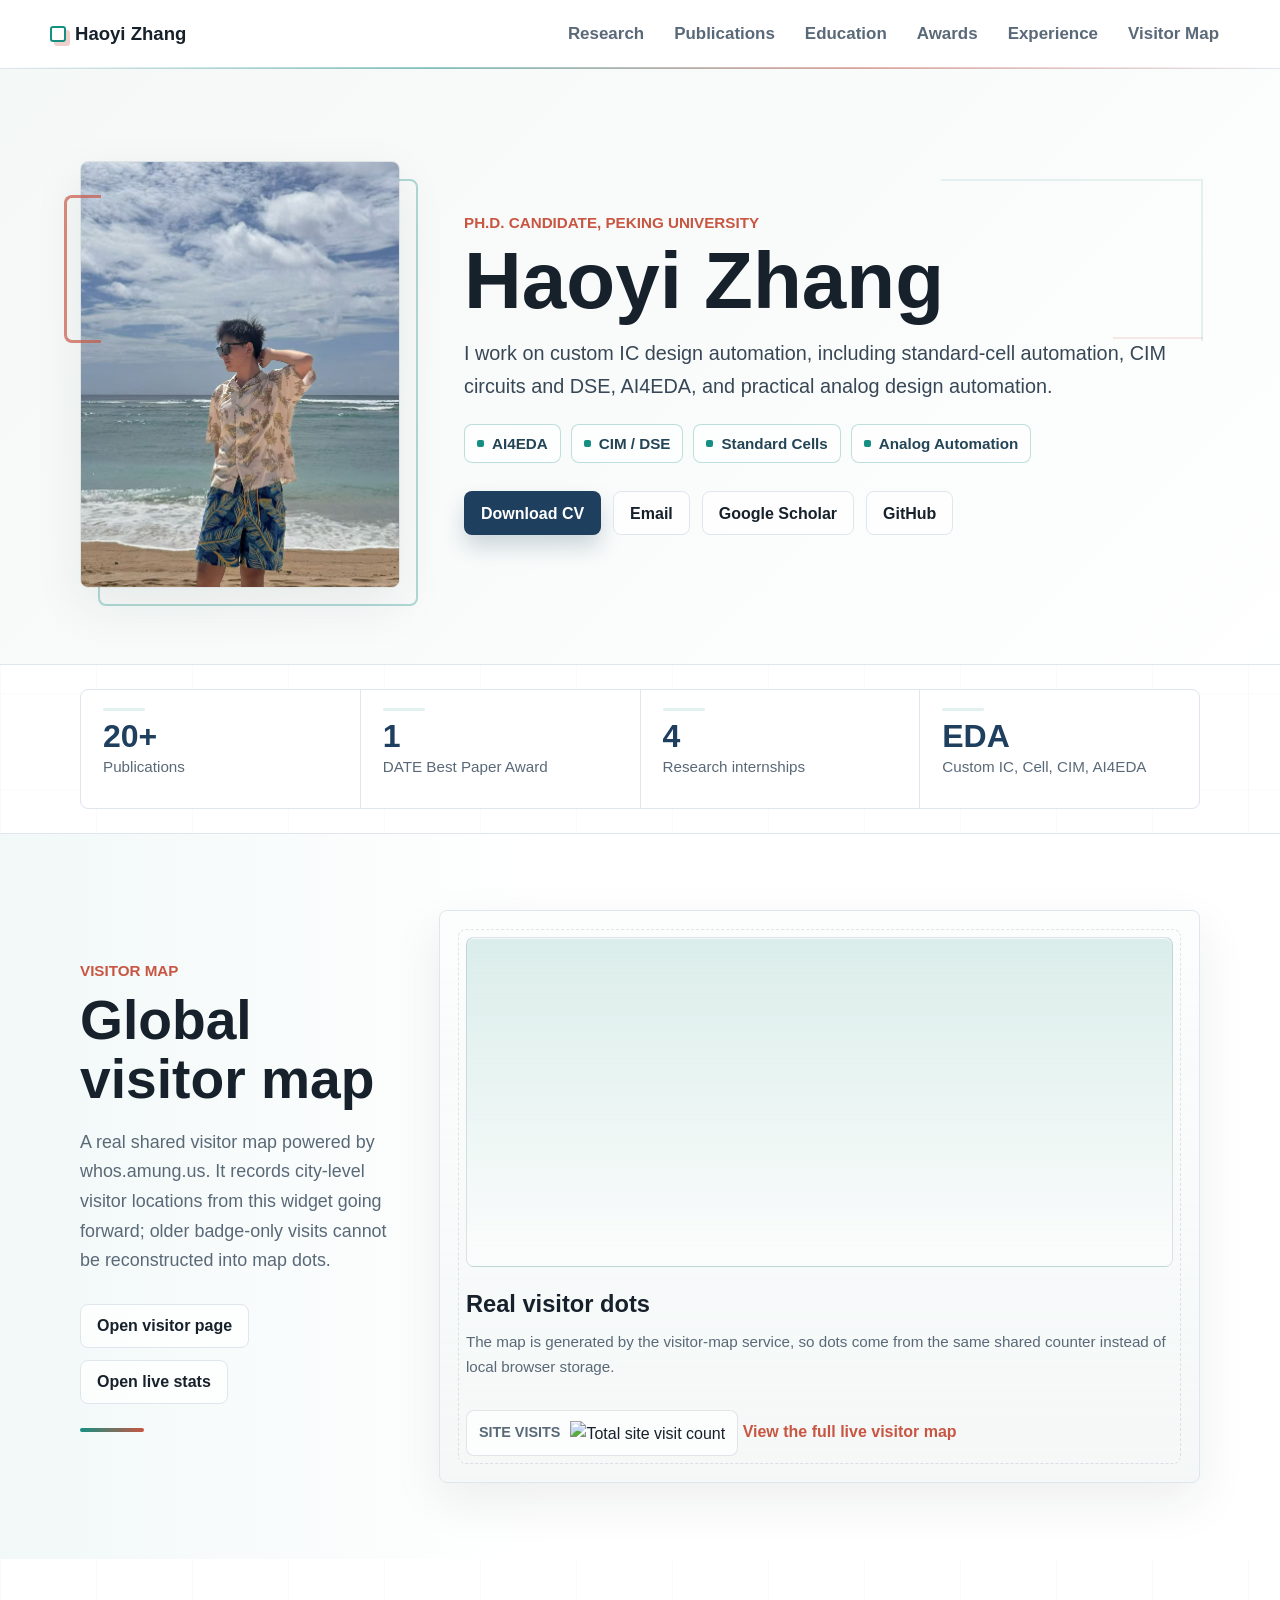
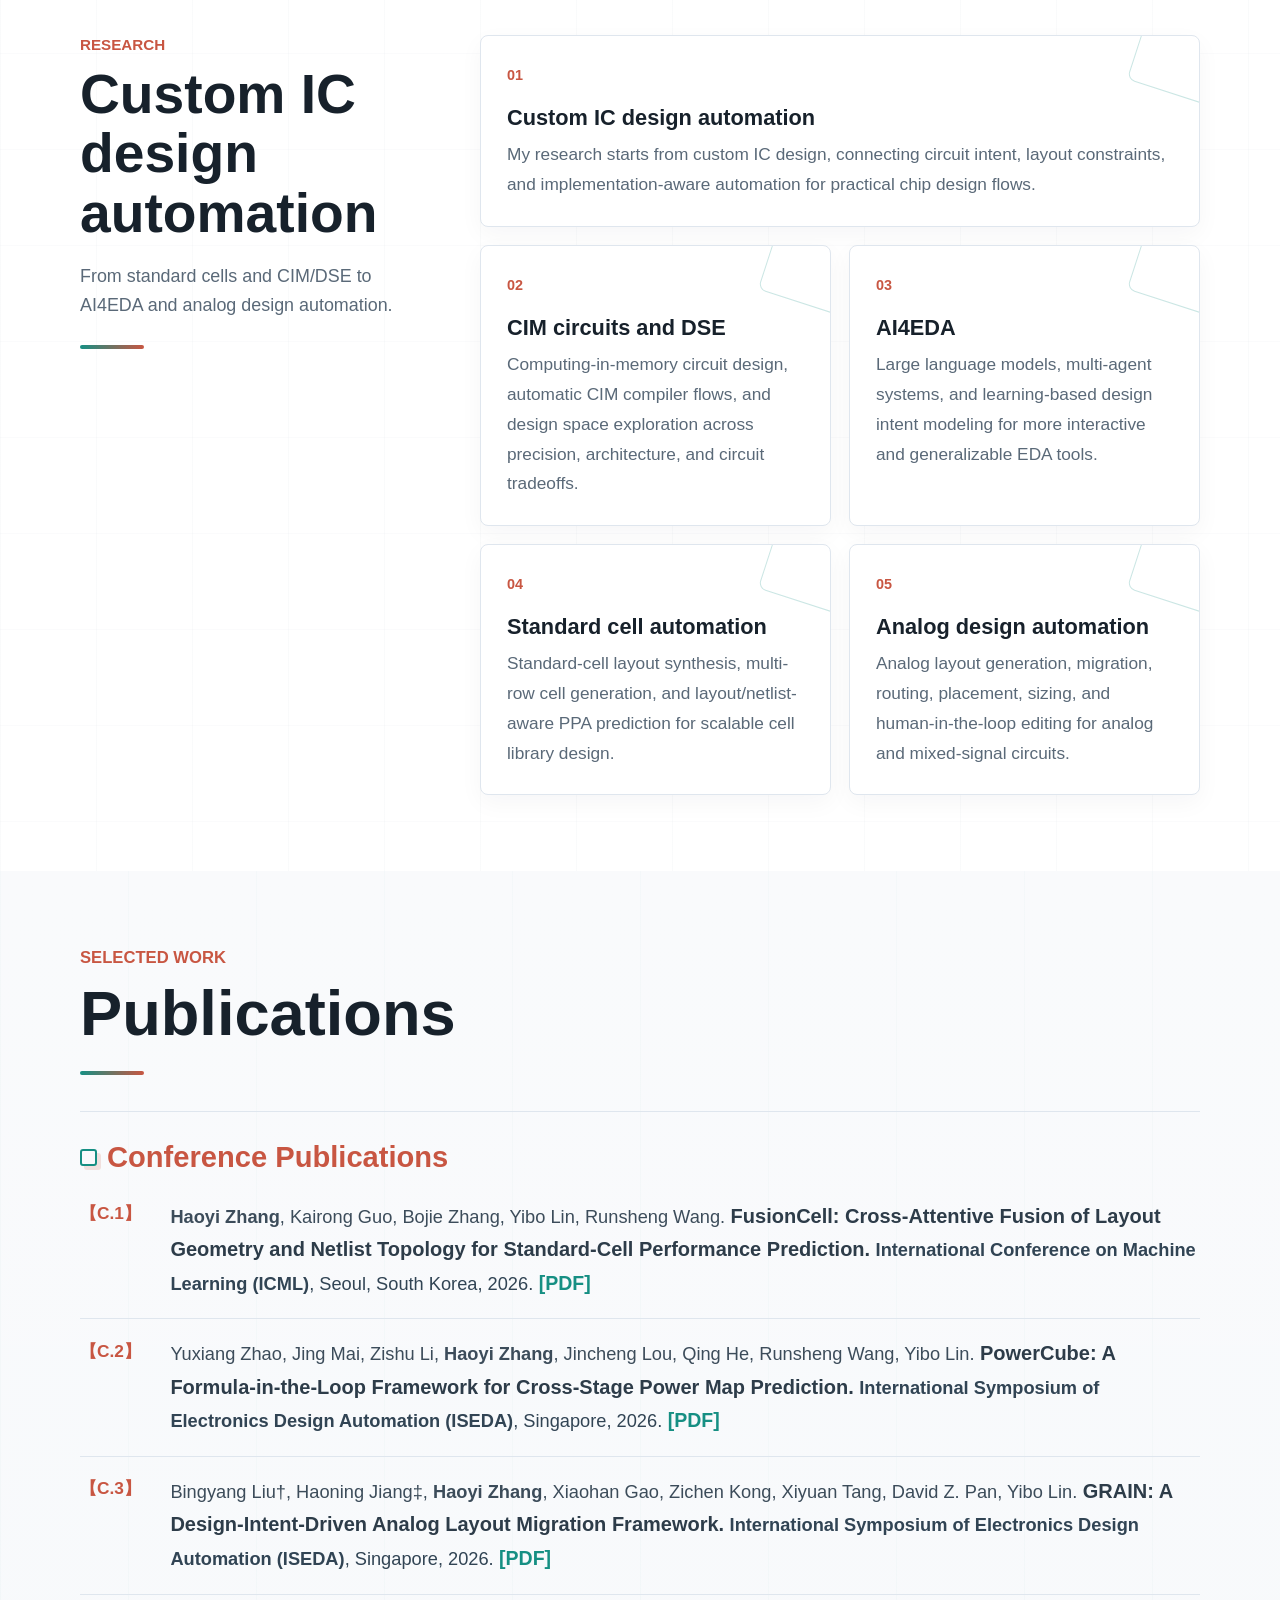
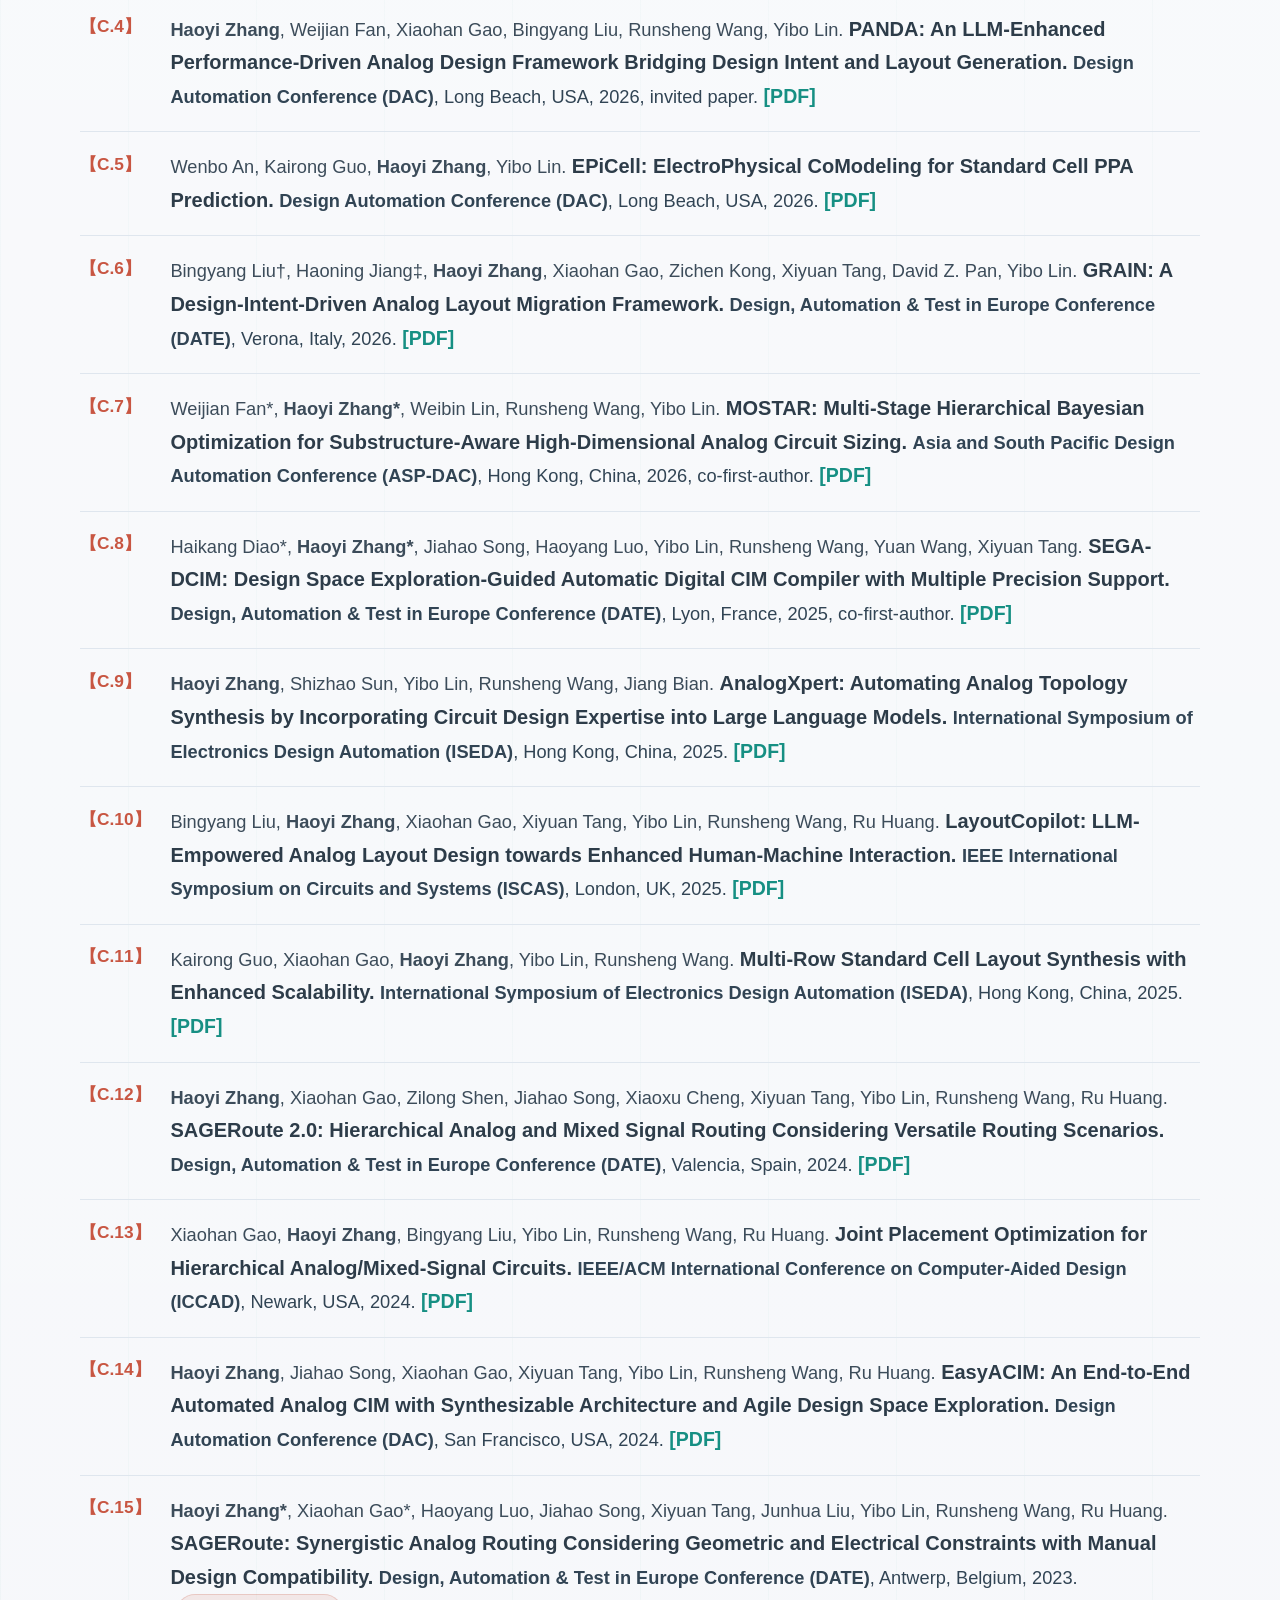
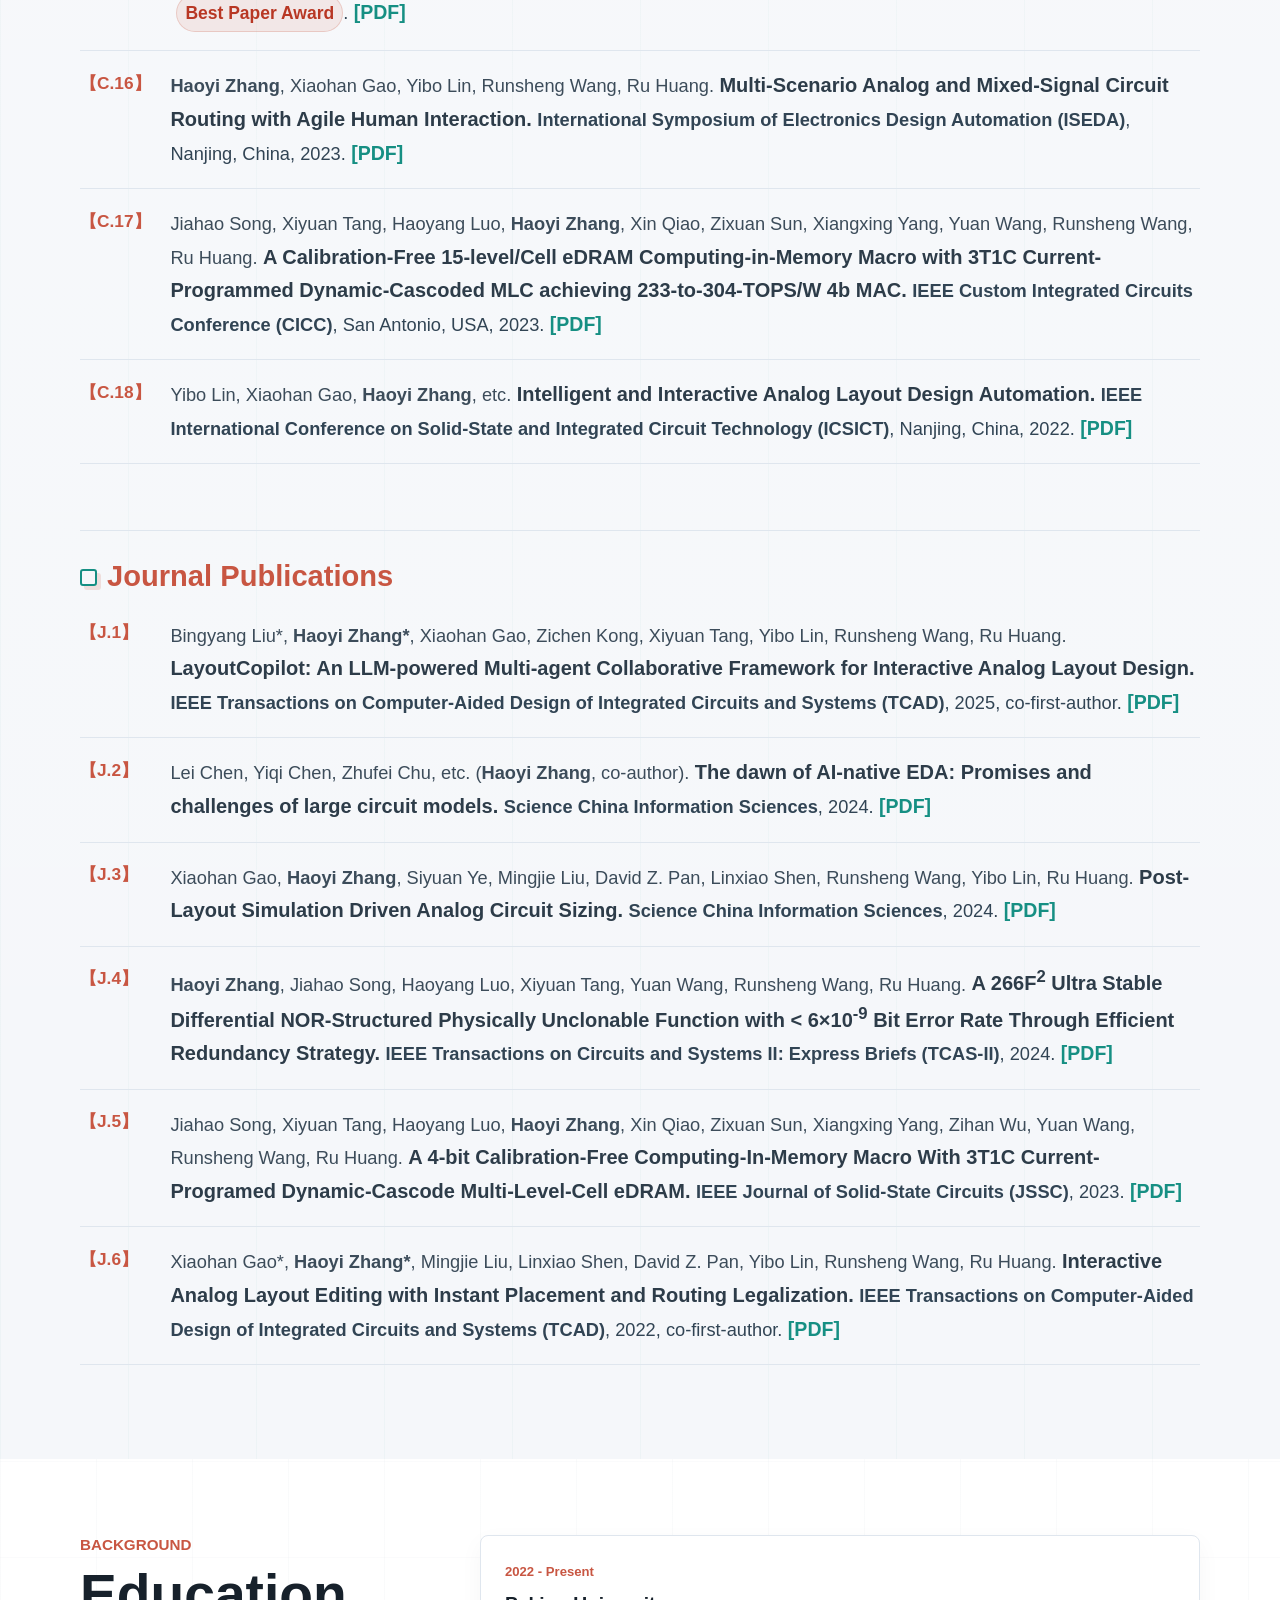
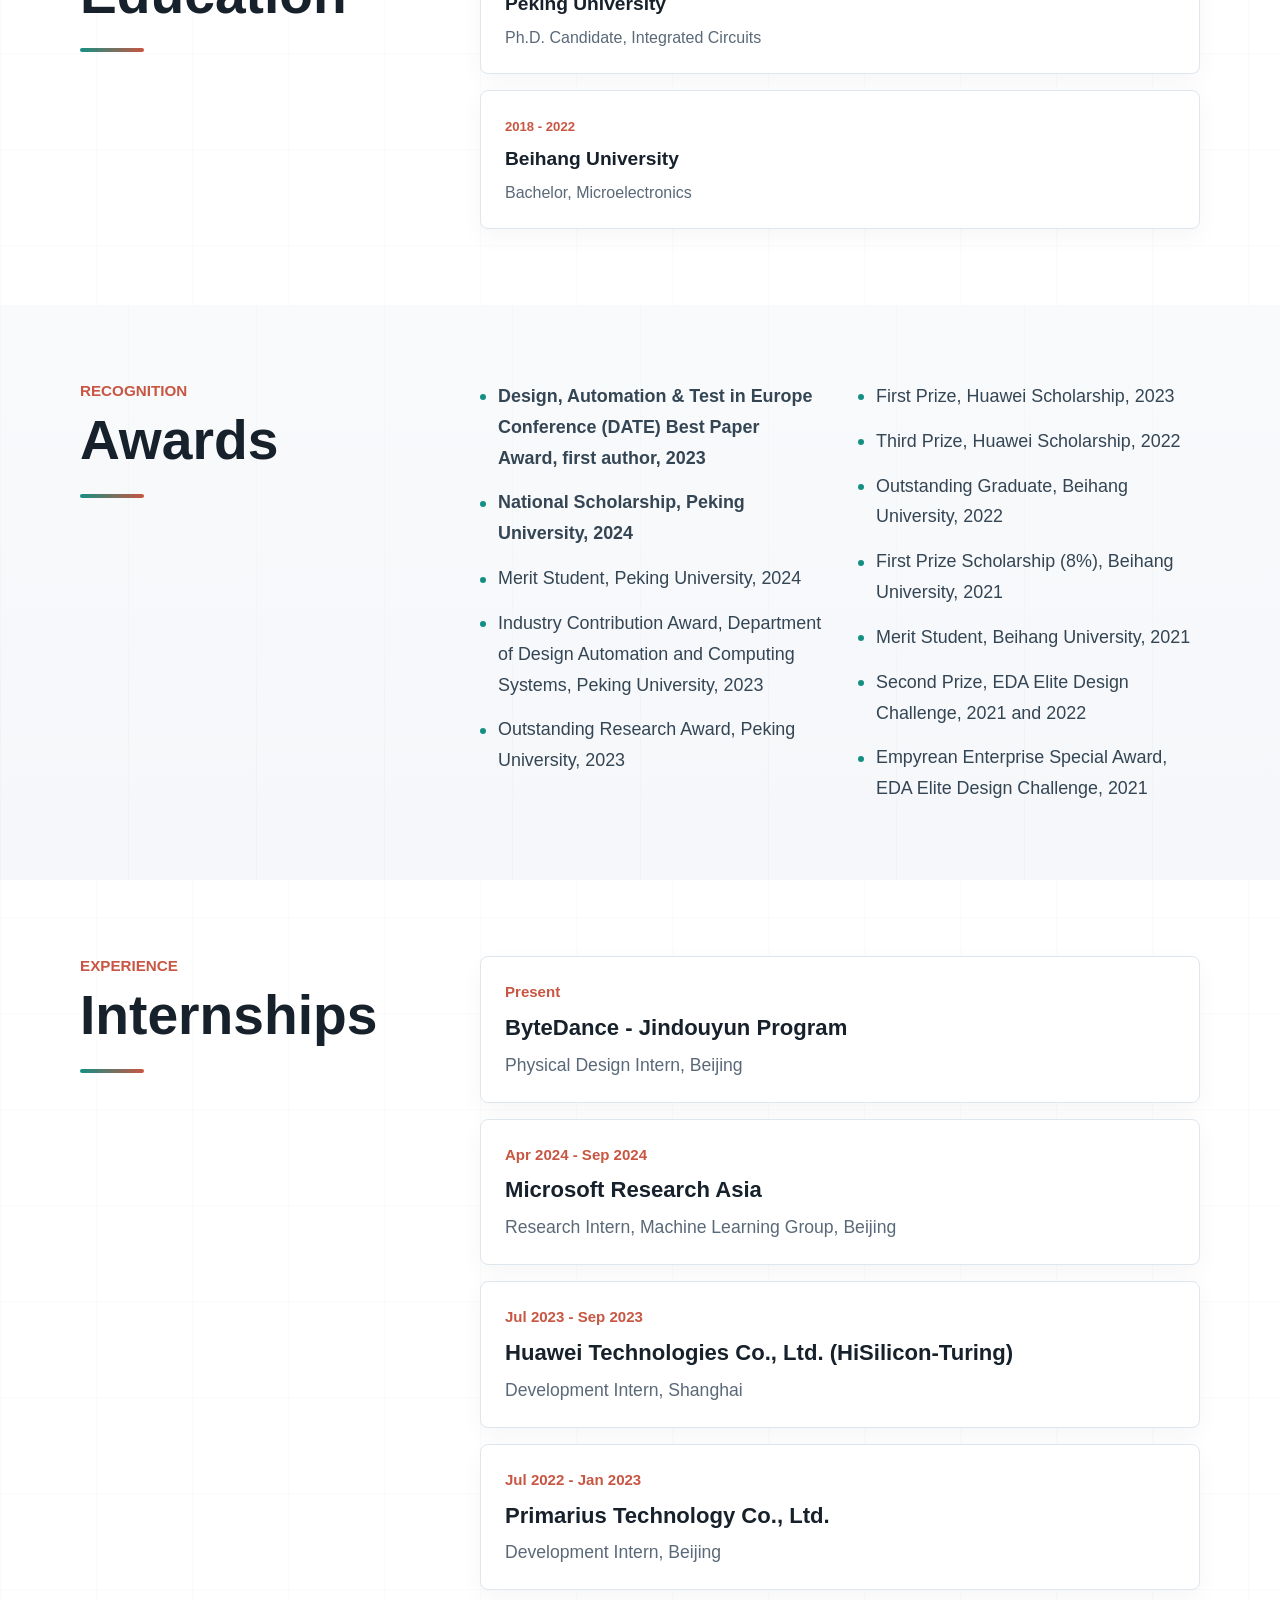
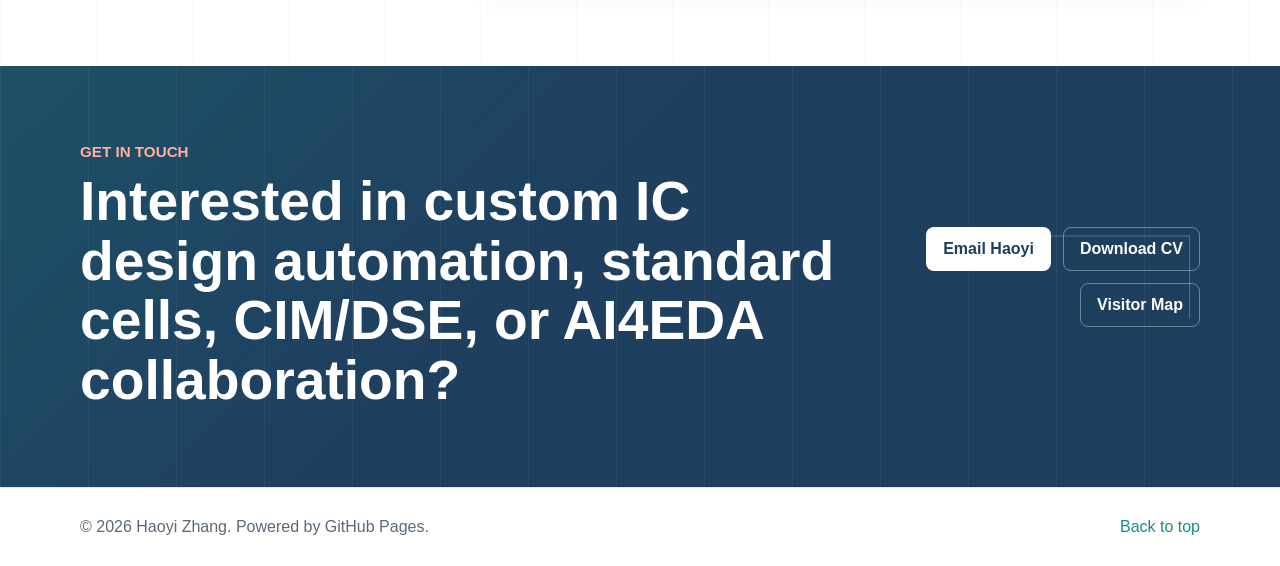
==== index.html @ 83f949f0 "Use real visitor map widget" ====
<!DOCTYPE html>
<html lang="en">
<head>
  <meta charset="UTF-8">
  <meta name="viewport" content="width=device-width, initial-scale=1.0">
  <meta name="description" content="Haoyi Zhang, Ph.D. candidate at Peking University. Research in custom IC design automation, standard cell automation, CIM/DSE, AI4EDA, and analog design automation.">
  <title>Haoyi Zhang | Personal Homepage</title>
  <link rel="stylesheet" href="style.css">
</head>
<body>
  <header class="site-header">
    <nav class="nav-shell" aria-label="Primary navigation">
      <a class="site-mark" href="#top" aria-label="Haoyi Zhang homepage">Haoyi Zhang</a>
      <div class="nav-links">
        <a href="#research">Research</a>
        <a href="#publications">Publications</a>
        <a href="#education">Education</a>
        <a href="#awards">Awards</a>
        <a href="#experience">Experience</a>
        <a href="#visitor-globe">Visitor Map</a>
      </div>
    </nav>
  </header>

  <main id="top">
    <section class="profile-hero section-band">
      <div class="container hero-grid">
        <div class="profile-media">
          <img src="assets/profile-beach.jpg" alt="Portrait of Haoyi Zhang by the sea" class="profile-photo">
        </div>
        <div class="profile-copy">
          <p class="eyebrow">Ph.D. Candidate, Peking University</p>
          <h1>Haoyi Zhang</h1>
          <p class="lead">
            I work on custom IC design automation, including standard-cell automation, CIM circuits and DSE,
            AI4EDA, and practical analog design automation.
          </p>
          <div class="hero-tags" aria-label="Research focus tags">
            <span>AI4EDA</span>
            <span>CIM / DSE</span>
            <span>Standard Cells</span>
            <span>Analog Automation</span>
          </div>
          <div class="hero-actions" aria-label="Contact and profile links">
            <a class="button primary" href="assets/张昊懿.pdf" download>Download CV</a>
            <a class="button secondary" href="mailto:hy.zhang@stu.pku.edu.cn">Email</a>
            <a class="button secondary" href="https://scholar.google.com/citations?hl=en&amp;user=K_7c6hkAAAAJ" target="_blank" rel="noopener noreferrer">Google Scholar</a>
            <a class="button secondary" href="https://github.com/zhywhite" target="_blank" rel="noopener noreferrer">GitHub</a>
          </div>
        </div>
      </div>
    </section>

    <section class="quick-facts section-band">
      <div class="container fact-grid" aria-label="Profile highlights">
        <div class="fact-card">
          <span class="fact-number">20+</span>
          <span class="fact-label">Publications</span>
        </div>
        <div class="fact-card">
          <span class="fact-number">1</span>
          <span class="fact-label">DATE Best Paper Award</span>
        </div>
        <div class="fact-card">
          <span class="fact-number">4</span>
          <span class="fact-label">Research internships</span>
        </div>
        <div class="fact-card">
          <span class="fact-number">EDA</span>
          <span class="fact-label">Custom IC, Cell, CIM, AI4EDA</span>
        </div>
      </div>
    </section>

    <section id="visitor-globe" class="section-band visitor-globe-band">
      <div class="container visitor-globe-layout">
        <div class="section-heading">
          <p class="eyebrow">Visitor Map</p>
          <h2>Global visitor map</h2>
          <p class="section-summary">
            A real shared visitor map powered by whos.amung.us. It records city-level visitor locations from this
            widget going forward; older badge-only visits cannot be reconstructed into map dots.
          </p>
          <div class="visitor-actions">
            <a class="button secondary" href="visitors.html">Open visitor page</a>
            <a class="button secondary" href="https://whos.amung.us/stats/zhywhiteio/" target="_blank" rel="noopener noreferrer">Open live stats</a>
          </div>
        </div>

        <div class="visitor-globe-card world-map-card real-map-card" aria-label="Real visitor world map">
          <div class="real-visitor-map" aria-label="Real visitor locations">
            <div class="visitor-widget-embed">
              <script id="_wauzh1">var _wau = _wau || []; _wau.push(["map", "zhywhiteio", "zh1", "620", "310", "natural", "star-red"]);</script>
              <script async src="https://waust.at/m.js"></script>
            </div>
          </div>
          <div class="globe-info">
            <h3>Real visitor dots</h3>
            <p class="privacy-note">
              The map is generated by the visitor-map service, so dots come from the same shared counter instead of
              local browser storage.
            </p>
            <div class="visit-counter" aria-label="Public site visit counter">
              <span class="visit-counter-label">Site visits</span>
              <img src="https://visitor-badge.laobi.icu/badge?page_id=zhywhite.github.io.site&amp;left_color=%231f3f5f&amp;right_color=%23168f83" alt="Total site visit count">
            </div>
            <a class="visitor-stats-link" href="https://whos.amung.us/stats/zhywhiteio/" target="_blank" rel="noopener noreferrer">View the full live visitor map</a>
          </div>
        </div>
      </div>
    </section>

    <section id="research" class="section-band">
      <div class="container section-layout">
        <div class="section-heading">
          <p class="eyebrow">Research</p>
          <h2>Custom IC design automation</h2>
          <p class="section-summary">From standard cells and CIM/DSE to AI4EDA and analog design automation.</p>
        </div>
        <div class="research-grid">
          <article class="research-item featured">
            <h3>Custom IC design automation</h3>
            <p>My research starts from custom IC design, connecting circuit intent, layout constraints, and implementation-aware automation for practical chip design flows.</p>
          </article>
          <article class="research-item">
            <h3>CIM circuits and DSE</h3>
            <p>Computing-in-memory circuit design, automatic CIM compiler flows, and design space exploration across precision, architecture, and circuit tradeoffs.</p>
          </article>
          <article class="research-item">
            <h3>AI4EDA</h3>
            <p>Large language models, multi-agent systems, and learning-based design intent modeling for more interactive and generalizable EDA tools.</p>
          </article>
          <article class="research-item">
            <h3>Standard cell automation</h3>
            <p>Standard-cell layout synthesis, multi-row cell generation, and layout/netlist-aware PPA prediction for scalable cell library design.</p>
          </article>
          <article class="research-item">
            <h3>Analog design automation</h3>
            <p>Analog layout generation, migration, routing, placement, sizing, and human-in-the-loop editing for analog and mixed-signal circuits.</p>
          </article>
        </div>
      </div>
    </section>

    <section id="publications" class="section-band alt-band">
      <div class="container">
        <div class="section-heading compact">
          <p class="eyebrow">Selected Work</p>
          <h2>Publications</h2>
        </div>

        <div class="publication-groups">
          <section class="publication-group" aria-labelledby="conference-publications">
            <h3 id="conference-publications">Conference Publications</h3>
            <ol class="publication-list conference-list">
              <li>
                <span class="publication-authors"><strong>Haoyi Zhang</strong>, Kairong Guo, Bojie Zhang, Yibo Lin, Runsheng Wang.</span>
                <span class="publication-title">FusionCell: Cross-Attentive Fusion of Layout Geometry and Netlist Topology for Standard-Cell Performance Prediction.</span>
                <span class="publication-venue"><strong>International Conference on Machine Learning (ICML)</strong>, Seoul, South Korea, 2026.</span>
                <a href="paper/FusionCell.pdf" target="_blank" rel="noopener noreferrer">[PDF]</a>
              </li>
              <li>
                <span class="publication-authors">Yuxiang Zhao, Jing Mai, Zishu Li, <strong>Haoyi Zhang</strong>, Jincheng Lou, Qing He, Runsheng Wang, Yibo Lin.</span>
                <span class="publication-title">PowerCube: A Formula-in-the-Loop Framework for Cross-Stage Power Map Prediction.</span>
                <span class="publication-venue"><strong>International Symposium of Electronics Design Automation (ISEDA)</strong>, Singapore, 2026.</span>
                <a href="paper/PowerCube.pdf" target="_blank" rel="noopener noreferrer">[PDF]</a>
              </li>
              <li>
                <span class="publication-authors">Bingyang Liu&dagger;, Haoning Jiang&Dagger;, <strong>Haoyi Zhang</strong>, Xiaohan Gao, Zichen Kong, Xiyuan Tang, David Z. Pan, Yibo Lin.</span>
                <span class="publication-title">GRAIN: A Design-Intent-Driven Analog Layout Migration Framework.</span>
                <span class="publication-venue"><strong>International Symposium of Electronics Design Automation (ISEDA)</strong>, Singapore, 2026.</span>
                <a href="paper/GRAIN.pdf" target="_blank" rel="noopener noreferrer">[PDF]</a>
              </li>
              <li>
                <span class="publication-authors"><strong>Haoyi Zhang</strong>, Weijian Fan, Xiaohan Gao, Bingyang Liu, Runsheng Wang, Yibo Lin.</span>
                <span class="publication-title">PANDA: An LLM-Enhanced Performance-Driven Analog Design Framework Bridging Design Intent and Layout Generation.</span>
                <span class="publication-venue"><strong>Design Automation Conference (DAC)</strong>, Long Beach, USA, 2026, invited paper.</span>
                <a href="paper/PANDA.pdf" target="_blank" rel="noopener noreferrer">[PDF]</a>
              </li>
              <li>
                <span class="publication-authors">Wenbo An, Kairong Guo, <strong>Haoyi Zhang</strong>, Yibo Lin.</span>
                <span class="publication-title">EPiCell: ElectroPhysical CoModeling for Standard Cell PPA Prediction.</span>
                <span class="publication-venue"><strong>Design Automation Conference (DAC)</strong>, Long Beach, USA, 2026.</span>
                <a href="paper/EPiCell.pdf" target="_blank" rel="noopener noreferrer">[PDF]</a>
              </li>
              <li>
                <span class="publication-authors">Bingyang Liu&dagger;, Haoning Jiang&Dagger;, <strong>Haoyi Zhang</strong>, Xiaohan Gao, Zichen Kong, Xiyuan Tang, David Z. Pan, Yibo Lin.</span>
                <span class="publication-title">GRAIN: A Design-Intent-Driven Analog Layout Migration Framework.</span>
                <span class="publication-venue"><strong>Design, Automation &amp; Test in Europe Conference (DATE)</strong>, Verona, Italy, 2026.</span>
                <a href="paper/GRAIN2.pdf" target="_blank" rel="noopener noreferrer">[PDF]</a>
              </li>
              <li>
                <span class="publication-authors">Weijian Fan*, <strong>Haoyi Zhang*</strong>, Weibin Lin, Runsheng Wang, Yibo Lin.</span>
                <span class="publication-title">MOSTAR: Multi-Stage Hierarchical Bayesian Optimization for Substructure-Aware High-Dimensional Analog Circuit Sizing.</span>
                <span class="publication-venue"><strong>Asia and South Pacific Design Automation Conference (ASP-DAC)</strong>, Hong Kong, China, 2026, co-first-author.</span>
                <a href="paper/MOSTAR.pdf" target="_blank" rel="noopener noreferrer">[PDF]</a>
              </li>
              <li>
                <span class="publication-authors">Haikang Diao*, <strong>Haoyi Zhang*</strong>, Jiahao Song, Haoyang Luo, Yibo Lin, Runsheng Wang, Yuan Wang, Xiyuan Tang.</span>
                <span class="publication-title">SEGA-DCIM: Design Space Exploration-Guided Automatic Digital CIM Compiler with Multiple Precision Support.</span>
                <span class="publication-venue"><strong>Design, Automation &amp; Test in Europe Conference (DATE)</strong>, Lyon, France, 2025, co-first-author.</span>
                <a href="paper/SEGA-DCIM.pdf" target="_blank" rel="noopener noreferrer">[PDF]</a>
              </li>
              <li>
                <span class="publication-authors"><strong>Haoyi Zhang</strong>, Shizhao Sun, Yibo Lin, Runsheng Wang, Jiang Bian.</span>
                <span class="publication-title">AnalogXpert: Automating Analog Topology Synthesis by Incorporating Circuit Design Expertise into Large Language Models.</span>
                <span class="publication-venue"><strong>International Symposium of Electronics Design Automation (ISEDA)</strong>, Hong Kong, China, 2025.</span>
                <a href="paper/AnalogXpert.pdf" target="_blank" rel="noopener noreferrer">[PDF]</a>
              </li>
              <li>
                <span class="publication-authors">Bingyang Liu, <strong>Haoyi Zhang</strong>, Xiaohan Gao, Xiyuan Tang, Yibo Lin, Runsheng Wang, Ru Huang.</span>
                <span class="publication-title">LayoutCopilot: LLM-Empowered Analog Layout Design towards Enhanced Human-Machine Interaction.</span>
                <span class="publication-venue"><strong>IEEE International Symposium on Circuits and Systems (ISCAS)</strong>, London, UK, 2025.</span>
                <a href="paper/ISCAS2025_LLMAnalog.pdf" target="_blank" rel="noopener noreferrer">[PDF]</a>
              </li>
              <li>
                <span class="publication-authors">Kairong Guo, Xiaohan Gao, <strong>Haoyi Zhang</strong>, Yibo Lin, Runsheng Wang.</span>
                <span class="publication-title">Multi-Row Standard Cell Layout Synthesis with Enhanced Scalability.</span>
                <span class="publication-venue"><strong>International Symposium of Electronics Design Automation (ISEDA)</strong>, Hong Kong, China, 2025.</span>
                <a href="paper/CELL_ISEDA2025_Guo.pdf" target="_blank" rel="noopener noreferrer">[PDF]</a>
              </li>
              <li>
                <span class="publication-authors"><strong>Haoyi Zhang</strong>, Xiaohan Gao, Zilong Shen, Jiahao Song, Xiaoxu Cheng, Xiyuan Tang, Yibo Lin, Runsheng Wang, Ru Huang.</span>
                <span class="publication-title">SAGERoute 2.0: Hierarchical Analog and Mixed Signal Routing Considering Versatile Routing Scenarios.</span>
                <span class="publication-venue"><strong>Design, Automation &amp; Test in Europe Conference (DATE)</strong>, Valencia, Spain, 2024.</span>
                <a href="paper/ANALOG_DATE2024_Zhang.pdf" target="_blank" rel="noopener noreferrer">[PDF]</a>
              </li>
              <li>
                <span class="publication-authors">Xiaohan Gao, <strong>Haoyi Zhang</strong>, Bingyang Liu, Yibo Lin, Runsheng Wang, Ru Huang.</span>
                <span class="publication-title">Joint Placement Optimization for Hierarchical Analog/Mixed-Signal Circuits.</span>
                <span class="publication-venue"><strong>IEEE/ACM International Conference on Computer-Aided Design (ICCAD)</strong>, Newark, USA, 2024.</span>
                <a href="paper/ANALOG_ICCAD2024_Gao.pdf" target="_blank" rel="noopener noreferrer">[PDF]</a>
              </li>
              <li>
                <span class="publication-authors"><strong>Haoyi Zhang</strong>, Jiahao Song, Xiaohan Gao, Xiyuan Tang, Yibo Lin, Runsheng Wang, Ru Huang.</span>
                <span class="publication-title">EasyACIM: An End-to-End Automated Analog CIM with Synthesizable Architecture and Agile Design Space Exploration.</span>
                <span class="publication-venue"><strong>Design Automation Conference (DAC)</strong>, San Francisco, USA, 2024.</span>
                <a href="paper/2404.13062v1.pdf" target="_blank" rel="noopener noreferrer">[PDF]</a>
              </li>
              <li>
                <span class="publication-authors"><strong>Haoyi Zhang*</strong>, Xiaohan Gao*, Haoyang Luo, Jiahao Song, Xiyuan Tang, Junhua Liu, Yibo Lin, Runsheng Wang, Ru Huang.</span>
                <span class="publication-title">SAGERoute: Synergistic Analog Routing Considering Geometric and Electrical Constraints with Manual Design Compatibility.</span>
                <span class="publication-venue"><strong>Design, Automation &amp; Test in Europe Conference (DATE)</strong>, Antwerp, Belgium, 2023. <span class="publication-award">Best Paper Award</span>.</span>
                <a href="paper/SAGERoute_Synergistic_Analog_Routing_Considering_Geometric_and_Electrical_Constraints_with_Manual_Design_Compatibility.pdf" target="_blank" rel="noopener noreferrer">[PDF]</a>
              </li>
              <li>
                <span class="publication-authors"><strong>Haoyi Zhang</strong>, Xiaohan Gao, Yibo Lin, Runsheng Wang, Ru Huang.</span>
                <span class="publication-title">Multi-Scenario Analog and Mixed-Signal Circuit Routing with Agile Human Interaction.</span>
                <span class="publication-venue"><strong>International Symposium of Electronics Design Automation (ISEDA)</strong>, Nanjing, China, 2023.</span>
                <a href="paper/Multi-Scenario_Analog_and_Mixed-Signal_Circuit_Routing_with_Agile_Human_Interaction_Extended_Abstract.pdf" target="_blank" rel="noopener noreferrer">[PDF]</a>
              </li>
              <li>
                <span class="publication-authors">Jiahao Song, Xiyuan Tang, Haoyang Luo, <strong>Haoyi Zhang</strong>, Xin Qiao, Zixuan Sun, Xiangxing Yang, Yuan Wang, Runsheng Wang, Ru Huang.</span>
                <span class="publication-title">A Calibration-Free 15-level/Cell eDRAM Computing-in-Memory Macro with 3T1C Current-Programmed Dynamic-Cascoded MLC achieving 233-to-304-TOPS/W 4b MAC.</span>
                <span class="publication-venue"><strong>IEEE Custom Integrated Circuits Conference (CICC)</strong>, San Antonio, USA, 2023.</span>
                <a href="paper/A_Calibration-Free_15-level_Cell_eDRAM_Computing-in-Memory_Macro_with_3T1C_Current-Programmed_Dynamic-Cascoded_MLC_achieving_233-to-304-TOPS_W_4b_MAC.pdf" target="_blank" rel="noopener noreferrer">[PDF]</a>
              </li>
              <li>
                <span class="publication-authors">Yibo Lin, Xiaohan Gao, <strong>Haoyi Zhang</strong>, etc.</span>
                <span class="publication-title">Intelligent and Interactive Analog Layout Design Automation.</span>
                <span class="publication-venue"><strong>IEEE International Conference on Solid-State and Integrated Circuit Technology (ICSICT)</strong>, Nanjing, China, 2022.</span>
                <a href="paper/ANALOG_ICSICT2022_Lin.pdf" target="_blank" rel="noopener noreferrer">[PDF]</a>
              </li>
            </ol>
          </section>

          <section class="publication-group" aria-labelledby="journal-publications">
            <h3 id="journal-publications">Journal Publications</h3>
            <ol class="publication-list journal-list">
              <li>
                <span class="publication-authors">Bingyang Liu*, <strong>Haoyi Zhang*</strong>, Xiaohan Gao, Zichen Kong, Xiyuan Tang, Yibo Lin, Runsheng Wang, Ru Huang.</span>
                <span class="publication-title">LayoutCopilot: An LLM-powered Multi-agent Collaborative Framework for Interactive Analog Layout Design.</span>
                <span class="publication-venue"><strong>IEEE Transactions on Computer-Aided Design of Integrated Circuits and Systems (TCAD)</strong>, 2025, co-first-author.</span>
                <a href="paper/2406.18873v3.pdf" target="_blank" rel="noopener noreferrer">[PDF]</a>
              </li>
              <li>
                <span class="publication-authors">Lei Chen, Yiqi Chen, Zhufei Chu, etc. (<strong>Haoyi Zhang</strong>, co-author).</span>
                <span class="publication-title">The dawn of AI-native EDA: Promises and challenges of large circuit models.</span>
                <span class="publication-venue"><strong>Science China Information Sciences</strong>, 2024.</span>
                <a href="paper/2403.07257v2.pdf" target="_blank" rel="noopener noreferrer">[PDF]</a>
              </li>
              <li>
                <span class="publication-authors">Xiaohan Gao, <strong>Haoyi Zhang</strong>, Siyuan Ye, Mingjie Liu, David Z. Pan, Linxiao Shen, Runsheng Wang, Yibo Lin, Ru Huang.</span>
                <span class="publication-title">Post-Layout Simulation Driven Analog Circuit Sizing.</span>
                <span class="publication-venue"><strong>Science China Information Sciences</strong>, 2024.</span>
                <a href="paper/2310.14049v1.pdf" target="_blank" rel="noopener noreferrer">[PDF]</a>
              </li>
              <li>
                <span class="publication-authors"><strong>Haoyi Zhang</strong>, Jiahao Song, Haoyang Luo, Xiyuan Tang, Yuan Wang, Runsheng Wang, Ru Huang.</span>
                <span class="publication-title">A 266F<sup>2</sup> Ultra Stable Differential NOR-Structured Physically Unclonable Function with &lt; 6&times;10<sup>-9</sup> Bit Error Rate Through Efficient Redundancy Strategy.</span>
                <span class="publication-venue"><strong>IEEE Transactions on Circuits and Systems II: Express Briefs (TCAS-II)</strong>, 2024.</span>
                <a href="paper/A_266F2_Ultra_Stable_Differential_NOR-Structured_Physically_Unclonable_Function_With_lt_610-9_Bit_Error_Rate_Through_Efficient_Redundancy_Strategy.pdf" target="_blank" rel="noopener noreferrer">[PDF]</a>
              </li>
              <li>
                <span class="publication-authors">Jiahao Song, Xiyuan Tang, Haoyang Luo, <strong>Haoyi Zhang</strong>, Xin Qiao, Zixuan Sun, Xiangxing Yang, Zihan Wu, Yuan Wang, Runsheng Wang, Ru Huang.</span>
                <span class="publication-title">A 4-bit Calibration-Free Computing-In-Memory Macro With 3T1C Current-Programed Dynamic-Cascode Multi-Level-Cell eDRAM.</span>
                <span class="publication-venue"><strong>IEEE Journal of Solid-State Circuits (JSSC)</strong>, 2023.</span>
                <a href="paper/A_4-bit_Calibration-Free_Computing-In-Memory_Macro_With_3T1C_Current-Programed_Dynamic-Cascode_Multi-Level-Cell_eDRAM.pdf" target="_blank" rel="noopener noreferrer">[PDF]</a>
              </li>
              <li>
                <span class="publication-authors">Xiaohan Gao*, <strong>Haoyi Zhang*</strong>, Mingjie Liu, Linxiao Shen, David Z. Pan, Yibo Lin, Runsheng Wang, Ru Huang.</span>
                <span class="publication-title">Interactive Analog Layout Editing with Instant Placement and Routing Legalization.</span>
                <span class="publication-venue"><strong>IEEE Transactions on Computer-Aided Design of Integrated Circuits and Systems (TCAD)</strong>, 2022, co-first-author.</span>
                <a href="paper/Interactive_Analog_Layout_Editing_With_Instant_Placement_and_Routing_Legalization.pdf" target="_blank" rel="noopener noreferrer">[PDF]</a>
              </li>
            </ol>
          </section>
        </div>
      </div>
    </section>

    <section id="education" class="section-band">
      <div class="container section-layout">
        <div class="section-heading">
          <p class="eyebrow">Background</p>
          <h2>Education</h2>
        </div>
        <div class="timeline">
          <article class="timeline-item">
            <span class="timeline-date">2022 - Present</span>
            <h3>Peking University</h3>
            <p>Ph.D. Candidate, Integrated Circuits</p>
          </article>
          <article class="timeline-item">
            <span class="timeline-date">2018 - 2022</span>
            <h3>Beihang University</h3>
            <p>Bachelor, Microelectronics</p>
          </article>
        </div>
      </div>
    </section>

    <section id="awards" class="section-band alt-band">
      <div class="container section-layout">
        <div class="section-heading">
          <p class="eyebrow">Recognition</p>
          <h2>Awards</h2>
        </div>
        <ul class="award-list">
          <li><strong>Design, Automation &amp; Test in Europe Conference (DATE) Best Paper Award, first author, 2023</strong></li>
          <li><strong>National Scholarship, Peking University, 2024</strong></li>
          <li>Merit Student, Peking University, 2024</li>
          <li>Industry Contribution Award, Department of Design Automation and Computing Systems, Peking University, 2023</li>
          <li>Outstanding Research Award, Peking University, 2023</li>
          <li>First Prize, Huawei Scholarship, 2023</li>
          <li>Third Prize, Huawei Scholarship, 2022</li>
          <li>Outstanding Graduate, Beihang University, 2022</li>
          <li>First Prize Scholarship (8%), Beihang University, 2021</li>
          <li>Merit Student, Beihang University, 2021</li>
          <li>Second Prize, EDA Elite Design Challenge, 2021 and 2022</li>
          <li>Empyrean Enterprise Special Award, EDA Elite Design Challenge, 2021</li>
        </ul>
      </div>
    </section>

    <section id="experience" class="section-band">
      <div class="container section-layout">
        <div class="section-heading">
          <p class="eyebrow">Experience</p>
          <h2>Internships</h2>
        </div>
        <div class="timeline">
          <article class="timeline-item">
            <span class="timeline-date">Present</span>
            <h3>ByteDance - Jindouyun Program</h3>
            <p>Physical Design Intern, Beijing</p>
          </article>
          <article class="timeline-item">
            <span class="timeline-date">Apr 2024 - Sep 2024</span>
            <h3>Microsoft Research Asia</h3>
            <p>Research Intern, Machine Learning Group, Beijing</p>
          </article>
          <article class="timeline-item">
            <span class="timeline-date">Jul 2023 - Sep 2023</span>
            <h3>Huawei Technologies Co., Ltd. (HiSilicon-Turing)</h3>
            <p>Development Intern, Shanghai</p>
          </article>
          <article class="timeline-item">
            <span class="timeline-date">Jul 2022 - Jan 2023</span>
            <h3>Primarius Technology Co., Ltd.</h3>
            <p>Development Intern, Beijing</p>
          </article>
        </div>
      </div>
    </section>

    <section class="section-band closing-band">
      <div class="container closing-grid">
        <div>
          <p class="eyebrow">Get in touch</p>
          <h2>Interested in custom IC design automation, standard cells, CIM/DSE, or AI4EDA collaboration?</h2>
        </div>
        <div class="closing-actions">
          <a class="button primary" href="mailto:hy.zhang@stu.pku.edu.cn">Email Haoyi</a>
          <a class="button secondary" href="assets/张昊懿.pdf" download>Download CV</a>
          <a class="button secondary" href="visitors.html">Visitor Map</a>
        </div>
      </div>
    </section>
  </main>

  <footer class="site-footer">
    <div class="container footer-inner">
      <span>&copy; 2026 Haoyi Zhang. Powered by GitHub Pages.</span>
      <a href="#top">Back to top</a>
    </div>
  </footer>

</body>
</html>
---- style.css ----
:root {
  --ink: #17212b;
  --muted: #5a6978;
  --soft: #f5f7fa;
  --surface: #ffffff;
  --line: #dfe6ee;
  --teal: #168f83;
  --coral: #c85642;
  --navy: #1f3f5f;
  --shadow: 0 18px 50px rgba(23, 33, 43, 0.08);
  --soft-teal: rgba(22, 143, 131, 0.12);
  --soft-coral: rgba(200, 86, 66, 0.12);
}

* {
  box-sizing: border-box;
}

html {
  scroll-behavior: smooth;
}

body {
  margin: 0;
  font-family: Inter, -apple-system, BlinkMacSystemFont, "Segoe UI", "Helvetica Neue", Arial, "PingFang SC", "Microsoft YaHei", sans-serif;
  color: var(--ink);
  background:
    repeating-linear-gradient(90deg, rgba(31, 63, 95, 0.025) 0 1px, transparent 1px 96px),
    repeating-linear-gradient(0deg, rgba(31, 63, 95, 0.018) 0 1px, transparent 1px 96px),
    var(--surface);
  line-height: 1.65;
  letter-spacing: 0;
}

button {
  font: inherit;
  cursor: pointer;
}

img {
  max-width: 100%;
  display: block;
}

a {
  color: var(--teal);
  text-decoration: none;
  text-underline-offset: 0.2em;
}

a:hover {
  text-decoration: underline;
}

.container {
  width: min(1120px, calc(100% - 40px));
  margin: 0 auto;
}

.site-header {
  position: sticky;
  top: 0;
  z-index: 10;
  background: rgba(255, 255, 255, 0.9);
  border-bottom: 1px solid var(--line);
  backdrop-filter: blur(18px);
}

.site-header::after {
  content: "";
  position: absolute;
  left: 0;
  right: 0;
  bottom: -1px;
  height: 2px;
  background: linear-gradient(90deg, transparent, var(--teal), var(--coral), transparent);
  opacity: 0.45;
}

.nav-shell {
  width: min(1180px, calc(100% - 32px));
  min-height: 68px;
  margin: 0 auto;
  display: flex;
  align-items: center;
  justify-content: space-between;
  gap: 20px;
}

.site-mark {
  display: inline-flex;
  align-items: center;
  gap: 9px;
  color: var(--ink);
  font-weight: 800;
  font-size: 1.16rem;
  white-space: nowrap;
}

.site-mark::before {
  content: "";
  width: 12px;
  height: 12px;
  border: 2px solid var(--teal);
  border-radius: 3px;
  box-shadow: 4px 4px 0 rgba(200, 86, 66, 0.28);
}

.nav-links {
  display: flex;
  align-items: center;
  justify-content: flex-end;
  gap: 8px;
  flex-wrap: wrap;
}

.nav-links a {
  color: var(--muted);
  font-size: 1.06rem;
  font-weight: 650;
  padding: 9px 11px;
  border-radius: 8px;
}

.nav-links a:hover {
  color: var(--ink);
  background: var(--soft);
  text-decoration: none;
}

.section-band {
  padding: 76px 0;
}

.alt-band {
  background:
    linear-gradient(180deg, rgba(255, 255, 255, 0.4), rgba(255, 255, 255, 0)),
    repeating-linear-gradient(90deg, rgba(22, 143, 131, 0.035) 0 1px, transparent 1px 128px),
    var(--soft);
}

.profile-hero {
  position: relative;
  overflow: hidden;
  padding-top: 92px;
  background:
    linear-gradient(135deg, rgba(244, 248, 247, 0.98), rgba(255, 255, 255, 0.94)),
    #f4f8f7;
}

.profile-hero::before,
.profile-hero::after {
  content: "";
  position: absolute;
  pointer-events: none;
}

.profile-hero::before {
  right: 6%;
  top: 110px;
  width: 260px;
  height: 160px;
  border-top: 2px solid var(--soft-teal);
  border-right: 2px solid var(--soft-teal);
  opacity: 0.9;
}

.profile-hero::after {
  right: 6%;
  top: 268px;
  width: 90px;
  height: 2px;
  background: var(--soft-coral);
}

.hero-grid {
  position: relative;
  z-index: 1;
  display: grid;
  grid-template-columns: 320px minmax(0, 1fr);
  align-items: center;
  gap: 64px;
}

.profile-media {
  position: relative;
  width: min(320px, 100%);
}

.profile-media::before {
  content: "";
  position: absolute;
  inset: 18px -18px -18px 18px;
  border: 2px solid rgba(22, 143, 131, 0.32);
  border-radius: 8px;
}

.profile-media::after {
  content: "";
  position: absolute;
  left: -16px;
  top: 34px;
  width: 34px;
  height: 142px;
  border-left: 3px solid var(--coral);
  border-top: 3px solid var(--coral);
  border-bottom: 3px solid var(--coral);
  border-radius: 8px 0 0 8px;
  opacity: 0.68;
}

.profile-photo {
  position: relative;
  width: 100%;
  aspect-ratio: 3 / 4;
  object-fit: cover;
  object-position: center;
  border-radius: 8px;
  border: 1px solid rgba(23, 33, 43, 0.1);
  box-shadow: var(--shadow);
}

.profile-copy {
  max-width: 760px;
}

.eyebrow {
  margin: 0 0 10px;
  color: var(--coral);
  font-size: 0.95rem;
  font-weight: 800;
  line-height: 1.3;
  text-transform: uppercase;
  letter-spacing: 0;
}

h1,
h2,
h3,
p {
  margin-top: 0;
}

h1 {
  margin-bottom: 18px;
  color: var(--ink);
  font-size: 5rem;
  line-height: 0.95;
  letter-spacing: 0;
}

h2 {
  margin-bottom: 18px;
  font-size: 3.45rem;
  line-height: 1.08;
  letter-spacing: 0;
}

h3 {
  margin-bottom: 8px;
  font-size: 1.2rem;
  line-height: 1.35;
  letter-spacing: 0;
}

.lead {
  max-width: 720px;
  color: #384756;
  font-size: 1.24rem;
}

.hero-tags {
  display: flex;
  flex-wrap: wrap;
  gap: 10px;
  margin-top: 22px;
}

.hero-tags span {
  display: inline-flex;
  align-items: center;
  min-height: 34px;
  padding: 6px 12px;
  border: 1px solid rgba(22, 143, 131, 0.28);
  border-radius: 8px;
  color: #244556;
  background: rgba(255, 255, 255, 0.64);
  font-weight: 760;
  font-size: 0.95rem;
}

.hero-tags span::before {
  content: "";
  width: 7px;
  height: 7px;
  margin-right: 8px;
  border-radius: 2px;
  background: var(--teal);
}

.hero-actions,
.closing-actions,
.visitor-actions {
  display: flex;
  align-items: center;
  gap: 12px;
  flex-wrap: wrap;
  margin-top: 28px;
}

.button {
  min-height: 44px;
  display: inline-flex;
  align-items: center;
  justify-content: center;
  gap: 8px;
  padding: 10px 16px;
  border: 1px solid transparent;
  border-radius: 8px;
  font-size: 1rem;
  font-weight: 750;
  line-height: 1.2;
  transition: transform 0.18s ease, box-shadow 0.18s ease, background 0.18s ease, color 0.18s ease;
}

.button:hover {
  text-decoration: none;
  transform: translateY(-1px);
}

.button.primary {
  color: #ffffff;
  background: var(--navy);
  box-shadow: 0 12px 22px rgba(31, 63, 95, 0.2);
}

.button.primary:hover {
  background: #162f47;
  box-shadow: 0 16px 28px rgba(31, 63, 95, 0.24);
}

.button.secondary {
  color: var(--ink);
  background: rgba(255, 255, 255, 0.78);
  border-color: var(--line);
}

.button.secondary:hover {
  background: #ffffff;
  border-color: rgba(22, 143, 131, 0.42);
}

.button.is-disabled {
  color: #8a95a0;
  background: #edf1f5;
  pointer-events: none;
}

.button:disabled {
  cursor: progress;
  opacity: 0.74;
  transform: none;
}

.quick-facts {
  padding: 24px 0;
  border-top: 1px solid var(--line);
  border-bottom: 1px solid var(--line);
}

.fact-grid {
  display: grid;
  grid-template-columns: repeat(4, minmax(0, 1fr));
  gap: 1px;
  overflow: hidden;
  border: 1px solid var(--line);
  border-radius: 8px;
  background: var(--line);
}

.fact-card {
  position: relative;
  min-height: 118px;
  display: flex;
  flex-direction: column;
  justify-content: center;
  gap: 5px;
  padding: 22px;
  background: var(--surface);
  transition: transform 0.18s ease, background 0.18s ease;
}

.fact-card::before {
  content: "";
  position: absolute;
  left: 22px;
  top: 18px;
  width: 42px;
  height: 3px;
  border-radius: 8px;
  background: var(--soft-teal);
}

.fact-card:hover {
  transform: translateY(-2px);
  background: #fbfdfd;
}

.fact-number {
  color: var(--navy);
  font-size: 2rem;
  font-weight: 850;
  line-height: 1;
}

.fact-label {
  color: var(--muted);
  font-size: 0.95rem;
  line-height: 1.35;
}

.section-layout {
  display: grid;
  grid-template-columns: minmax(220px, 0.7fr) minmax(0, 1.5fr);
  gap: 64px;
}

.section-heading {
  position: relative;
  max-width: 430px;
}

.section-heading::after {
  content: "";
  display: block;
  width: 64px;
  height: 4px;
  margin-top: 24px;
  border-radius: 8px;
  background: linear-gradient(90deg, var(--teal), var(--coral));
}

.section-heading.compact {
  max-width: 680px;
  margin-bottom: 36px;
}

.section-summary {
  color: var(--muted);
  font-size: 1.12rem;
}

.visitor-globe-band {
  background:
    linear-gradient(90deg, rgba(22, 143, 131, 0.06), rgba(255, 255, 255, 0.92) 42%),
    #ffffff;
}

.visitor-globe-layout {
  display: grid;
  grid-template-columns: minmax(240px, 0.58fr) minmax(0, 1.42fr);
  gap: 48px;
  align-items: center;
}

.visitor-globe-card {
  position: relative;
  overflow: hidden;
  display: grid;
  grid-template-columns: minmax(260px, 0.9fr) minmax(260px, 0.8fr);
  gap: 28px;
  align-items: center;
  padding: 28px;
  border: 1px solid var(--line);
  border-radius: 8px;
  background: #f4f8f7;
  box-shadow: var(--shadow);
}

.world-map-card {
  grid-template-columns: 1fr;
  gap: 22px;
  padding: 26px;
  background:
    linear-gradient(180deg, rgba(255, 255, 255, 0.72), rgba(244, 248, 247, 0.9)),
    #f4f8f7;
}

.visitor-globe-card::before {
  content: "";
  position: absolute;
  inset: 18px;
  border: 1px dashed rgba(31, 63, 95, 0.12);
  border-radius: 8px;
  pointer-events: none;
}

.real-map-card {
  align-items: stretch;
}

.real-visitor-map {
  position: relative;
  z-index: 1;
  width: 100%;
  min-height: 330px;
  display: grid;
  place-items: center;
  overflow: auto;
  border: 1px solid rgba(31, 63, 95, 0.14);
  border-radius: 8px;
  background:
    linear-gradient(180deg, rgba(203, 230, 225, 0.5), rgba(255, 255, 255, 0.82)),
    #eaf4f2;
  box-shadow: inset 0 1px 0 rgba(255, 255, 255, 0.72);
}

.visitor-widget-embed {
  width: 100%;
  min-width: 620px;
  min-height: 310px;
  display: grid;
  place-items: center;
}

.visitor-widget-embed iframe,
.visitor-widget-embed img,
.visitor-widget-embed object {
  max-width: 100%;
  border: 0;
}

.visitor-stats-link {
  display: inline-flex;
  width: fit-content;
  margin-top: 14px;
  color: var(--coral);
  font-weight: 850;
}

.world-map-card .globe-info {
  position: relative;
  z-index: 1;
}

.visitor-page-map {
  margin-top: 28px;
  box-shadow: var(--shadow);
}

.globe-info h3 {
  font-size: 1.48rem;
}

.lookup-result.compact {
  gap: 0;
}

.research-grid {
  counter-reset: research;
  display: grid;
  grid-template-columns: repeat(2, minmax(0, 1fr));
  gap: 18px;
}

.research-item,
.timeline-item,
.visitor-panel {
  border: 1px solid var(--line);
  border-radius: 8px;
  background: var(--surface);
  box-shadow: 0 8px 24px rgba(23, 33, 43, 0.04);
}

.research-item {
  position: relative;
  overflow: hidden;
  padding: 26px;
  transition: transform 0.18s ease, border-color 0.18s ease, box-shadow 0.18s ease;
}

.research-item.featured {
  grid-column: 1 / -1;
}

.research-item::before {
  counter-increment: research;
  content: "0" counter(research);
  display: inline-flex;
  margin-bottom: 16px;
  color: var(--coral);
  font-size: 0.9rem;
  font-weight: 850;
}

.research-item h3 {
  font-size: 1.36rem;
  line-height: 1.32;
}

.research-item::after {
  content: "";
  position: absolute;
  right: -34px;
  top: -34px;
  width: 92px;
  height: 92px;
  border: 1px solid rgba(22, 143, 131, 0.22);
  border-radius: 8px;
  transform: rotate(18deg);
}

.research-item:hover {
  transform: translateY(-3px);
  border-color: rgba(22, 143, 131, 0.32);
  box-shadow: 0 16px 34px rgba(23, 33, 43, 0.08);
}

.research-item p,
.timeline-item p {
  margin-bottom: 0;
  color: var(--muted);
}

.research-item p {
  font-size: 1.08rem;
  line-height: 1.72;
}

.publication-groups {
  display: grid;
  gap: 48px;
}

#publications .section-heading .eyebrow {
  font-size: 1.04rem;
}

#publications .section-heading h2 {
  font-size: 3.95rem;
}

.publication-group {
  border-top: 1px solid var(--line);
  padding-top: 26px;
}

.publication-group h3 {
  display: inline-flex;
  align-items: center;
  gap: 10px;
  color: var(--coral);
  font-size: 1.82rem;
  margin-bottom: 22px;
}

.publication-group h3::before {
  content: "";
  width: 13px;
  height: 13px;
  border: 2px solid var(--teal);
  border-radius: 3px;
  box-shadow: 4px 4px 0 rgba(200, 86, 66, 0.16);
}

.publication-list {
  counter-reset: publication;
  list-style: none;
  margin: 0;
  padding-left: 0;
  font-size: 1.22rem;
  line-height: 1.72;
}

.publication-list li {
  counter-increment: publication;
  position: relative;
  padding: 0 0 18px 5.65rem;
  margin-bottom: 18px;
  border-bottom: 1px solid var(--line);
  color: #2d3c49;
  transition: background 0.18s ease, transform 0.18s ease;
}

.publication-list li::before {
  position: absolute;
  left: 0;
  top: 0.1rem;
  display: inline-flex;
  min-width: 4.8rem;
  color: var(--coral);
  font-size: 1.08rem;
  font-weight: 850;
  line-height: 1.45;
  text-transform: uppercase;
}

.conference-list li::before {
  content: "【C." counter(publication) "】";
}

.journal-list li::before {
  content: "【J." counter(publication) "】";
}

.publication-list li:hover {
  background: rgba(255, 255, 255, 0.52);
  transform: translateX(4px);
}

.publication-authors {
  color: #3c4c5a;
  font-size: 1.14rem;
}

.publication-title {
  font-size: 1.25rem;
  font-weight: 760;
  line-height: 1.55;
}

.publication-venue {
  color: #314454;
  font-size: 1.14rem;
}

.publication-award {
  display: inline-flex;
  align-items: center;
  margin-left: 6px;
  padding: 3px 8px;
  border: 1px solid rgba(200, 86, 66, 0.22);
  border-radius: 999px;
  color: #b83724;
  background: rgba(200, 86, 66, 0.1);
  font-size: 0.96em;
  font-weight: 850;
}

.publication-list a {
  white-space: nowrap;
  font-weight: 800;
}

.timeline {
  display: grid;
  gap: 16px;
}

.timeline-item {
  transition: transform 0.18s ease, border-color 0.18s ease, box-shadow 0.18s ease;
  padding: 22px 24px;
}

.timeline-item:hover {
  transform: translateY(-2px);
  border-color: rgba(22, 143, 131, 0.3);
  box-shadow: 0 14px 30px rgba(23, 33, 43, 0.07);
}

.timeline-date {
  display: inline-flex;
  margin-bottom: 8px;
  color: var(--coral);
  font-size: 0.82rem;
  font-weight: 800;
}

#experience .timeline-date {
  font-size: 0.94rem;
}

#experience .timeline-item h3 {
  font-size: 1.38rem;
}

#experience .timeline-item p {
  font-size: 1.1rem;
}

.award-list {
  margin: 0;
  padding: 0;
  list-style: none;
  columns: 2;
  column-gap: 36px;
  font-size: 1.12rem;
  line-height: 1.72;
}

.award-list li {
  break-inside: avoid;
  margin: 0 0 14px;
  padding-left: 18px;
  color: #344554;
  position: relative;
}

.award-list li::before {
  content: "";
  position: absolute;
  left: 0;
  top: 0.75em;
  width: 6px;
  height: 6px;
  border-radius: 50%;
  background: var(--teal);
}

.closing-band {
  position: relative;
  overflow: hidden;
  color: #ffffff;
  background:
    linear-gradient(135deg, rgba(22, 143, 131, 0.22), rgba(31, 63, 95, 0) 42%),
    repeating-linear-gradient(90deg, rgba(255, 255, 255, 0.055) 0 1px, transparent 1px 88px),
    var(--navy);
}

.closing-band::after {
  content: "";
  position: absolute;
  right: 7%;
  top: 50%;
  width: 150px;
  height: 82px;
  border-top: 1px solid rgba(255, 255, 255, 0.24);
  border-right: 1px solid rgba(255, 255, 255, 0.24);
  transform: translateY(-50%);
  pointer-events: none;
}

.closing-band .container {
  position: relative;
  z-index: 1;
}

.closing-band .eyebrow {
  color: #ffb19f;
}

.closing-band h2 {
  margin-bottom: 0;
  max-width: 760px;
}

.closing-grid {
  display: grid;
  grid-template-columns: minmax(0, 1.5fr) minmax(260px, 0.6fr);
  align-items: center;
  gap: 44px;
}

.closing-actions {
  justify-content: flex-end;
  margin-top: 0;
}

.closing-band .button.primary {
  color: var(--navy);
  background: #ffffff;
  box-shadow: none;
}

.closing-band .button.secondary {
  color: #ffffff;
  background: transparent;
  border-color: rgba(255, 255, 255, 0.36);
}

.site-footer {
  padding: 26px 0;
  color: var(--muted);
  background: #ffffff;
  border-top: 1px solid var(--line);
}

.footer-inner {
  display: flex;
  align-items: center;
  justify-content: space-between;
  gap: 20px;
  flex-wrap: wrap;
}

.visitor-hero {
  background: #eef6f4;
}

.visitor-grid {
  display: grid;
  grid-template-columns: minmax(0, 1.05fr) minmax(300px, 0.75fr);
  gap: 44px;
  align-items: start;
}

.visitor-panel {
  padding: 26px;
}

.visitor-panel + .visitor-panel {
  margin-top: 18px;
}

.visitor-panel p:last-child {
  margin-bottom: 0;
}

.status-line {
  min-height: 28px;
  margin: 16px 0 0;
  color: var(--muted);
}

.lookup-result {
  display: grid;
  gap: 10px;
  margin-top: 20px;
}

.lookup-row {
  display: flex;
  justify-content: space-between;
  gap: 18px;
  padding: 11px 0;
  border-bottom: 1px solid var(--line);
}

.lookup-row span:first-child {
  color: var(--muted);
}

.lookup-row strong {
  text-align: right;
}

.privacy-note {
  color: var(--muted);
  font-size: 0.95rem;
}

.visit-counter {
  display: inline-flex;
  align-items: center;
  gap: 10px;
  margin-top: 16px;
  padding: 10px 12px;
  border: 1px solid rgba(31, 63, 95, 0.12);
  border-radius: 8px;
  background: rgba(255, 255, 255, 0.68);
}

.visit-counter-label {
  color: var(--muted);
  font-size: 0.9rem;
  font-weight: 800;
  text-transform: uppercase;
}

.visit-counter img {
  width: auto;
  height: 24px;
}

@media (max-width: 980px) {
  h1 {
    font-size: 3.8rem;
  }

  h2 {
    font-size: 2.65rem;
  }

  .hero-grid,
  .section-layout,
  .closing-grid,
  .visitor-globe-layout,
  .visitor-grid {
    grid-template-columns: 1fr;
    gap: 36px;
  }

  .visitor-globe-card {
    grid-template-columns: 1fr;
  }

  .profile-media {
    width: min(280px, 100%);
  }

  .fact-grid {
    grid-template-columns: repeat(2, minmax(0, 1fr));
  }

  .closing-actions {
    justify-content: flex-start;
  }
}

@media (max-width: 760px) {
  h1 {
    font-size: 3rem;
    line-height: 1;
  }

  h2 {
    font-size: 2.18rem;
  }

  .site-header {
    position: static;
  }

  .nav-shell {
    min-height: auto;
    padding: 16px 0;
    align-items: flex-start;
    flex-direction: column;
  }

  .nav-links {
    justify-content: flex-start;
  }

  .nav-links a {
    font-size: 1.02rem;
    padding: 6px 8px;
  }

  .section-band {
    padding: 56px 0;
  }

  .profile-hero {
    padding-top: 56px;
  }

  .research-grid,
  .fact-grid {
    grid-template-columns: 1fr;
  }

  .visitor-globe-card {
    padding: 20px;
  }

  .award-list {
    columns: 1;
  }

  .lookup-row {
    flex-direction: column;
    gap: 2px;
  }

  .publication-list {
    font-size: 1.12rem;
  }

  .publication-list li {
    padding-left: 5.05rem;
  }

  .publication-group h3 {
    font-size: 1.58rem;
  }

  .publication-authors,
  .publication-venue {
    font-size: 1.08rem;
  }

  .publication-title {
    font-size: 1.16rem;
  }

  .lookup-row strong {
    text-align: left;
  }
}

@media (max-width: 520px) {
  h1 {
    font-size: 2.55rem;
  }

  h2 {
    font-size: 2rem;
  }

  .container {
    width: min(100% - 28px, 1120px);
  }

  .hero-actions,
  .closing-actions,
  .visitor-actions {
    align-items: stretch;
    flex-direction: column;
  }

  .button {
    width: 100%;
  }

  .profile-media::before {
    inset: 12px -12px -12px 12px;
  }

  .publication-group h3 {
    align-items: flex-start;
  }
}

@media (prefers-reduced-motion: reduce) {
  *,
  *::before,
  *::after {
    scroll-behavior: auto !important;
    animation-duration: 0.01ms !important;
    animation-iteration-count: 1 !important;
    transition-duration: 0.01ms !important;
  }
}
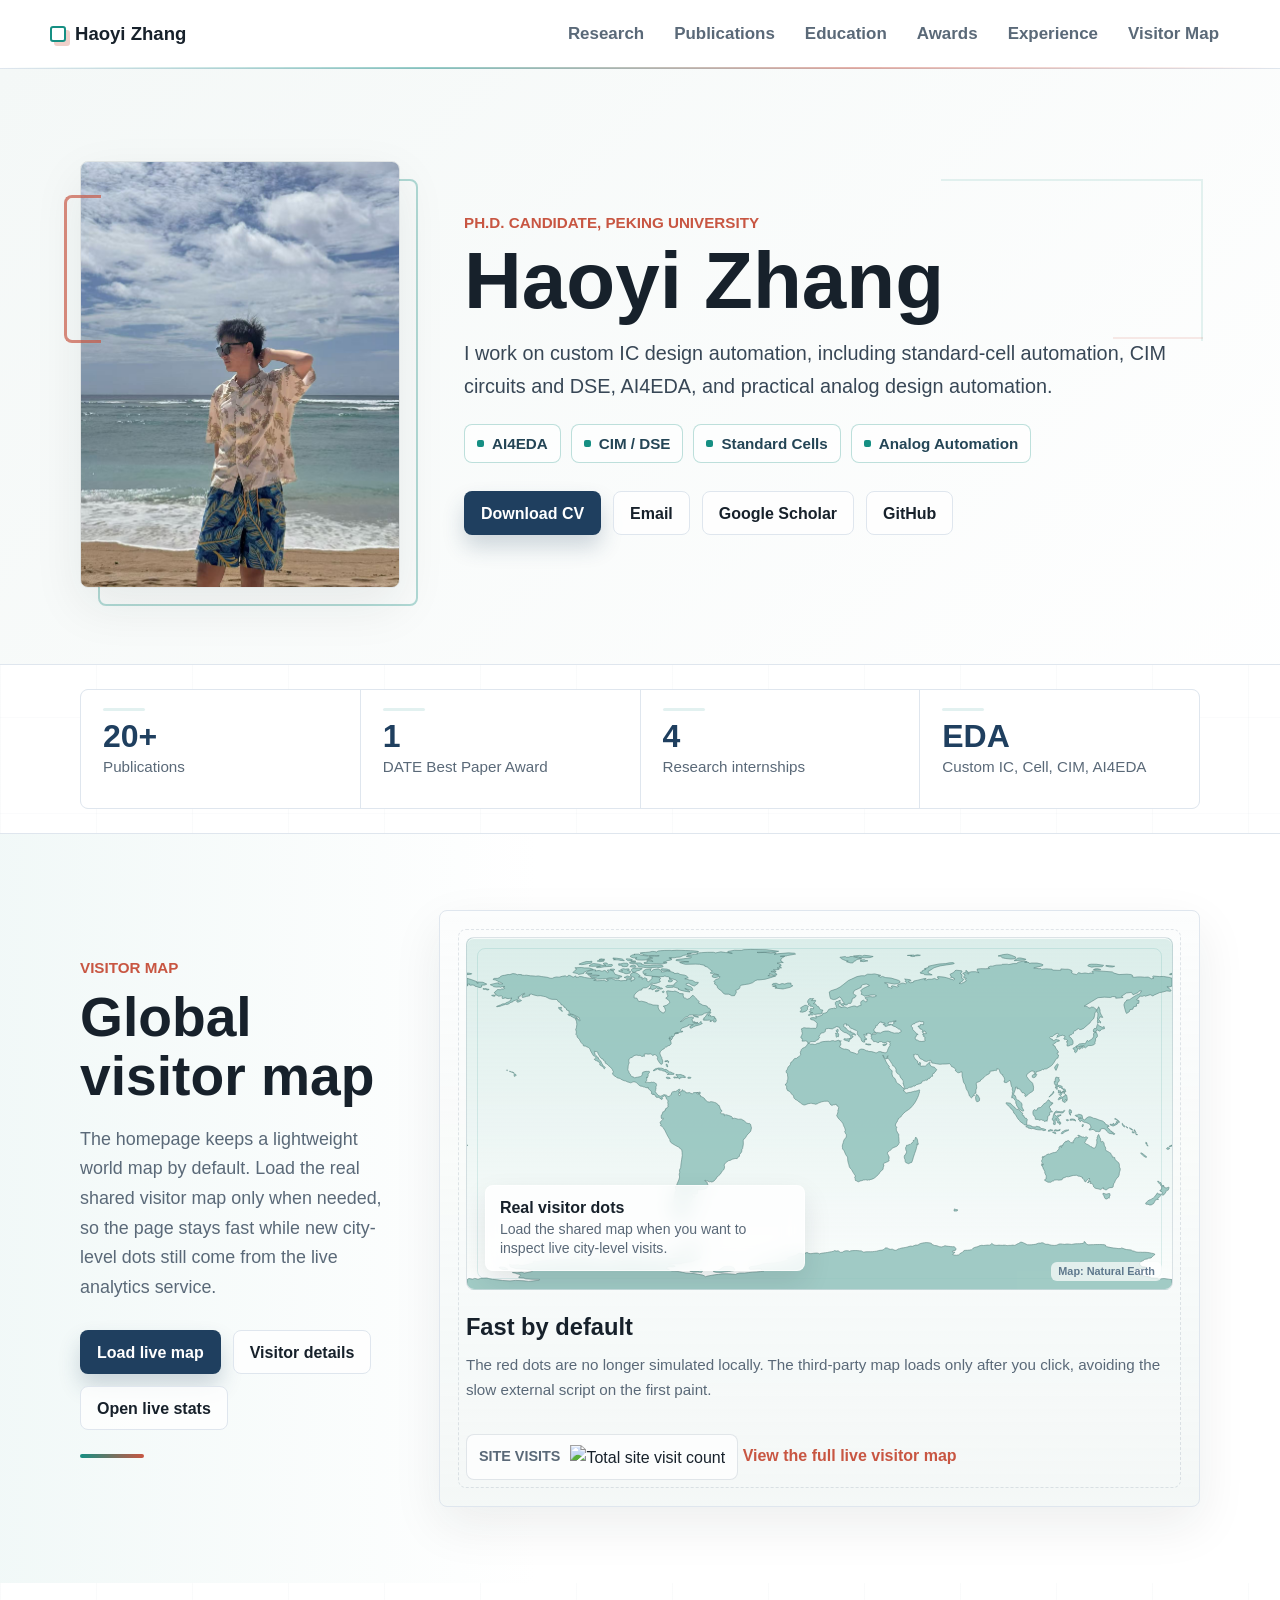
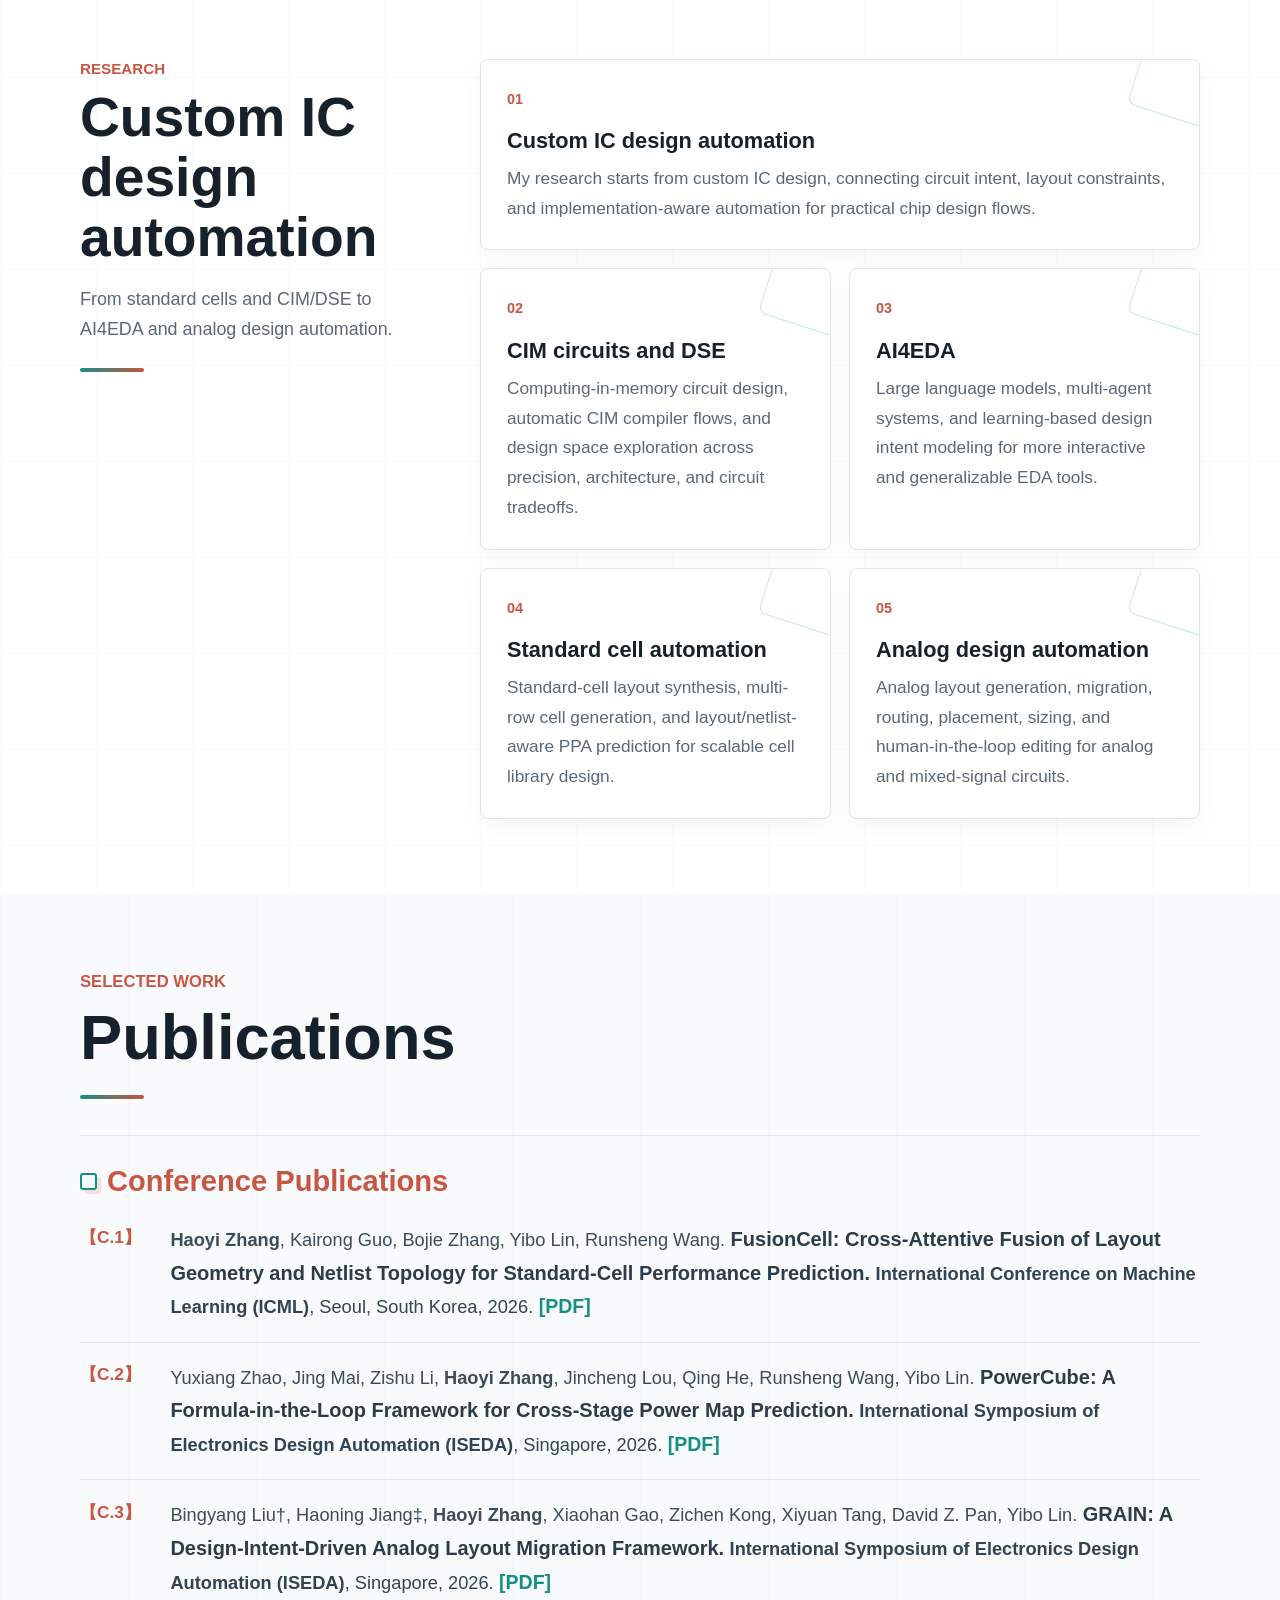
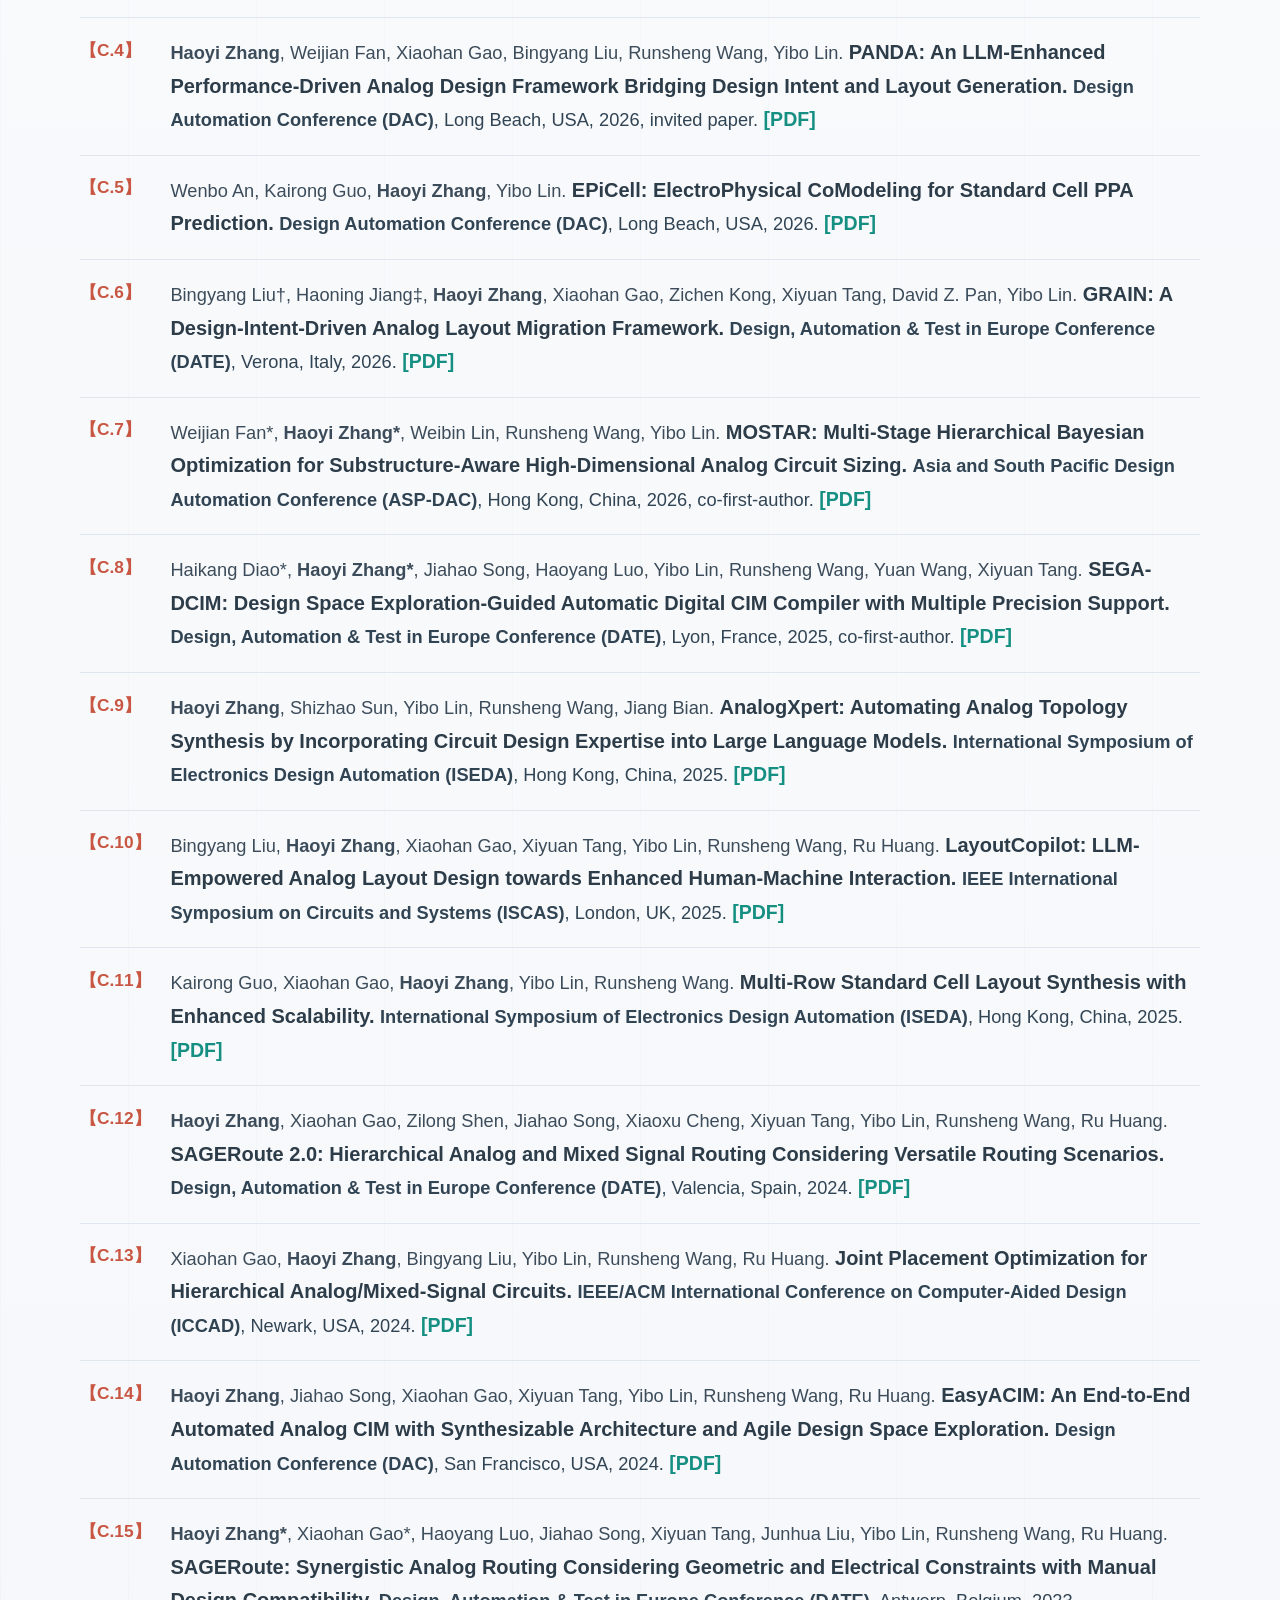
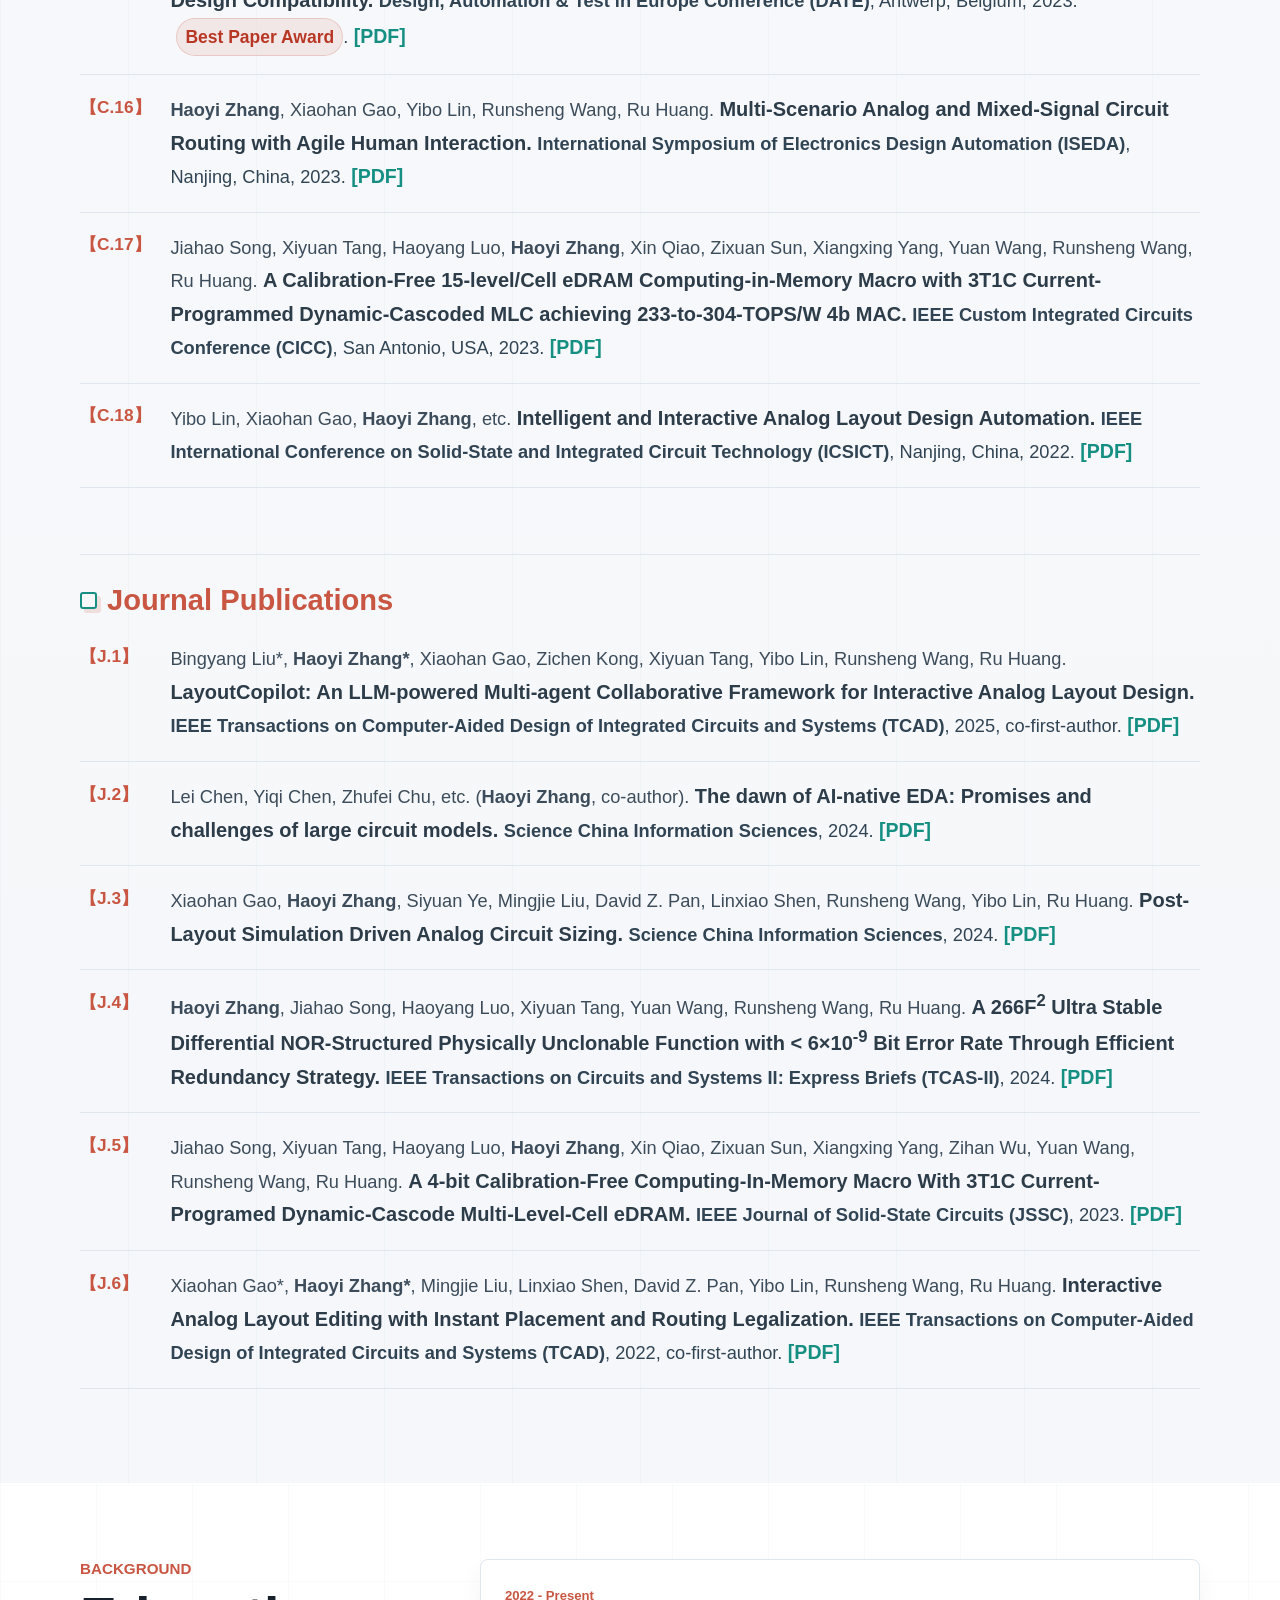
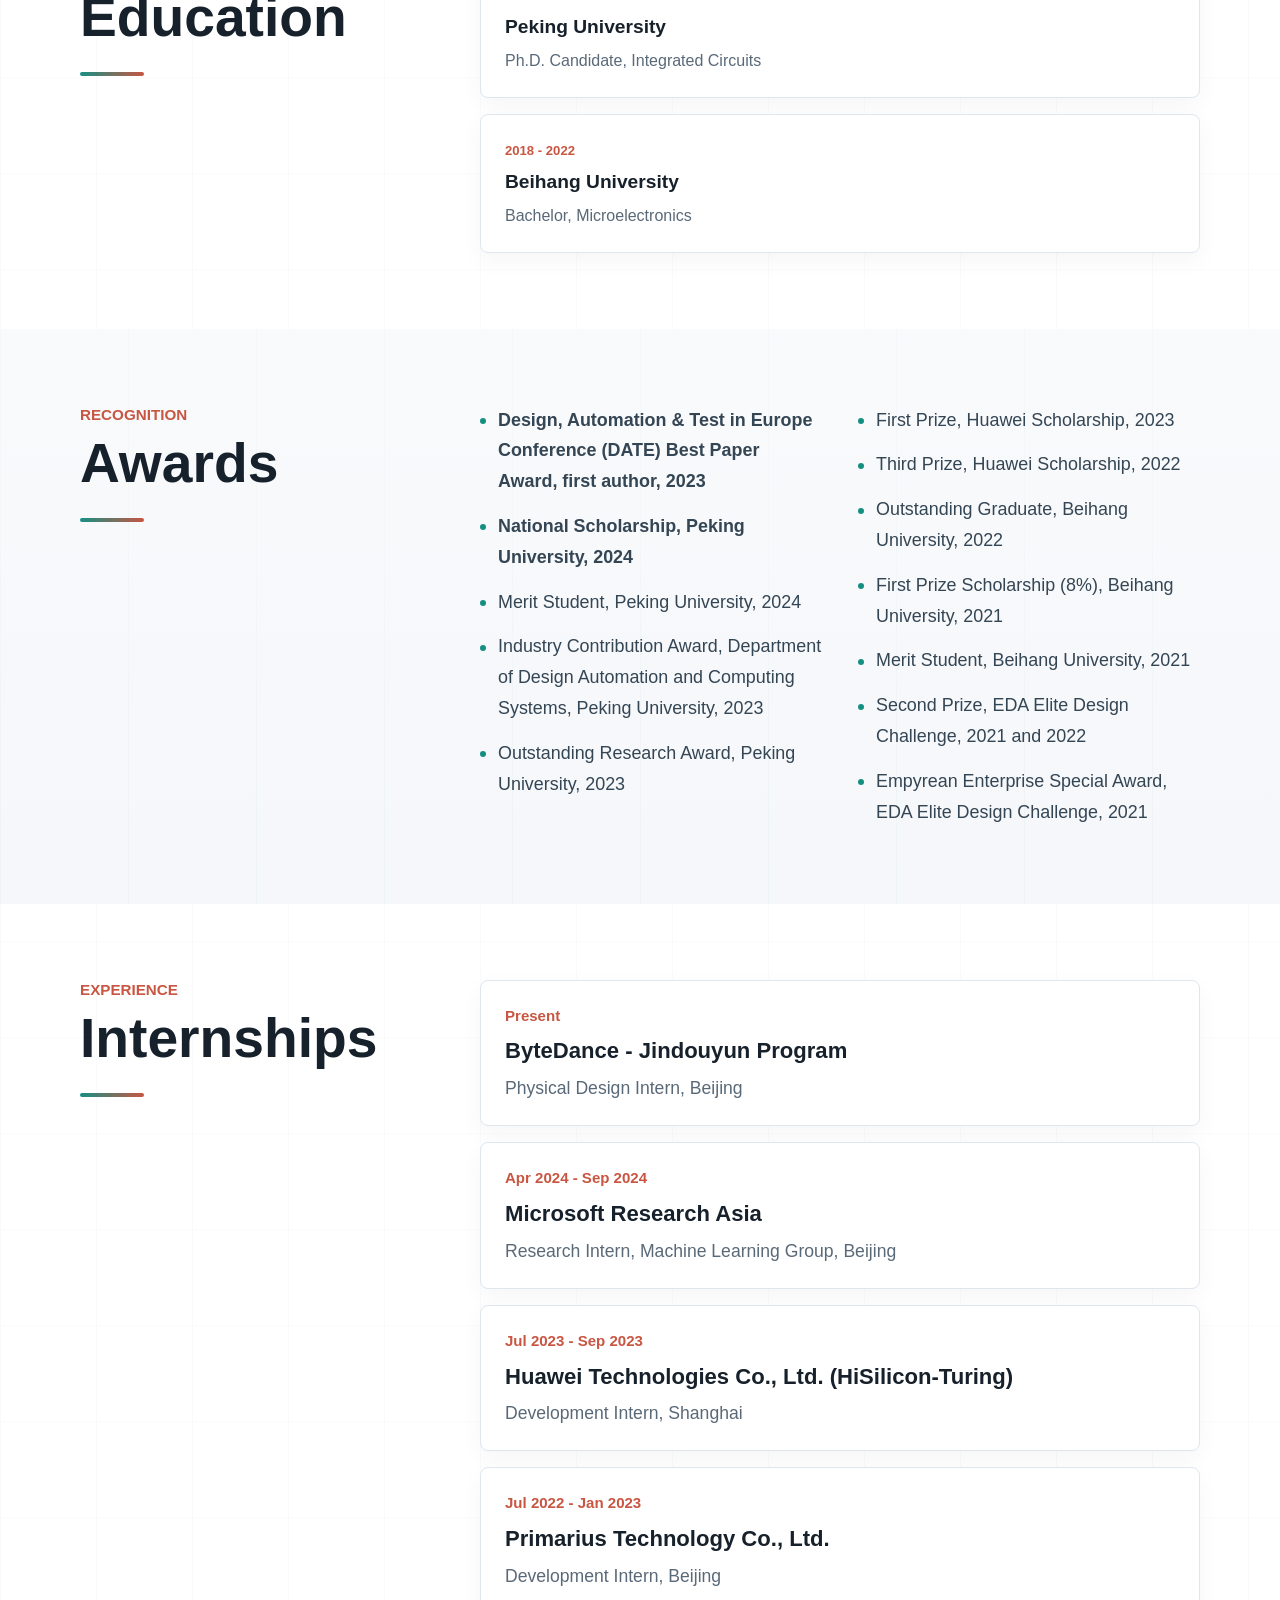
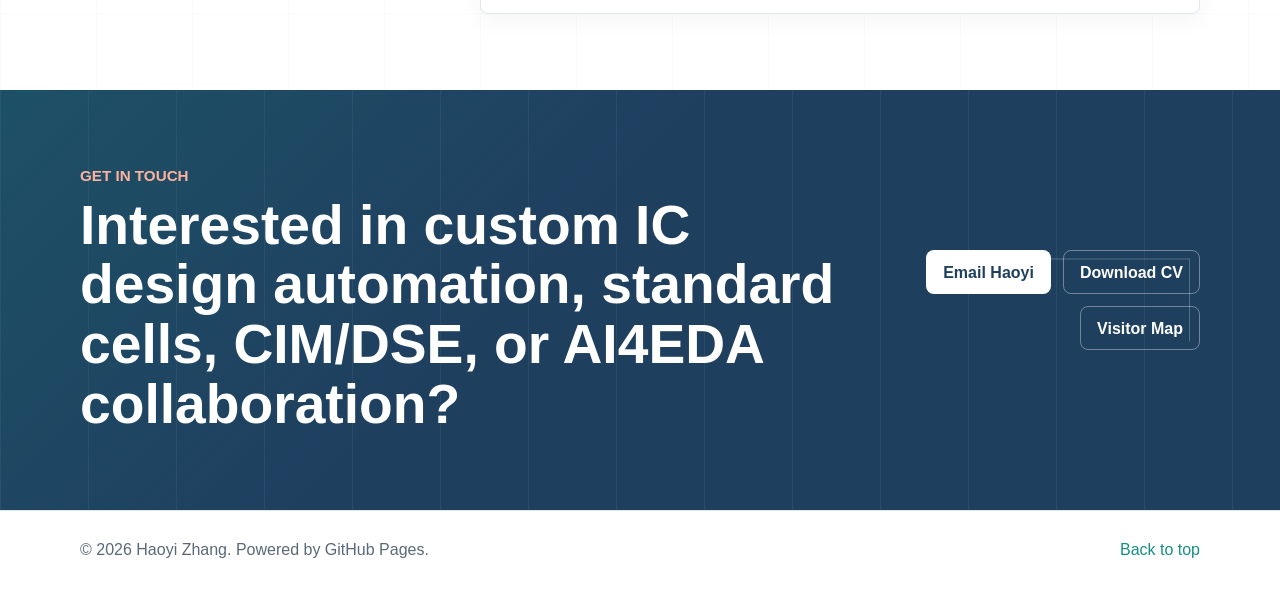
==== commit 3a6e6ea8: "Restore lightweight visitor map UI" ====
--- a/index.html
+++ b/index.html
@@ -78,27 +78,31 @@
           <p class="eyebrow">Visitor Map</p>
           <h2>Global visitor map</h2>
           <p class="section-summary">
-            A real shared visitor map powered by whos.amung.us. It records city-level visitor locations from this
-            widget going forward; older badge-only visits cannot be reconstructed into map dots.
+            The homepage keeps a lightweight world map by default. Load the real shared visitor map only when needed,
+            so the page stays fast while new city-level dots still come from the live analytics service.
           </p>
           <div class="visitor-actions">
-            <a class="button secondary" href="visitors.html">Open visitor page</a>
+            <button class="button primary" type="button" data-live-map-trigger>Load live map</button>
+            <a class="button secondary" href="visitors.html">Visitor details</a>
             <a class="button secondary" href="https://whos.amung.us/stats/zhywhiteio/" target="_blank" rel="noopener noreferrer">Open live stats</a>
           </div>
         </div>
 
-        <div class="visitor-globe-card world-map-card real-map-card" aria-label="Real visitor world map">
-          <div class="real-visitor-map" aria-label="Real visitor locations">
-            <div class="visitor-widget-embed">
-              <script id="_wauzh1">var _wau = _wau || []; _wau.push(["map", "zhywhiteio", "zh1", "620", "310", "natural", "star-red"]);</script>
-              <script async src="https://waust.at/m.js"></script>
+        <div class="visitor-globe-card world-map-card live-map-card" data-live-map-card aria-label="Visitor world map">
+          <div class="world-map-visual" aria-hidden="true">
+            <img class="world-map-image" src="assets/world-map-real.svg" alt="">
+            <span class="map-credit">Map: Natural Earth</span>
+            <div class="live-map-callout">
+              <strong>Real visitor dots</strong>
+              <span>Load the shared map when you want to inspect live city-level visits.</span>
             </div>
           </div>
+          <div class="real-visitor-map is-hidden" data-live-map-frame data-widget-id="zh1" data-widget-width="620" data-widget-height="310" aria-label="Real visitor locations"></div>
           <div class="globe-info">
-            <h3>Real visitor dots</h3>
+            <h3>Fast by default</h3>
             <p class="privacy-note">
-              The map is generated by the visitor-map service, so dots come from the same shared counter instead of
-              local browser storage.
+              The red dots are no longer simulated locally. The third-party map loads only after you click, avoiding
+              the slow external script on the first paint.
             </p>
             <div class="visit-counter" aria-label="Public site visit counter">
               <span class="visit-counter-label">Site visits</span>
@@ -406,5 +410,6 @@
     </div>
   </footer>
 
+  <script src="assets/live-visitor-map.js" defer></script>
 </body>
 </html>
--- a/style.css
+++ b/style.css
@@ -495,18 +495,12 @@
   pointer-events: none;
 }
 
-.real-map-card {
-  align-items: stretch;
-}
-
-.real-visitor-map {
+.world-map-visual {
   position: relative;
   z-index: 1;
   width: 100%;
-  min-height: 330px;
-  display: grid;
-  place-items: center;
-  overflow: auto;
+  aspect-ratio: 2 / 1;
+  overflow: hidden;
   border: 1px solid rgba(31, 63, 95, 0.14);
   border-radius: 8px;
   background:
@@ -515,12 +509,107 @@
   box-shadow: inset 0 1px 0 rgba(255, 255, 255, 0.72);
 }
 
+.world-map-visual::before {
+  content: "";
+  position: absolute;
+  inset: 10px;
+  border: 1px solid rgba(22, 143, 131, 0.13);
+  border-radius: 8px;
+  pointer-events: none;
+}
+
+.world-map-image {
+  position: absolute;
+  inset: 0;
+  width: 100%;
+  height: 100%;
+  object-fit: cover;
+  opacity: 0.88;
+  filter: saturate(0.78) contrast(0.98);
+}
+
+.map-credit {
+  position: absolute;
+  z-index: 4;
+  right: 10px;
+  bottom: 8px;
+  padding: 3px 7px;
+  border-radius: 6px;
+  color: rgba(31, 63, 95, 0.68);
+  background: rgba(255, 255, 255, 0.7);
+  font-size: 0.68rem;
+  font-weight: 700;
+  line-height: 1.2;
+}
+
+.live-map-card.is-live .world-map-visual {
+  display: none;
+}
+
+.live-map-callout {
+  position: absolute;
+  z-index: 5;
+  left: 18px;
+  bottom: 18px;
+  display: grid;
+  gap: 3px;
+  max-width: min(320px, calc(100% - 36px));
+  padding: 12px 14px;
+  border: 1px solid rgba(255, 255, 255, 0.66);
+  border-radius: 8px;
+  color: var(--ink);
+  background: rgba(255, 255, 255, 0.82);
+  box-shadow: 0 12px 28px rgba(23, 33, 43, 0.1);
+  backdrop-filter: blur(10px);
+}
+
+.live-map-callout strong {
+  font-size: 1rem;
+  line-height: 1.2;
+}
+
+.live-map-callout span {
+  color: var(--muted);
+  font-size: 0.88rem;
+  line-height: 1.35;
+}
+
+.real-visitor-map {
+  position: relative;
+  z-index: 1;
+  width: 100%;
+  min-height: 330px;
+  display: grid;
+  place-items: center;
+  overflow: auto;
+  border: 1px solid rgba(31, 63, 95, 0.14);
+  border-radius: 8px;
+  background:
+    linear-gradient(180deg, rgba(203, 230, 225, 0.5), rgba(255, 255, 255, 0.82)),
+    #eaf4f2;
+  box-shadow: inset 0 1px 0 rgba(255, 255, 255, 0.72);
+}
+
+.real-visitor-map.is-hidden {
+  display: none;
+}
+
 .visitor-widget-embed {
   width: 100%;
+  min-width: min(620px, 100%);
+  min-height: 310px;
+  display: grid;
+  place-items: center;
+}
+
+.visitor-live-frame {
+  display: block;
+  width: 100%;
   min-width: 620px;
-  min-height: 310px;
-  display: grid;
-  place-items: center;
+  max-width: 100%;
+  min-height: 330px;
+  border: 0;
+  background: transparent;
 }
 
 .visitor-widget-embed iframe,
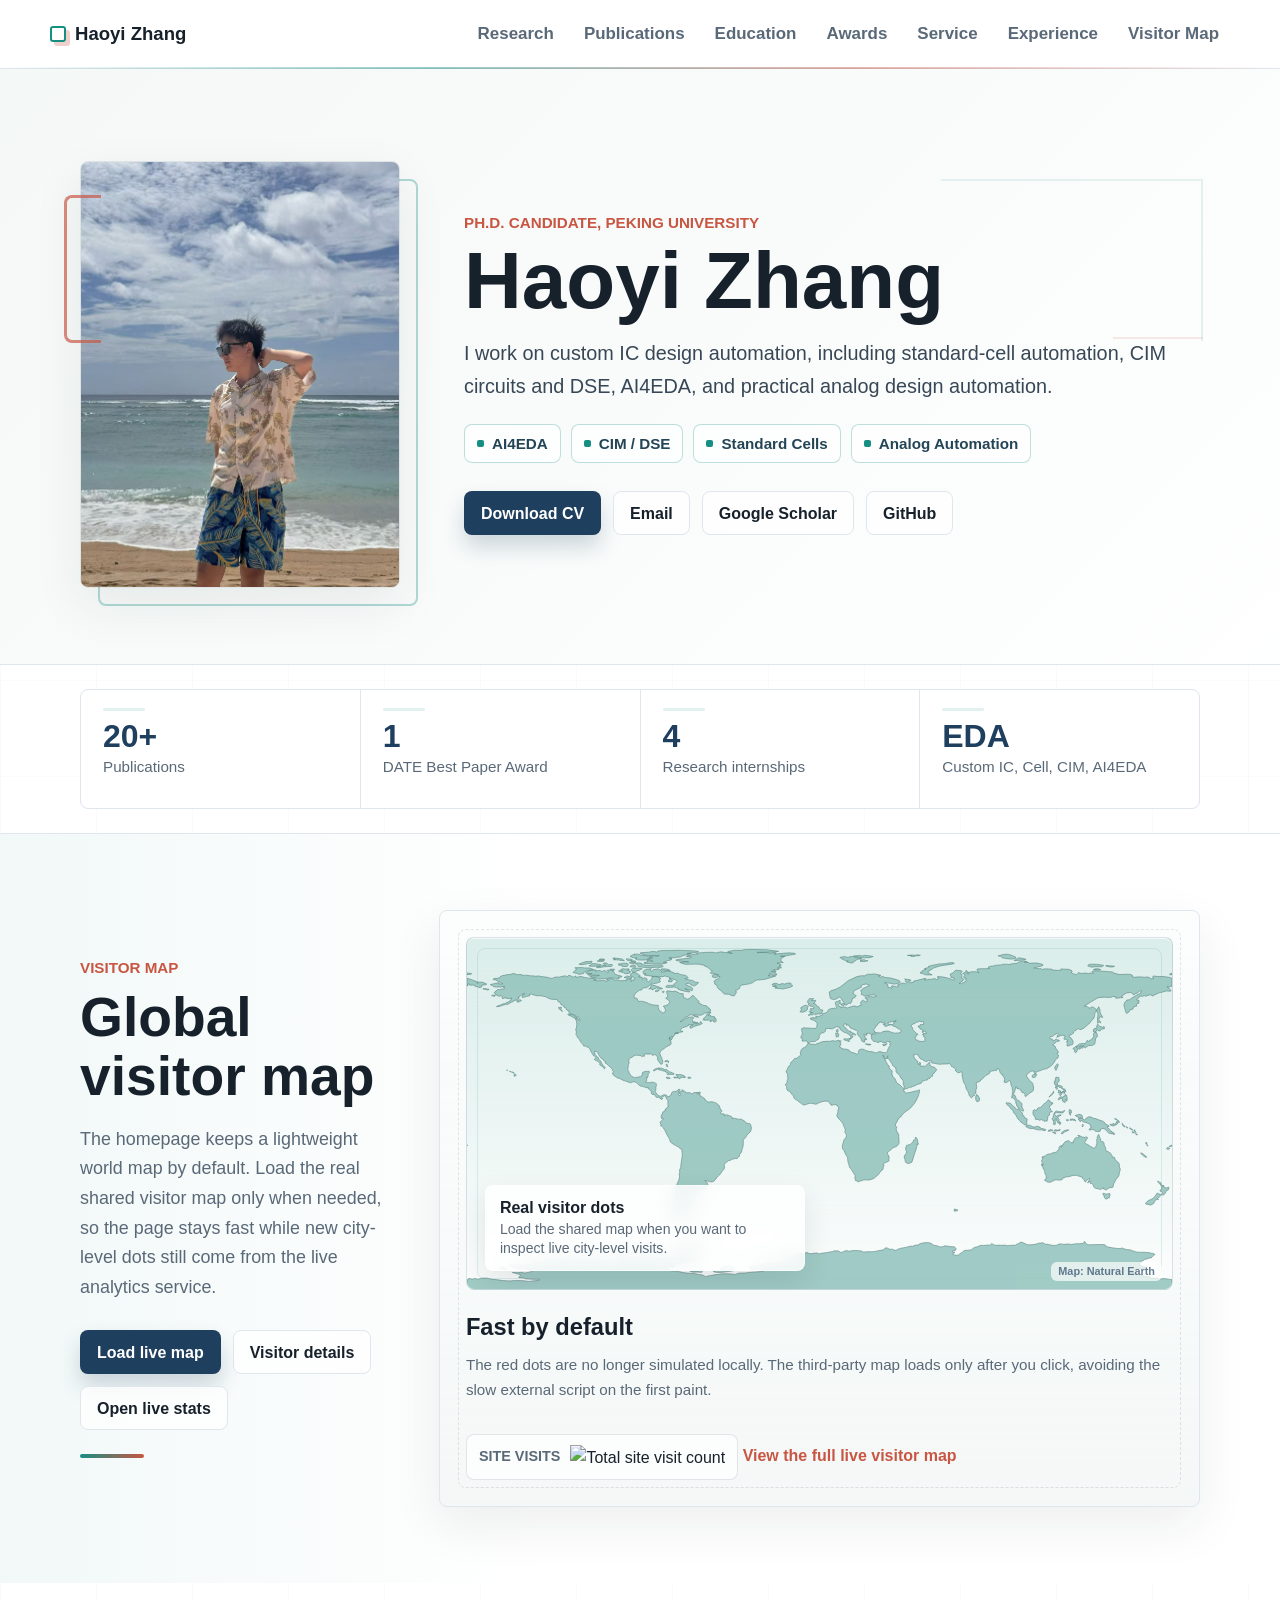
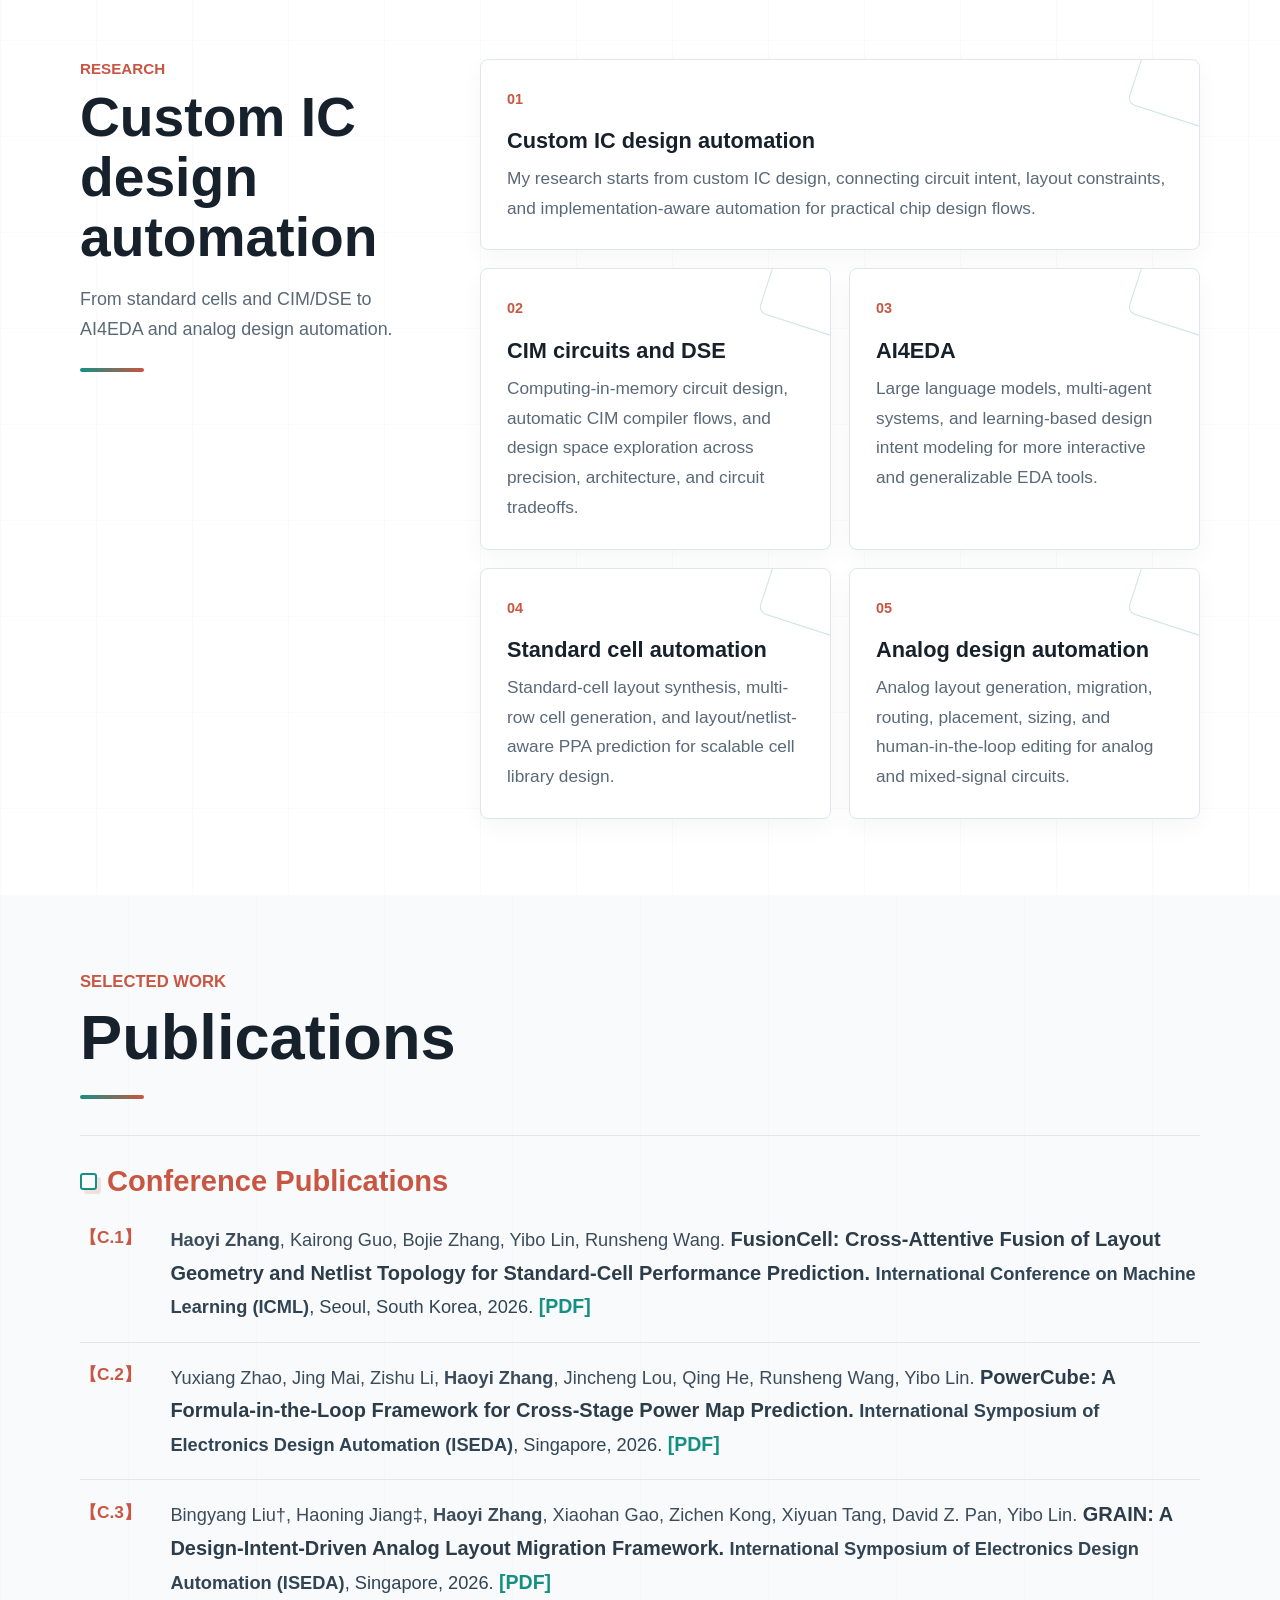
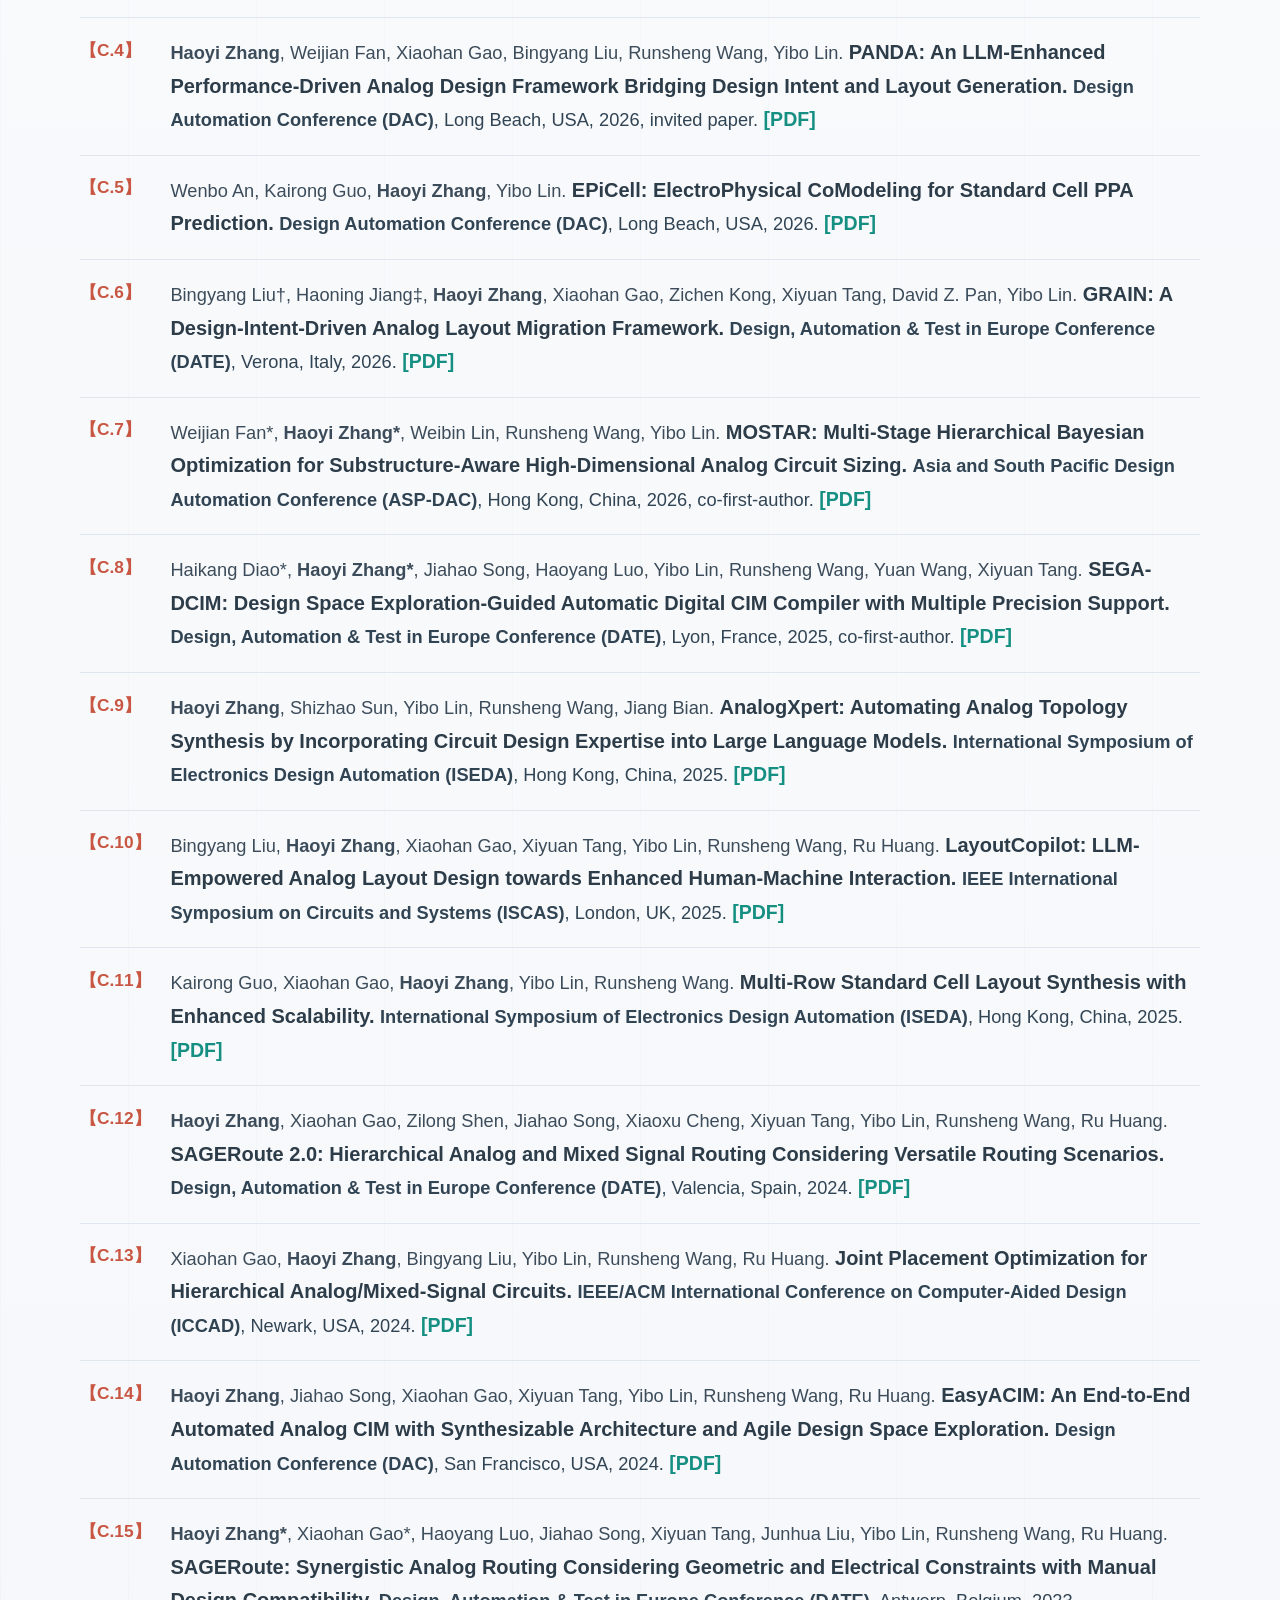
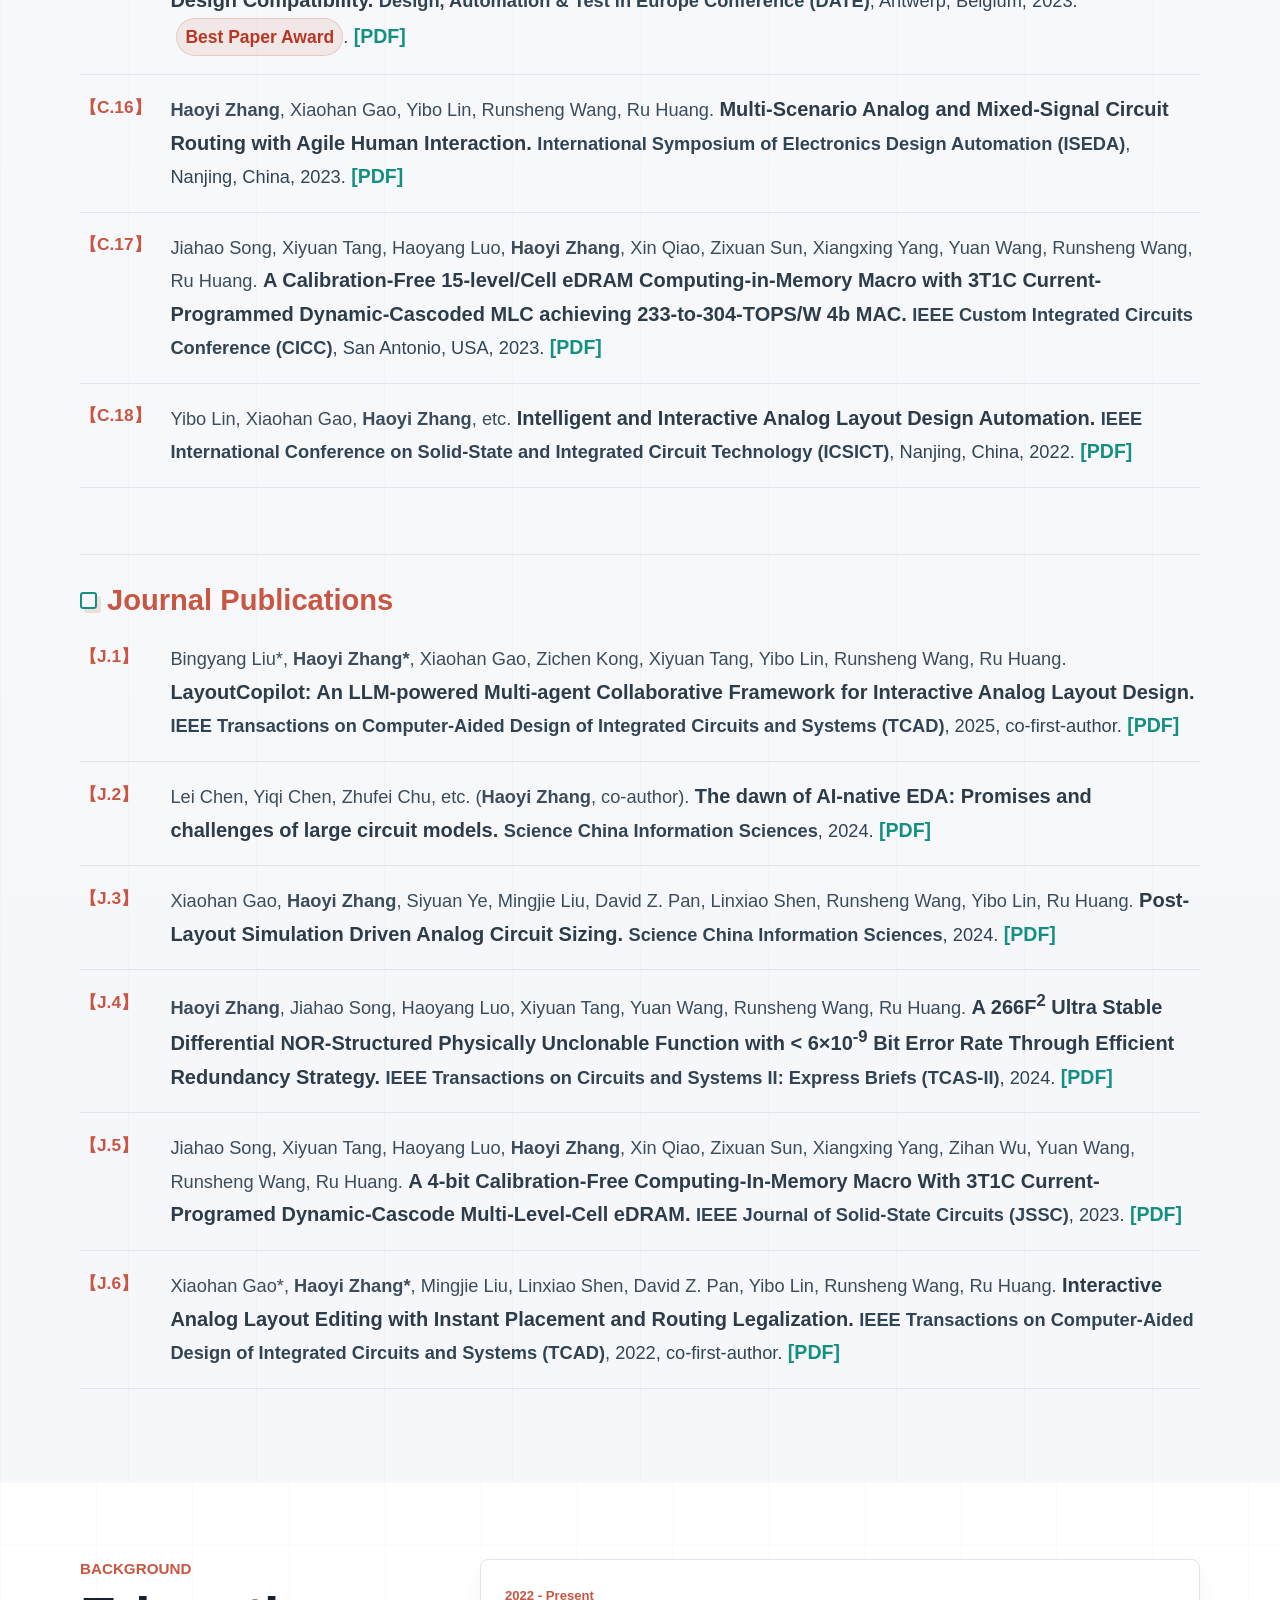
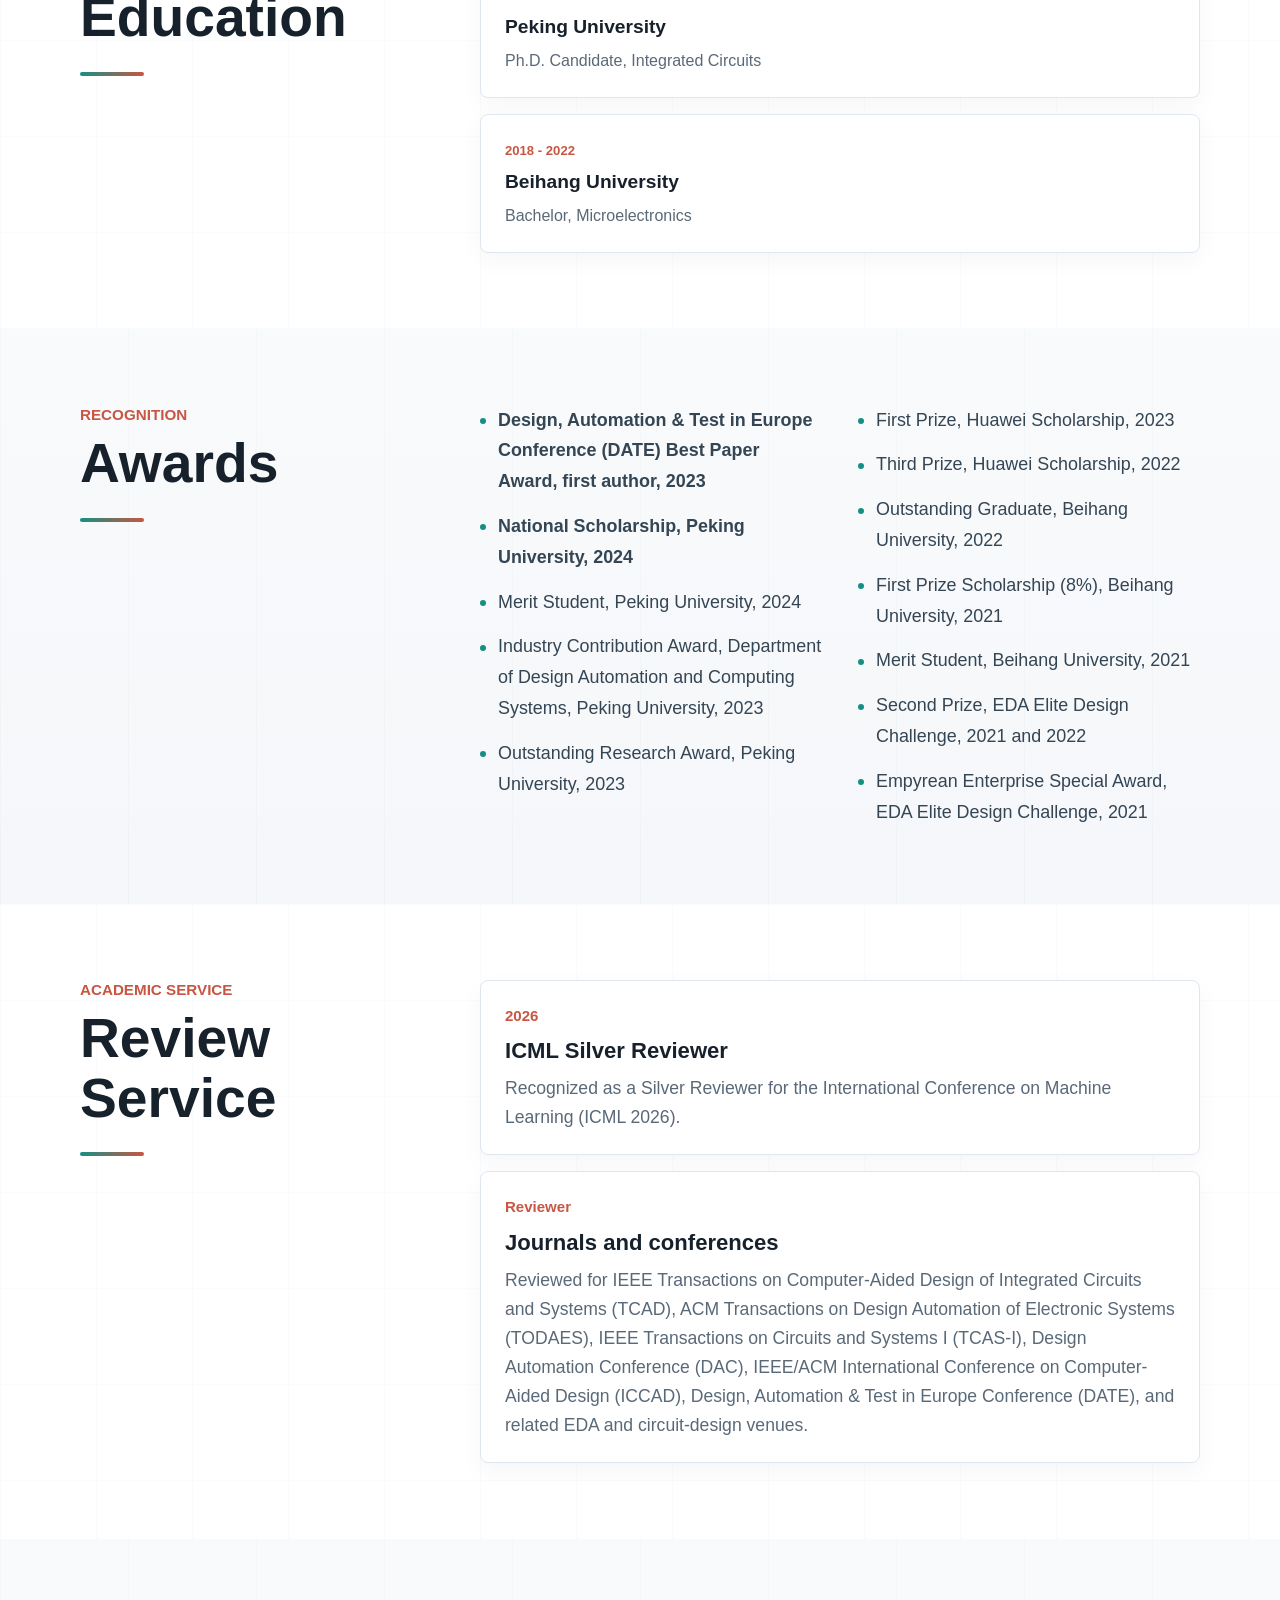
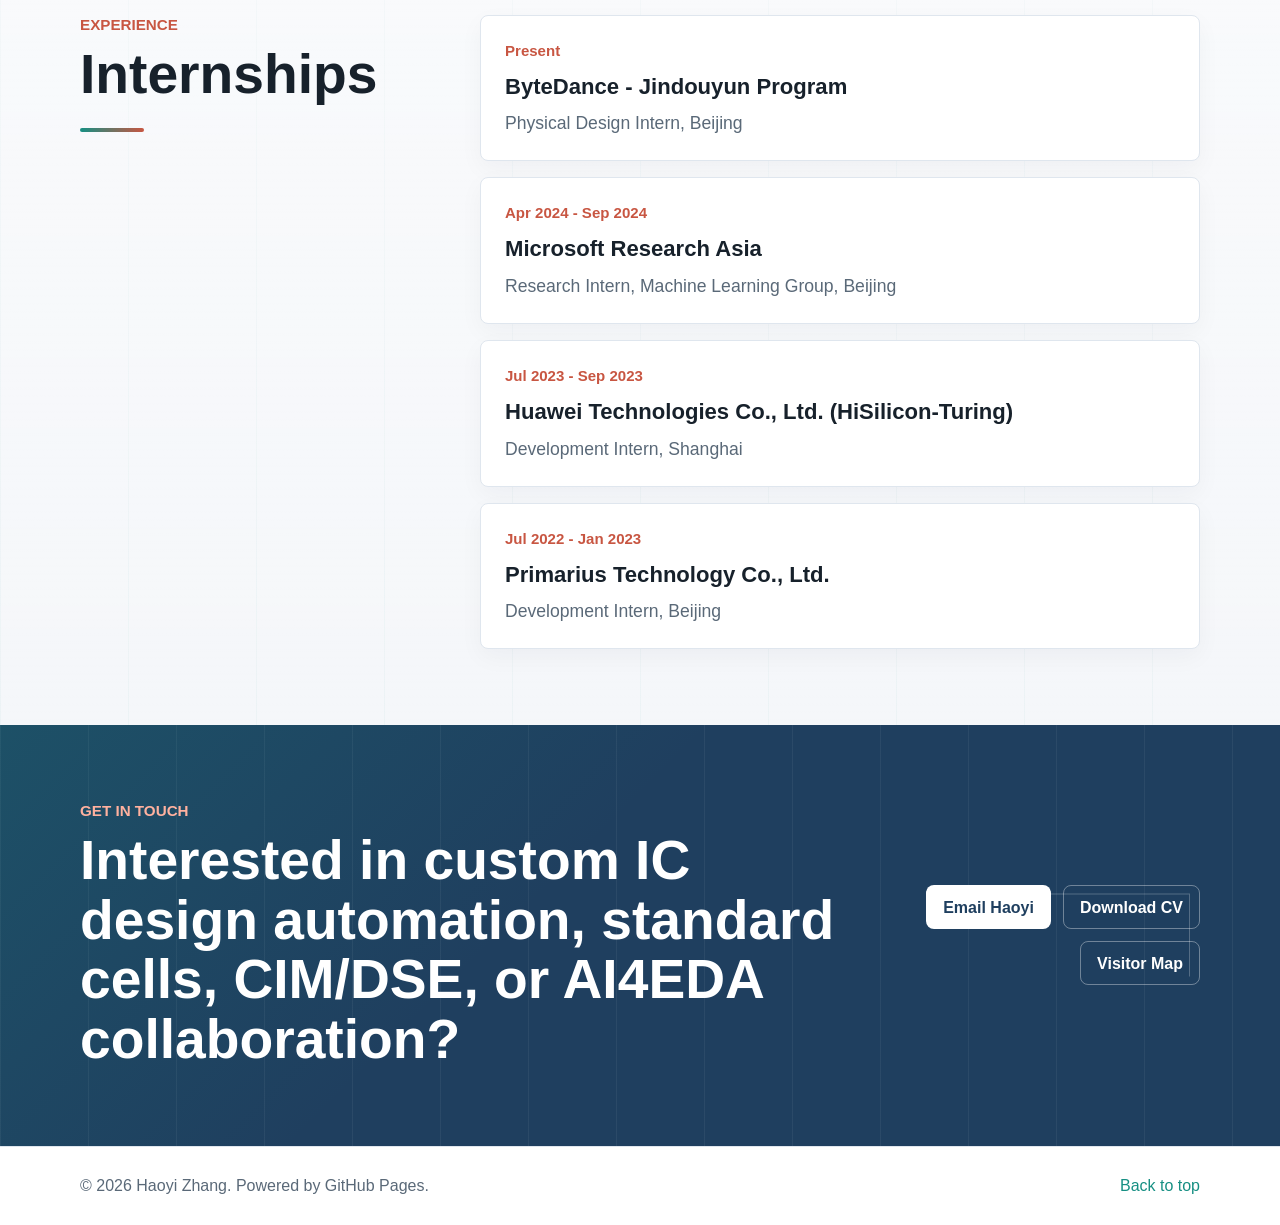
==== commit eae7dfef: "Add academic review service" ====
--- a/index.html
+++ b/index.html
@@ -16,6 +16,7 @@
         <a href="#publications">Publications</a>
         <a href="#education">Education</a>
         <a href="#awards">Awards</a>
+        <a href="#service">Service</a>
         <a href="#experience">Experience</a>
         <a href="#visitor-globe">Visitor Map</a>
       </div>
@@ -357,7 +358,28 @@
       </div>
     </section>
 
-    <section id="experience" class="section-band">
+    <section id="service" class="section-band">
+      <div class="container section-layout">
+        <div class="section-heading">
+          <p class="eyebrow">Academic Service</p>
+          <h2>Review Service</h2>
+        </div>
+        <div class="timeline service-list">
+          <article class="timeline-item">
+            <span class="timeline-date">2026</span>
+            <h3>ICML Silver Reviewer</h3>
+            <p>Recognized as a Silver Reviewer for the International Conference on Machine Learning (ICML 2026).</p>
+          </article>
+          <article class="timeline-item">
+            <span class="timeline-date">Reviewer</span>
+            <h3>Journals and conferences</h3>
+            <p>Reviewed for IEEE Transactions on Computer-Aided Design of Integrated Circuits and Systems (TCAD), ACM Transactions on Design Automation of Electronic Systems (TODAES), IEEE Transactions on Circuits and Systems I (TCAS-I), Design Automation Conference (DAC), IEEE/ACM International Conference on Computer-Aided Design (ICCAD), Design, Automation &amp; Test in Europe Conference (DATE), and related EDA and circuit-design venues.</p>
+          </article>
+        </div>
+      </div>
+    </section>
+
+    <section id="experience" class="section-band alt-band">
       <div class="container section-layout">
         <div class="section-heading">
           <p class="eyebrow">Experience</p>
--- a/style.css
+++ b/style.css
@@ -859,11 +859,23 @@
   font-size: 0.94rem;
 }
 
+#service .timeline-date {
+  font-size: 0.94rem;
+}
+
 #experience .timeline-item h3 {
   font-size: 1.38rem;
 }
 
+#service .timeline-item h3 {
+  font-size: 1.38rem;
+}
+
 #experience .timeline-item p {
+  font-size: 1.1rem;
+}
+
+#service .timeline-item p {
   font-size: 1.1rem;
 }
 
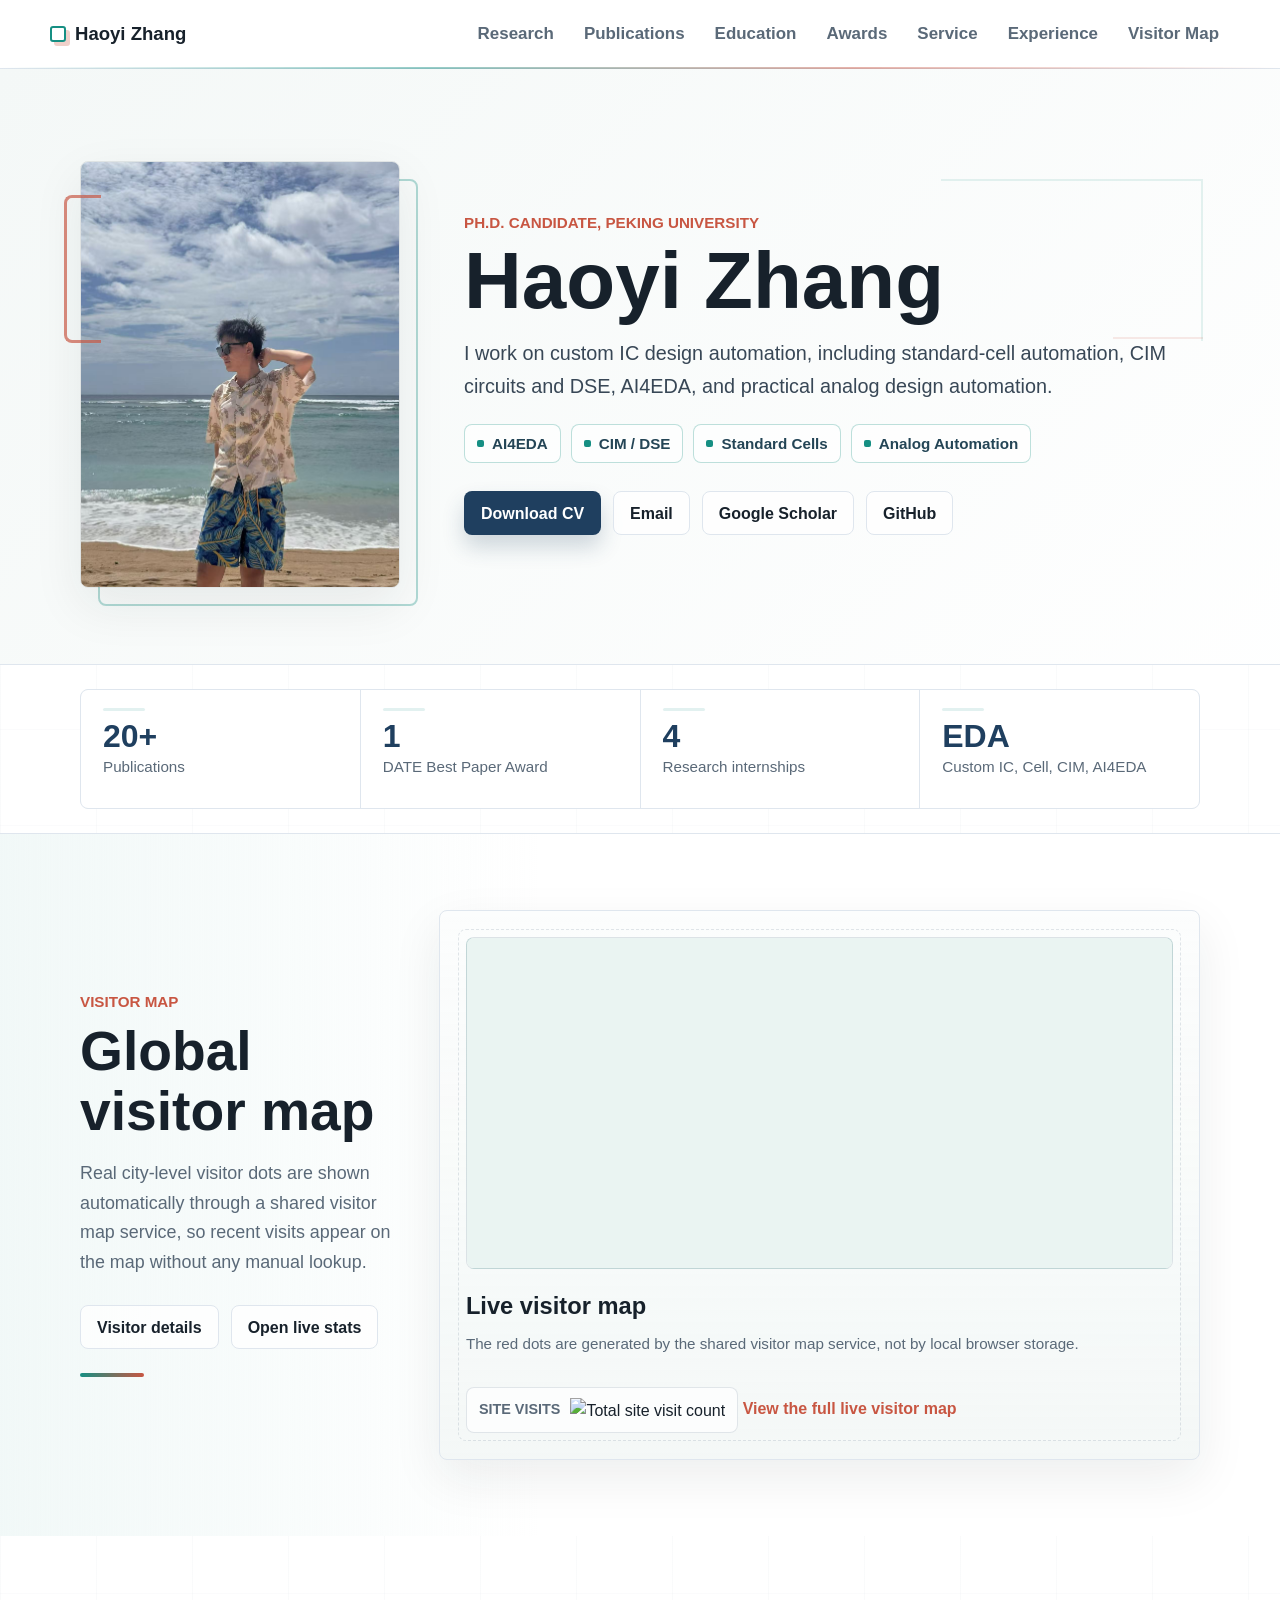
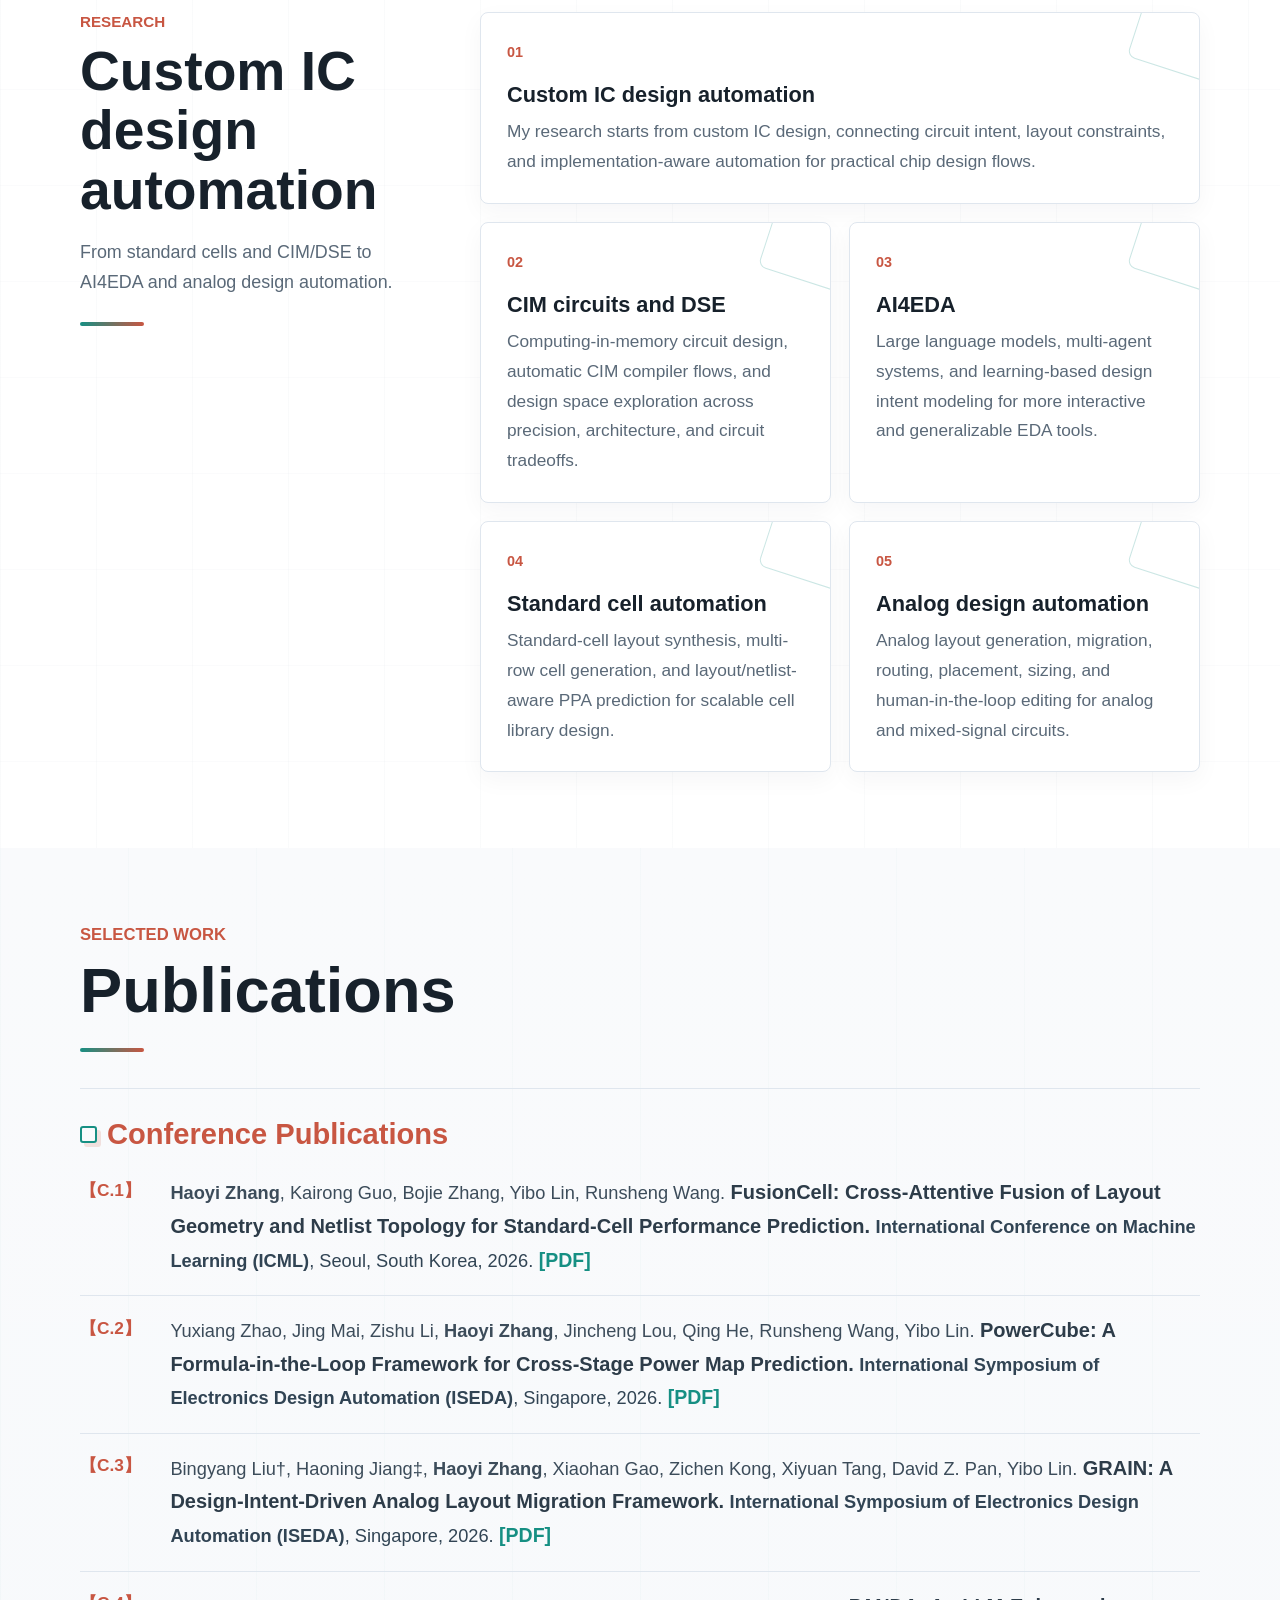
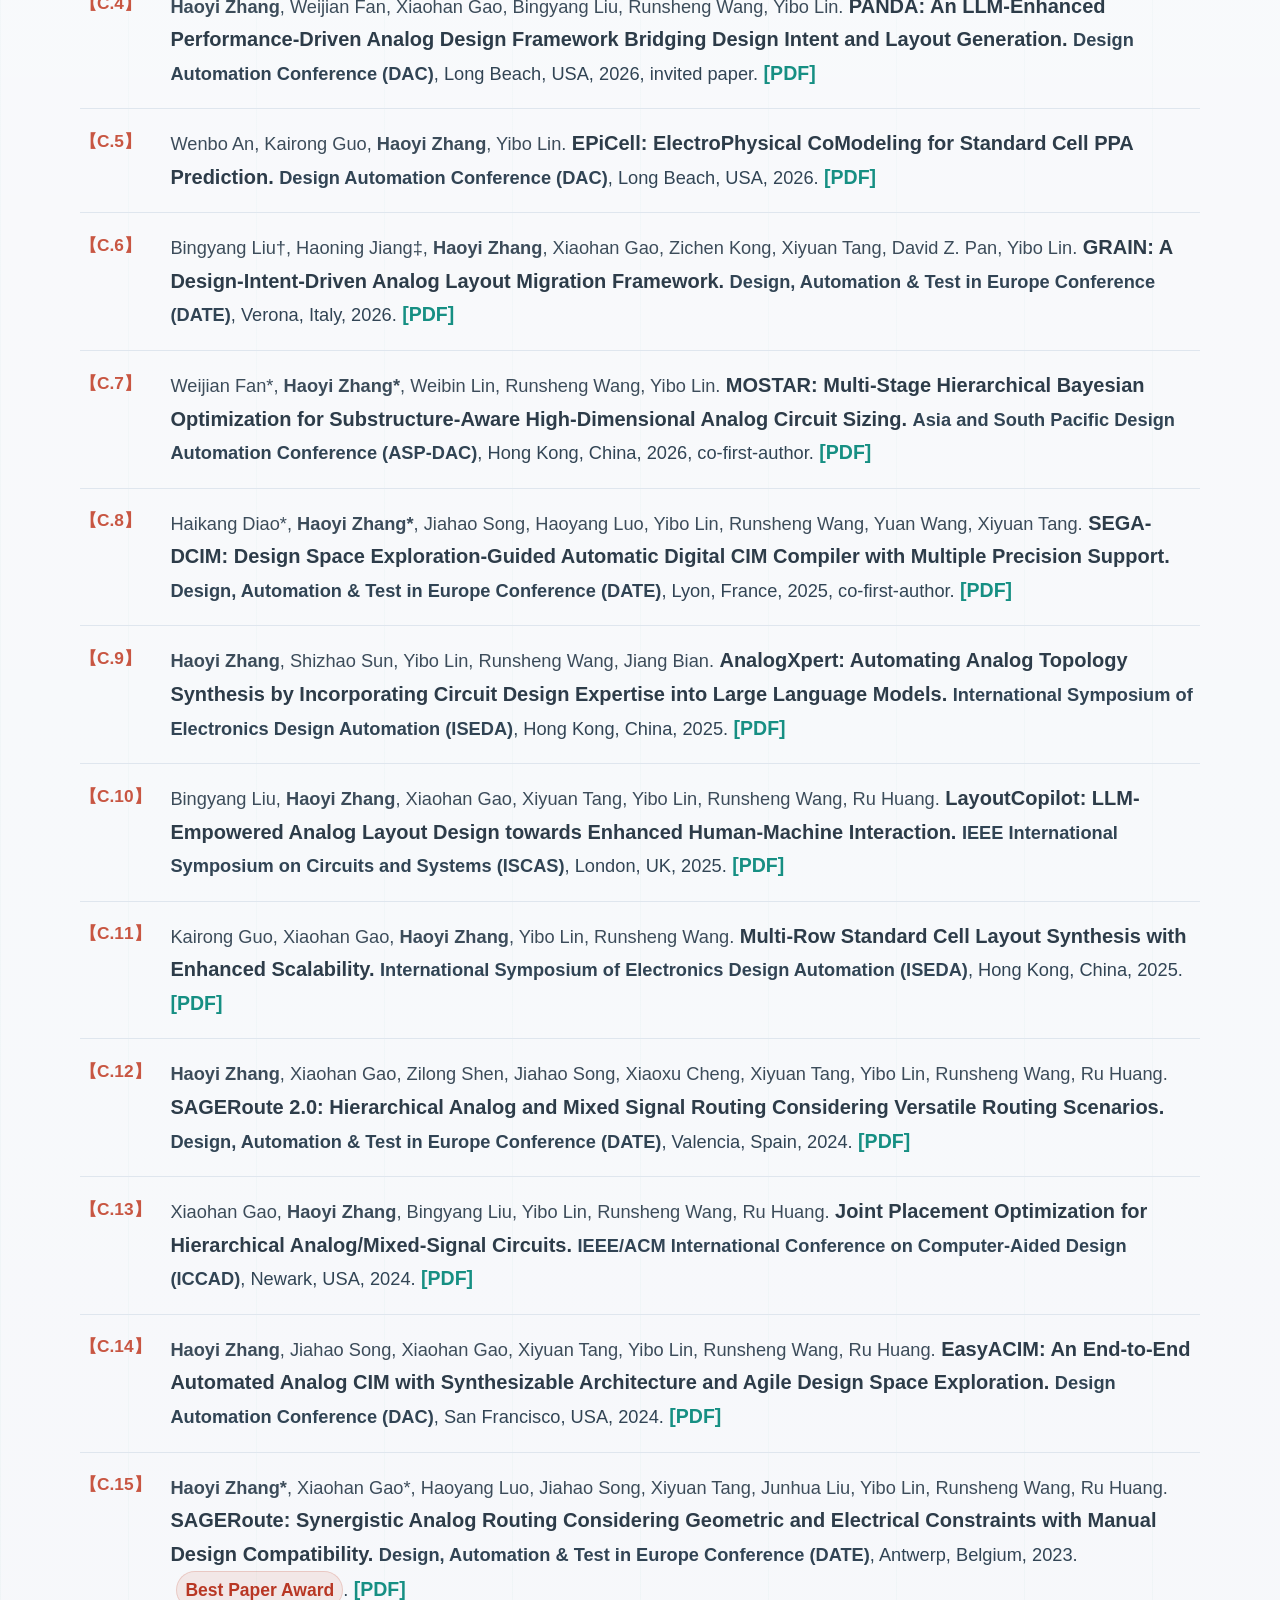
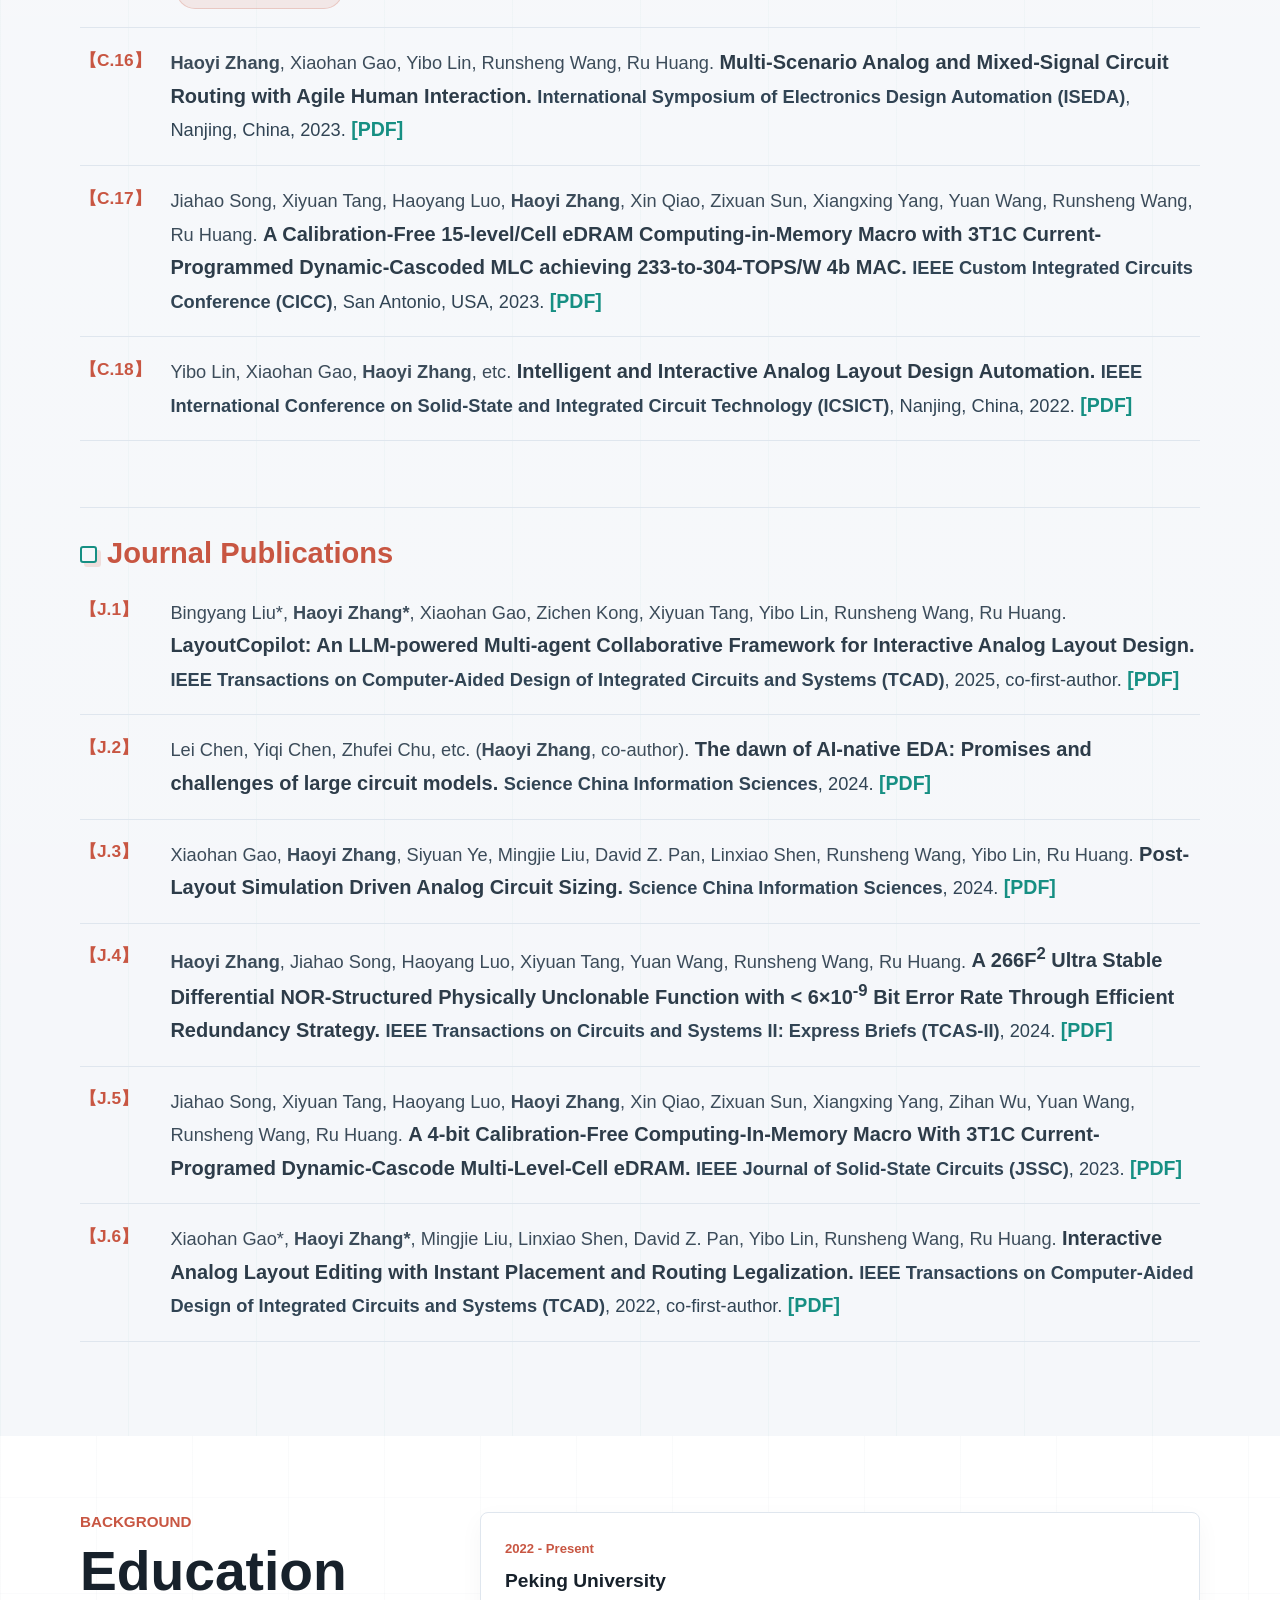
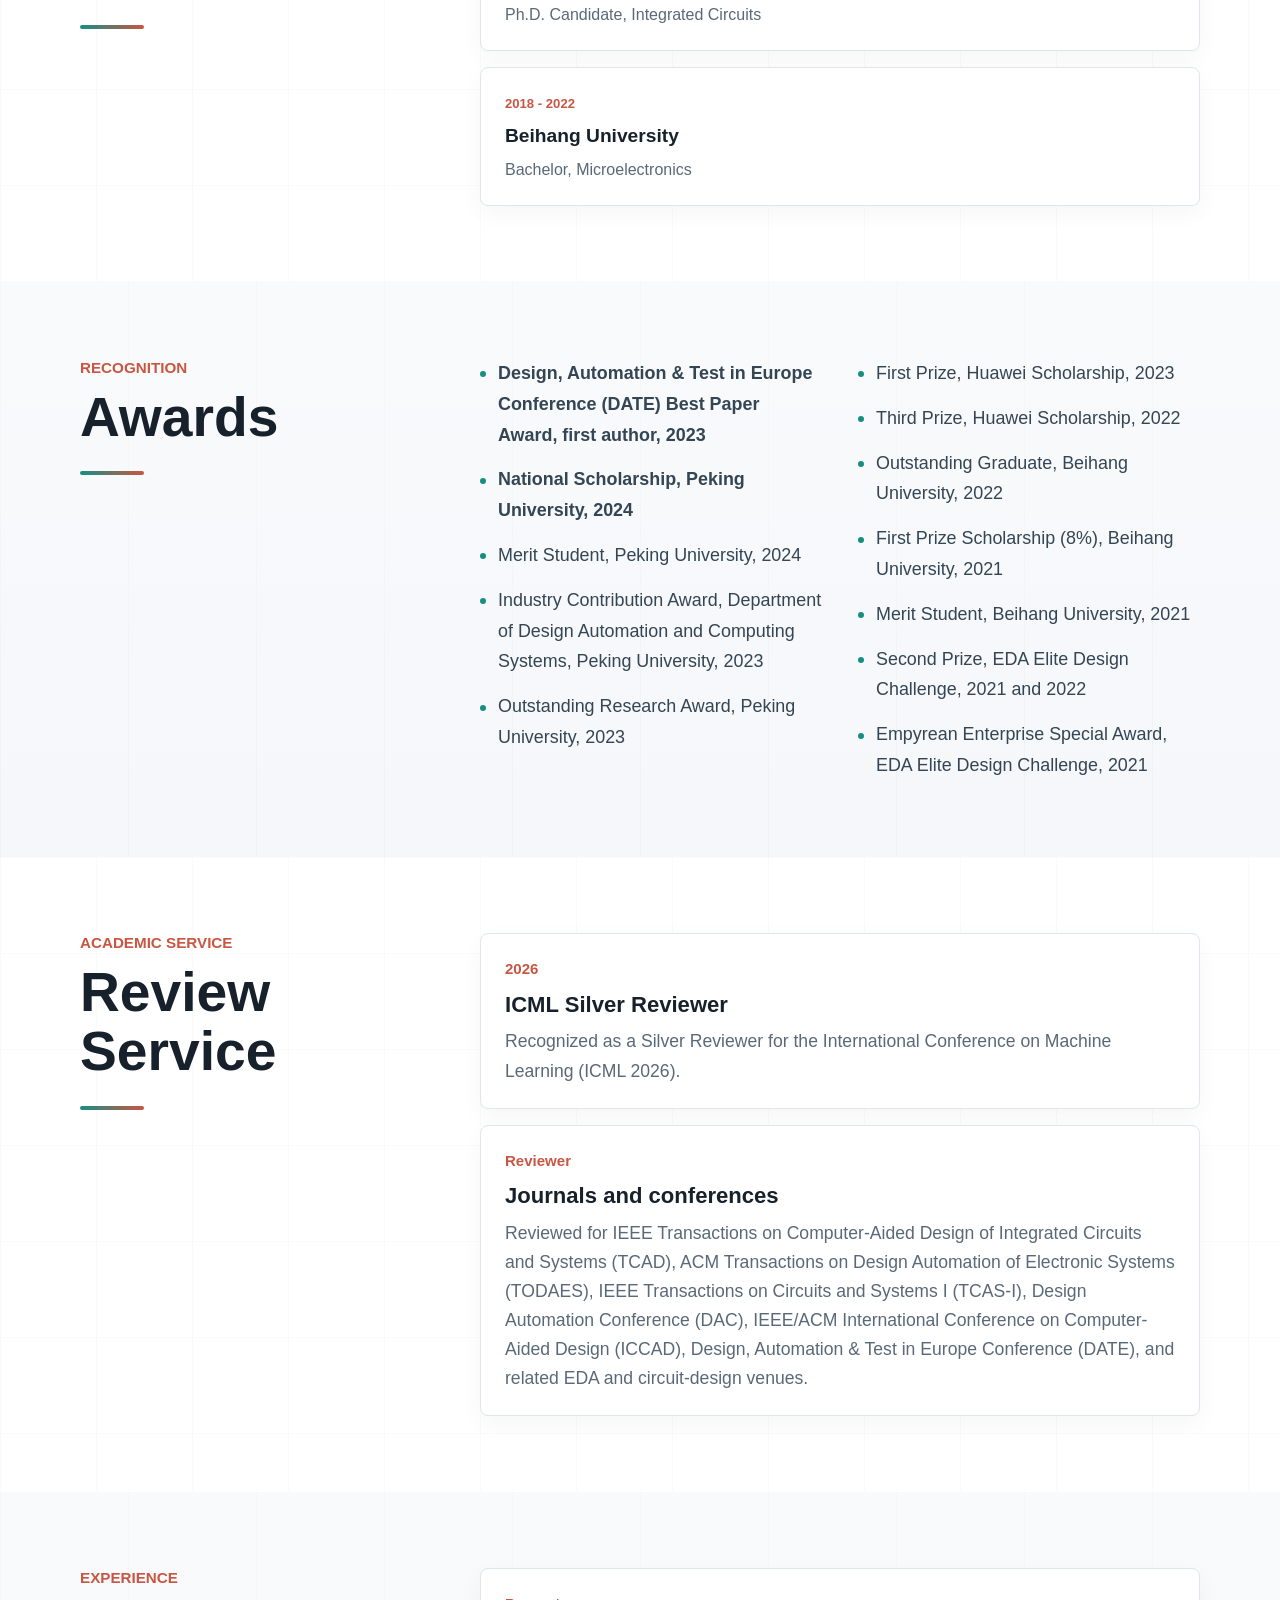
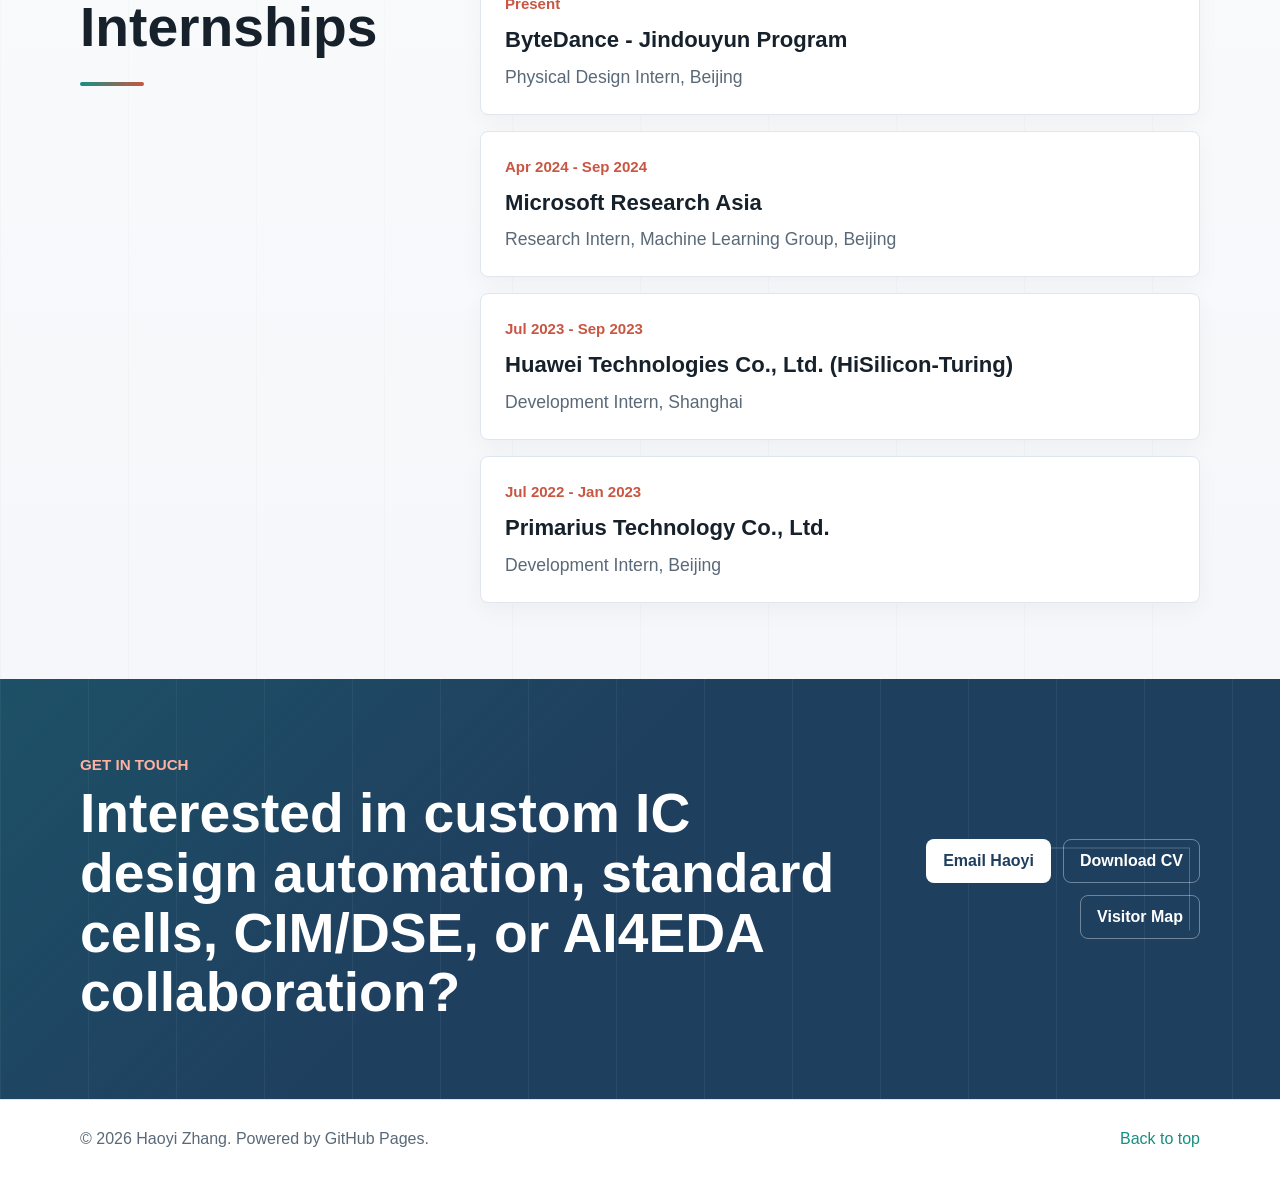
==== commit d86c5c5e: "Auto-load live visitor map" ====
--- a/index.html
+++ b/index.html
@@ -79,11 +79,10 @@
           <p class="eyebrow">Visitor Map</p>
           <h2>Global visitor map</h2>
           <p class="section-summary">
-            The homepage keeps a lightweight world map by default. Load the real shared visitor map only when needed,
-            so the page stays fast while new city-level dots still come from the live analytics service.
+            Real city-level visitor dots are shown automatically through a shared visitor map service, so recent visits
+            appear on the map without any manual lookup.
           </p>
           <div class="visitor-actions">
-            <button class="button primary" type="button" data-live-map-trigger>Load live map</button>
             <a class="button secondary" href="visitors.html">Visitor details</a>
             <a class="button secondary" href="https://whos.amung.us/stats/zhywhiteio/" target="_blank" rel="noopener noreferrer">Open live stats</a>
           </div>
@@ -94,16 +93,17 @@
             <img class="world-map-image" src="assets/world-map-real.svg" alt="">
             <span class="map-credit">Map: Natural Earth</span>
             <div class="live-map-callout">
-              <strong>Real visitor dots</strong>
-              <span>Load the shared map when you want to inspect live city-level visits.</span>
+              <strong>Live visitor map</strong>
+              <span>Real city-level dots load from the shared visitor map.</span>
             </div>
           </div>
-          <div class="real-visitor-map is-hidden" data-live-map-frame data-widget-id="zh1" data-widget-width="620" data-widget-height="310" aria-label="Real visitor locations"></div>
+          <div class="real-visitor-map" data-live-map-frame data-widget-id="zh1" data-widget-width="620" data-widget-height="310" aria-label="Real visitor locations">
+            <span class="map-loading">Loading live visitor map...</span>
+          </div>
           <div class="globe-info">
-            <h3>Fast by default</h3>
+            <h3>Live visitor map</h3>
             <p class="privacy-note">
-              The red dots are no longer simulated locally. The third-party map loads only after you click, avoiding
-              the slow external script on the first paint.
+              The red dots are generated by the shared visitor map service, not by local browser storage.
             </p>
             <div class="visit-counter" aria-label="Public site visit counter">
               <span class="visit-counter-label">Site visits</span>
--- a/style.css
+++ b/style.css
@@ -594,6 +594,12 @@
   display: none;
 }
 
+.map-loading {
+  color: var(--muted);
+  font-size: 0.96rem;
+  font-weight: 800;
+}
+
 .visitor-widget-embed {
   width: 100%;
   min-width: min(620px, 100%);
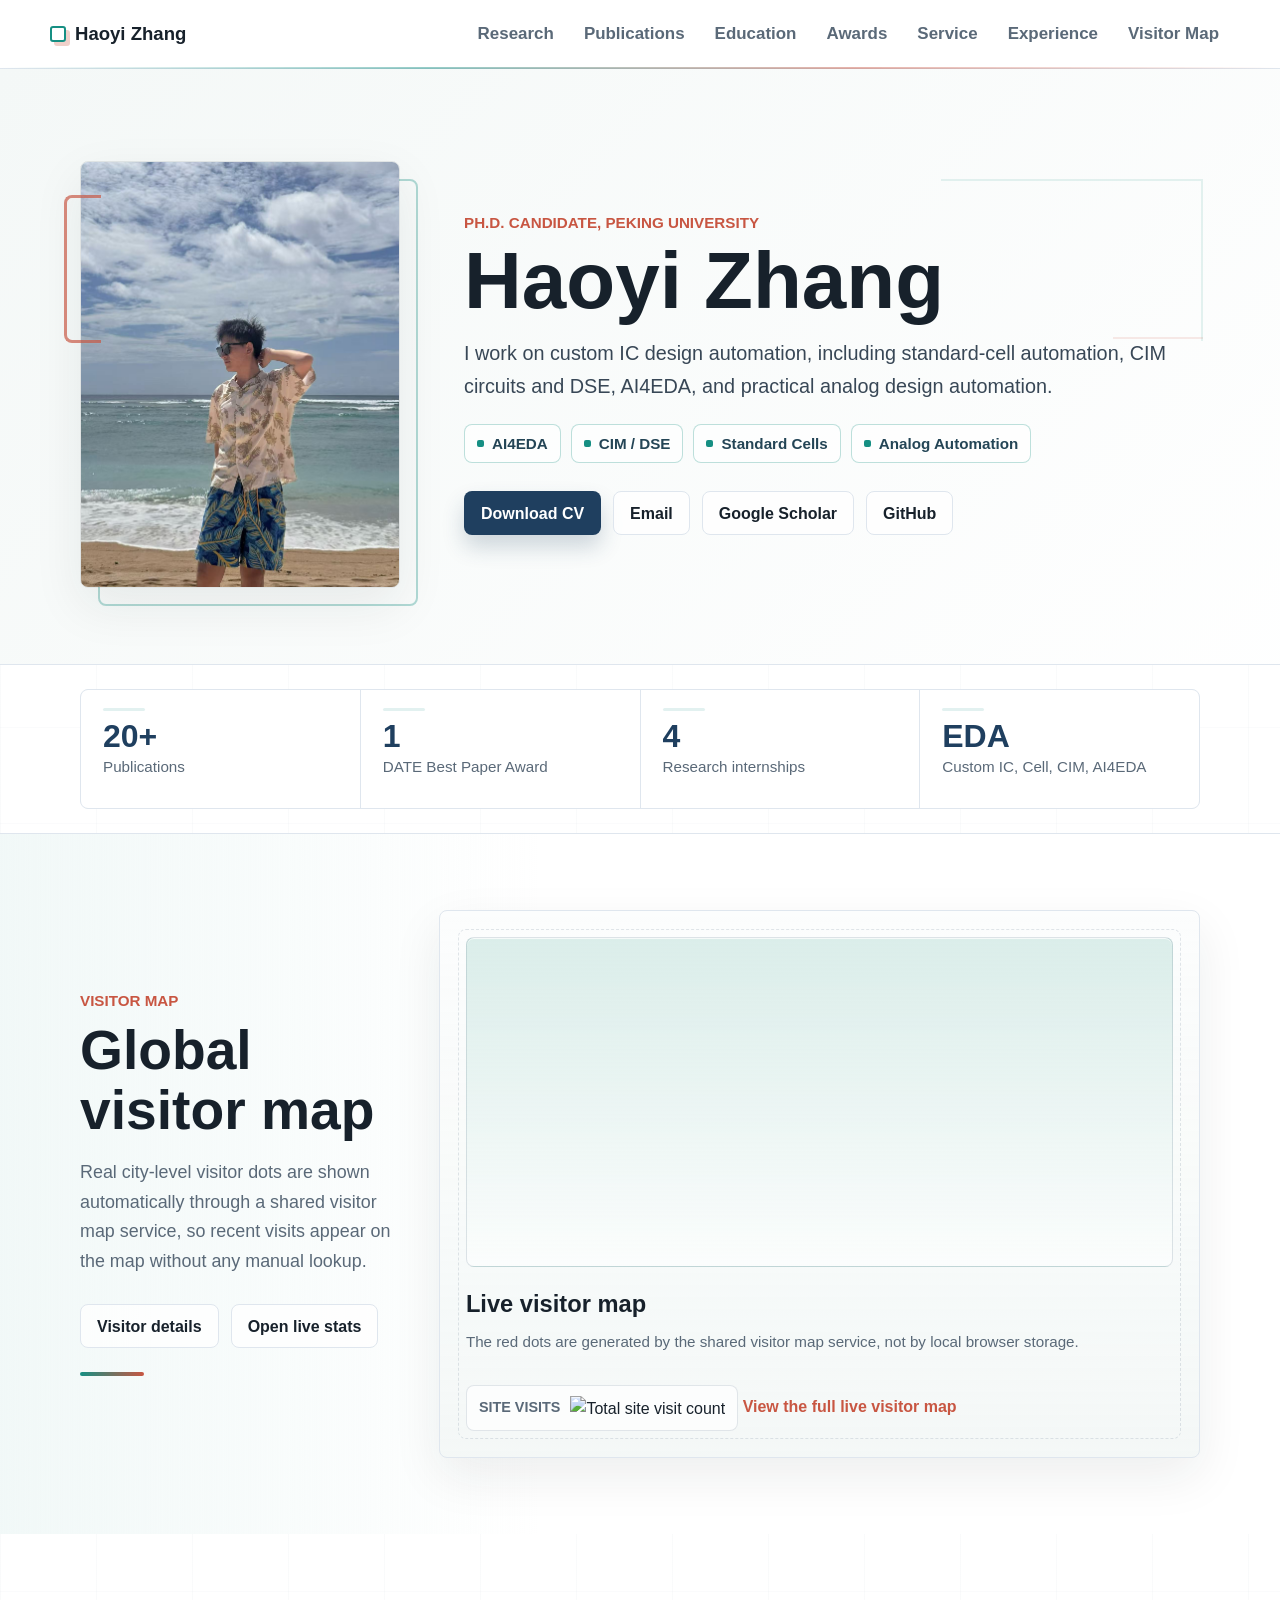
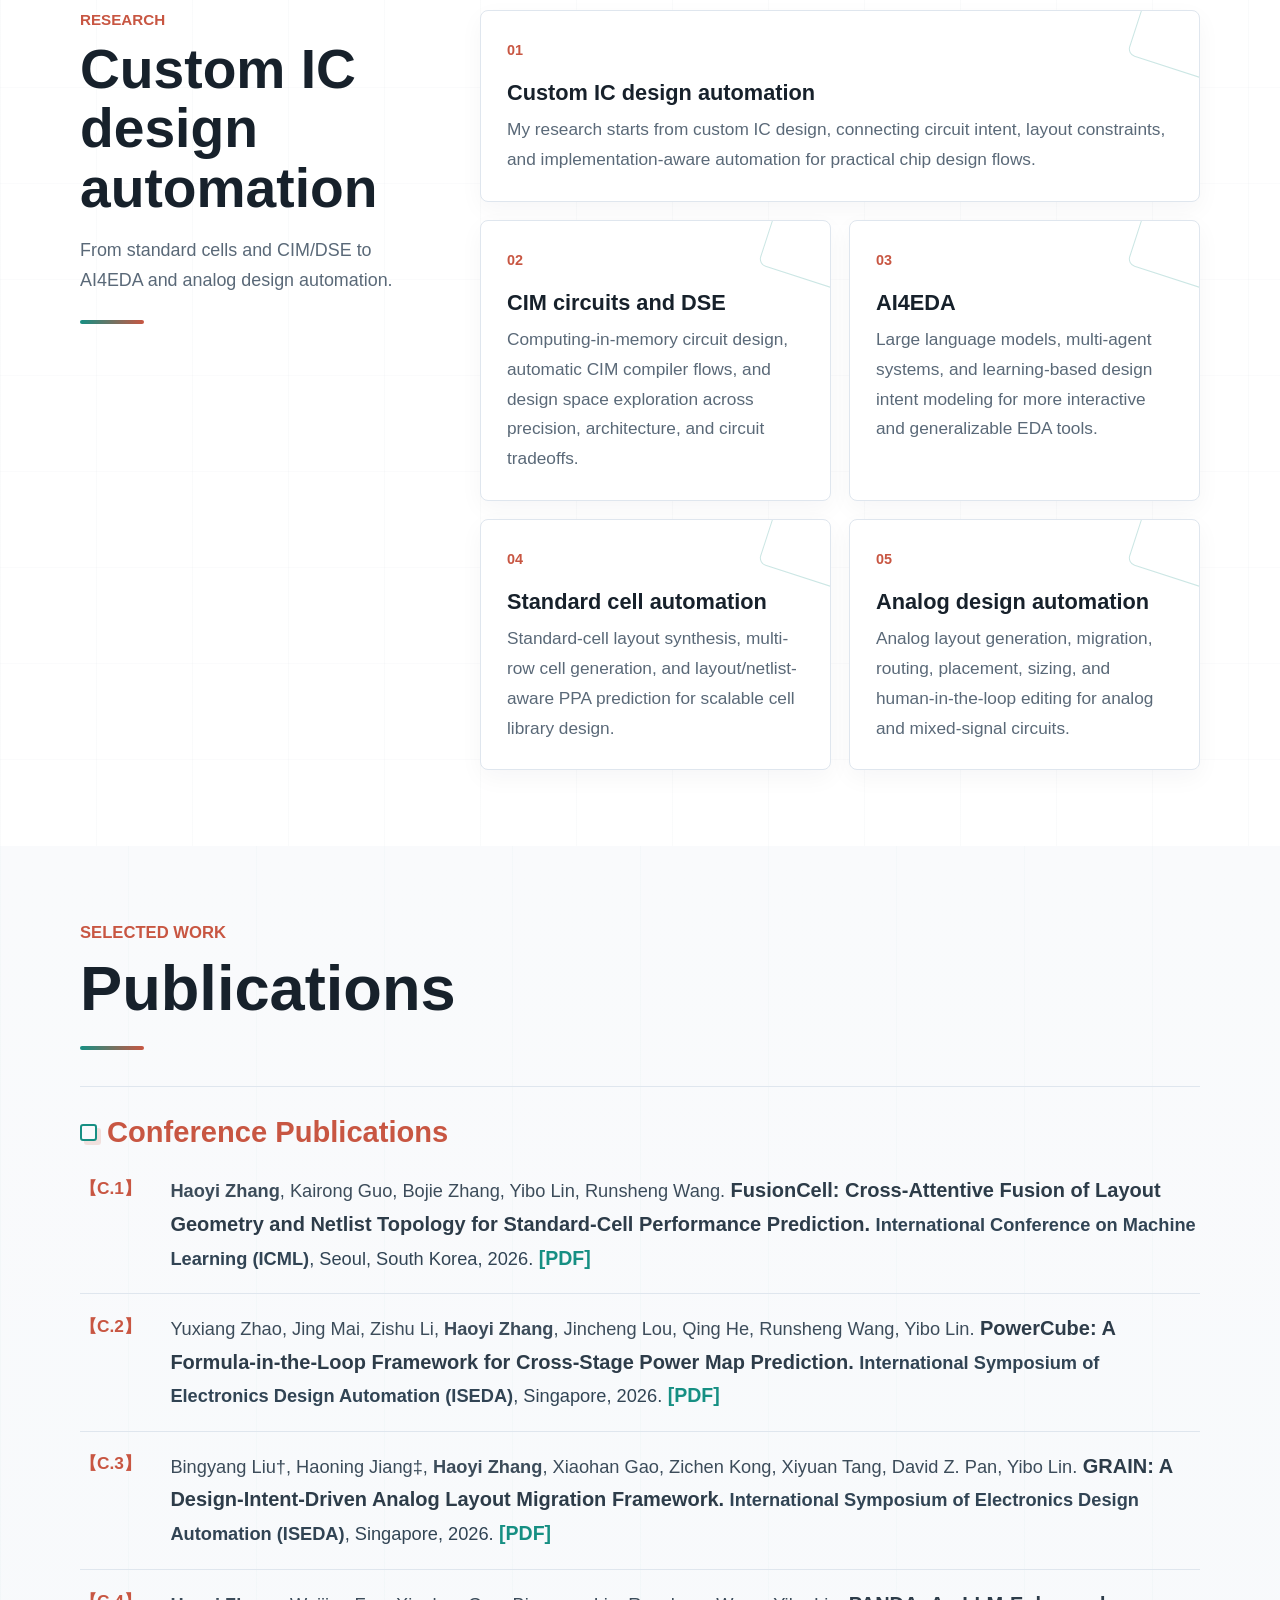
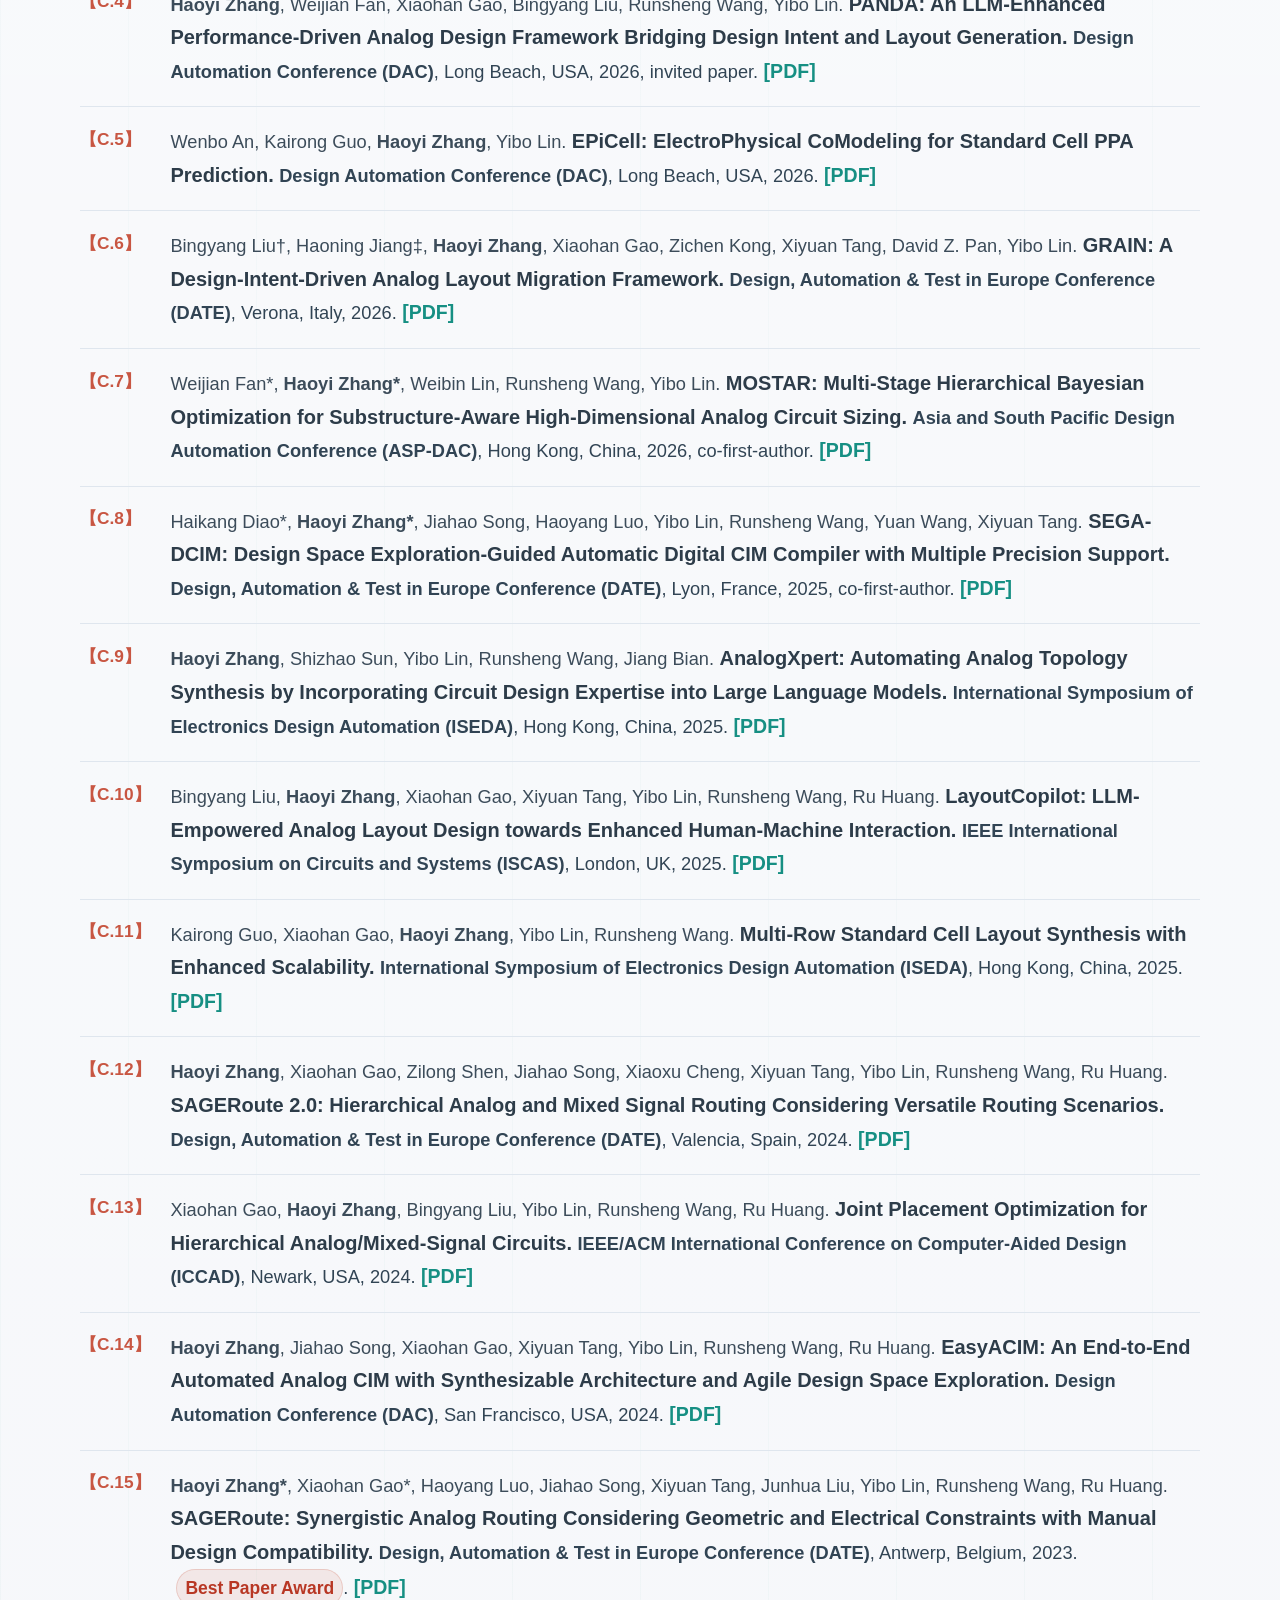
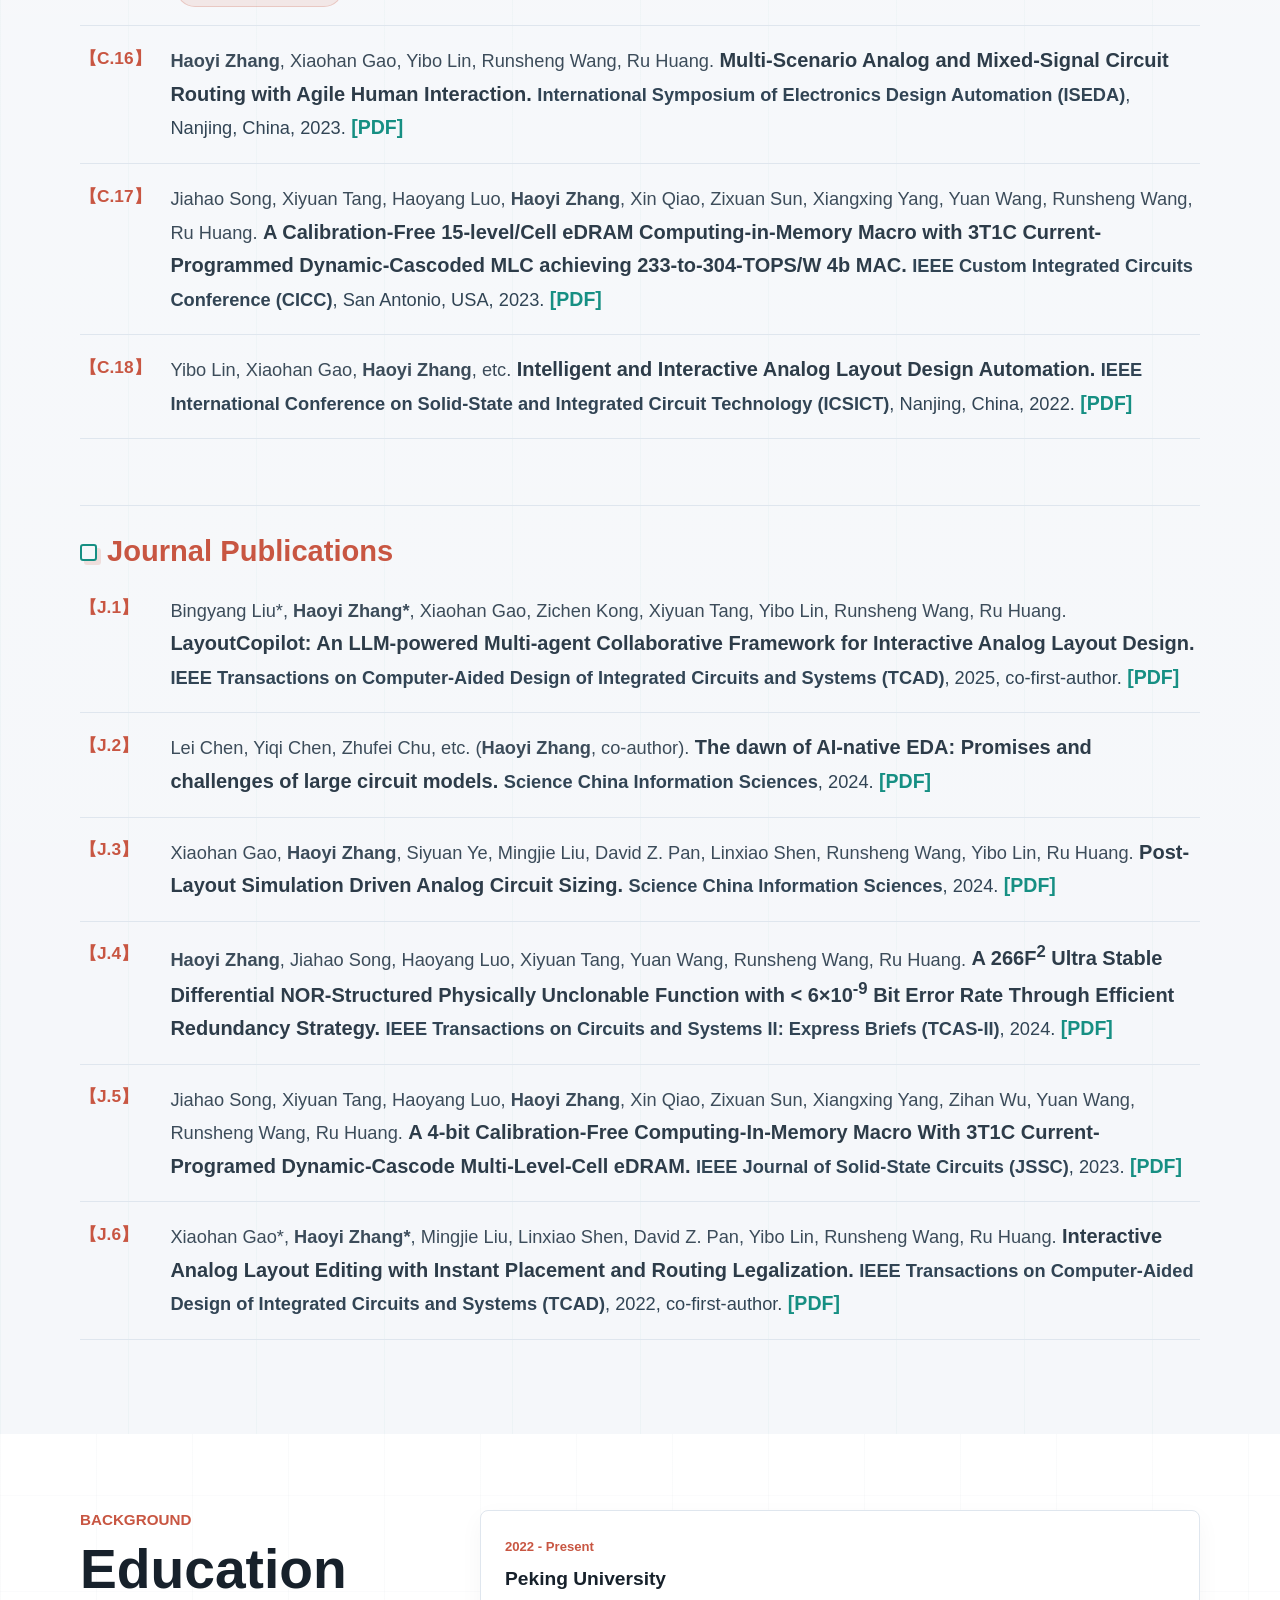
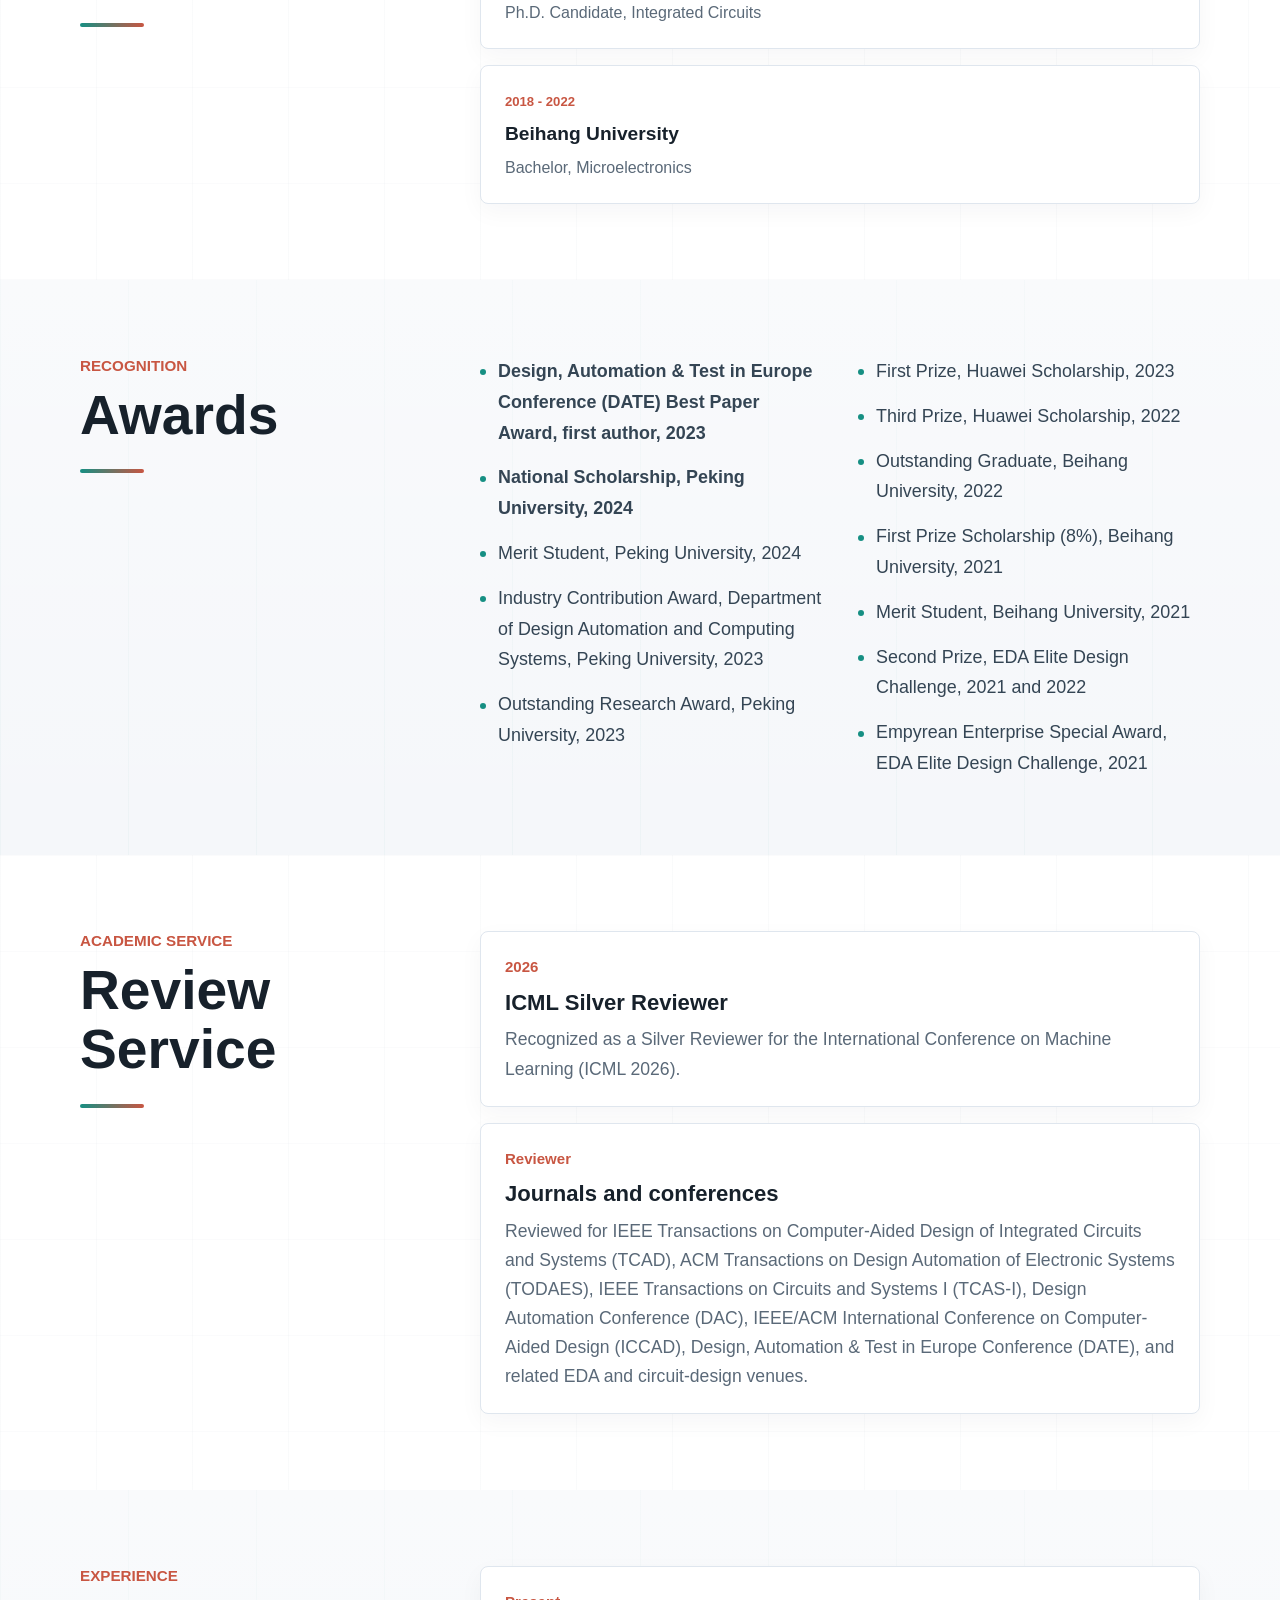
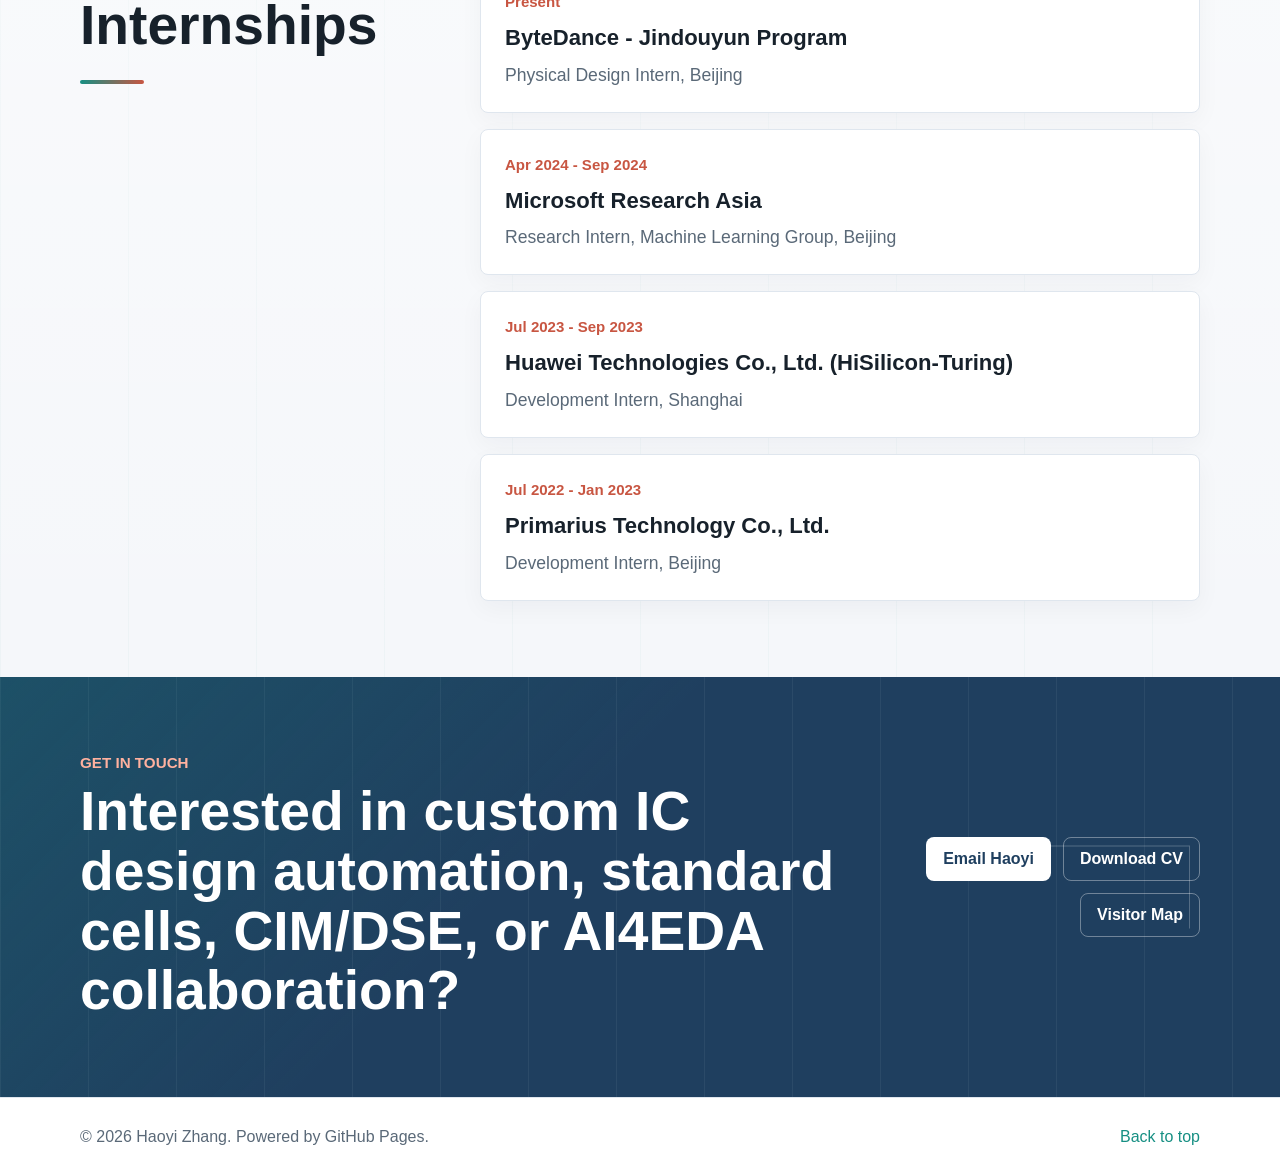
==== commit 0cee1119: "Use official visitor map embed" ====
--- a/index.html
+++ b/index.html
@@ -88,17 +88,12 @@
           </div>
         </div>
 
-        <div class="visitor-globe-card world-map-card live-map-card" data-live-map-card aria-label="Visitor world map">
-          <div class="world-map-visual" aria-hidden="true">
-            <img class="world-map-image" src="assets/world-map-real.svg" alt="">
-            <span class="map-credit">Map: Natural Earth</span>
-            <div class="live-map-callout">
-              <strong>Live visitor map</strong>
-              <span>Real city-level dots load from the shared visitor map.</span>
+        <div class="visitor-globe-card world-map-card" aria-label="Visitor world map">
+          <div class="real-visitor-map" aria-label="Real visitor locations">
+            <div class="visitor-widget-embed">
+              <script id="_wauzh1">var _wau = _wau || []; _wau.push(["map", "zhywhiteio", "zh1", "620", "310", "natural", "star-red"]);</script>
+              <script async src="https://waust.at/m.js"></script>
             </div>
-          </div>
-          <div class="real-visitor-map" data-live-map-frame data-widget-id="zh1" data-widget-width="620" data-widget-height="310" aria-label="Real visitor locations">
-            <span class="map-loading">Loading live visitor map...</span>
           </div>
           <div class="globe-info">
             <h3>Live visitor map</h3>
@@ -432,6 +427,5 @@
     </div>
   </footer>
 
-  <script src="assets/live-visitor-map.js" defer></script>
 </body>
 </html>
--- a/style.css
+++ b/style.css
@@ -542,38 +542,6 @@
   line-height: 1.2;
 }
 
-.live-map-card.is-live .world-map-visual {
-  display: none;
-}
-
-.live-map-callout {
-  position: absolute;
-  z-index: 5;
-  left: 18px;
-  bottom: 18px;
-  display: grid;
-  gap: 3px;
-  max-width: min(320px, calc(100% - 36px));
-  padding: 12px 14px;
-  border: 1px solid rgba(255, 255, 255, 0.66);
-  border-radius: 8px;
-  color: var(--ink);
-  background: rgba(255, 255, 255, 0.82);
-  box-shadow: 0 12px 28px rgba(23, 33, 43, 0.1);
-  backdrop-filter: blur(10px);
-}
-
-.live-map-callout strong {
-  font-size: 1rem;
-  line-height: 1.2;
-}
-
-.live-map-callout span {
-  color: var(--muted);
-  font-size: 0.88rem;
-  line-height: 1.35;
-}
-
 .real-visitor-map {
   position: relative;
   z-index: 1;
@@ -590,32 +558,12 @@
   box-shadow: inset 0 1px 0 rgba(255, 255, 255, 0.72);
 }
 
-.real-visitor-map.is-hidden {
-  display: none;
-}
-
-.map-loading {
-  color: var(--muted);
-  font-size: 0.96rem;
-  font-weight: 800;
-}
-
 .visitor-widget-embed {
   width: 100%;
   min-width: min(620px, 100%);
   min-height: 310px;
   display: grid;
   place-items: center;
-}
-
-.visitor-live-frame {
-  display: block;
-  width: 100%;
-  min-width: 620px;
-  max-width: 100%;
-  min-height: 330px;
-  border: 0;
-  background: transparent;
 }
 
 .visitor-widget-embed iframe,
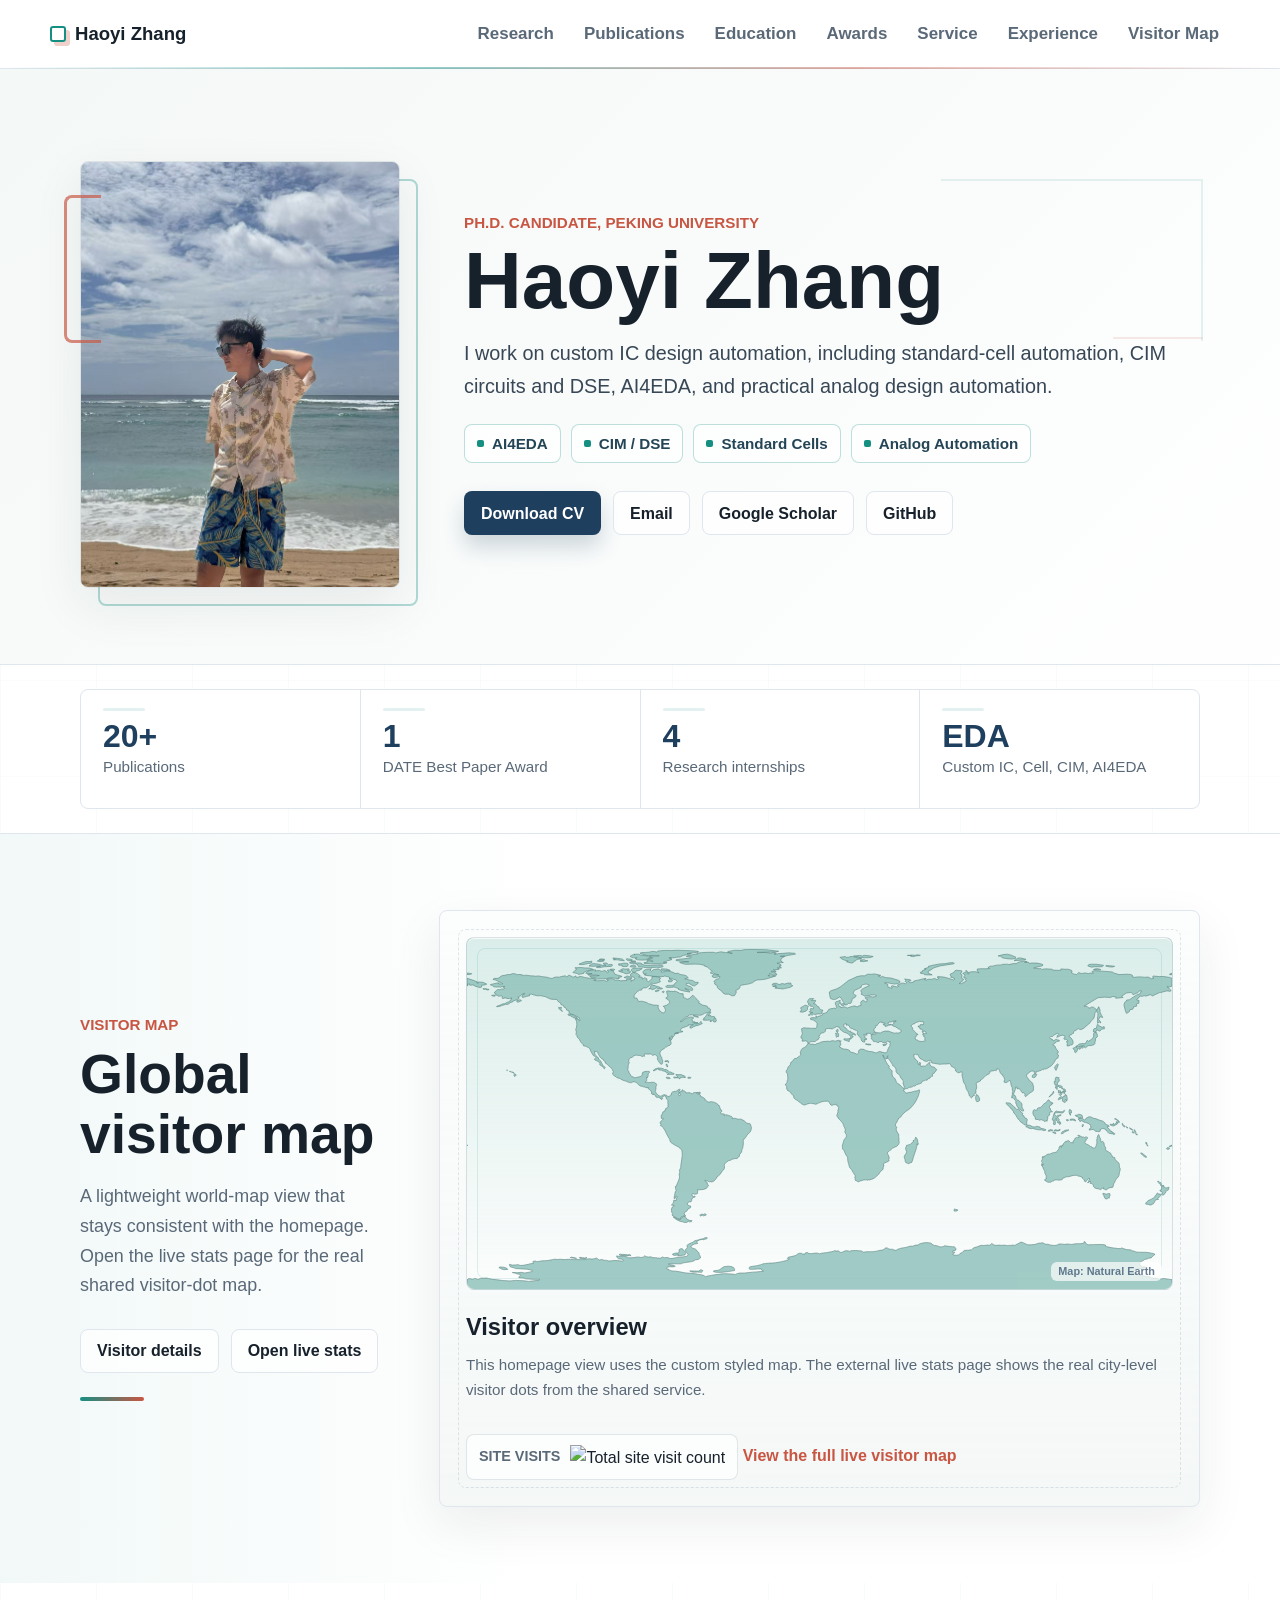
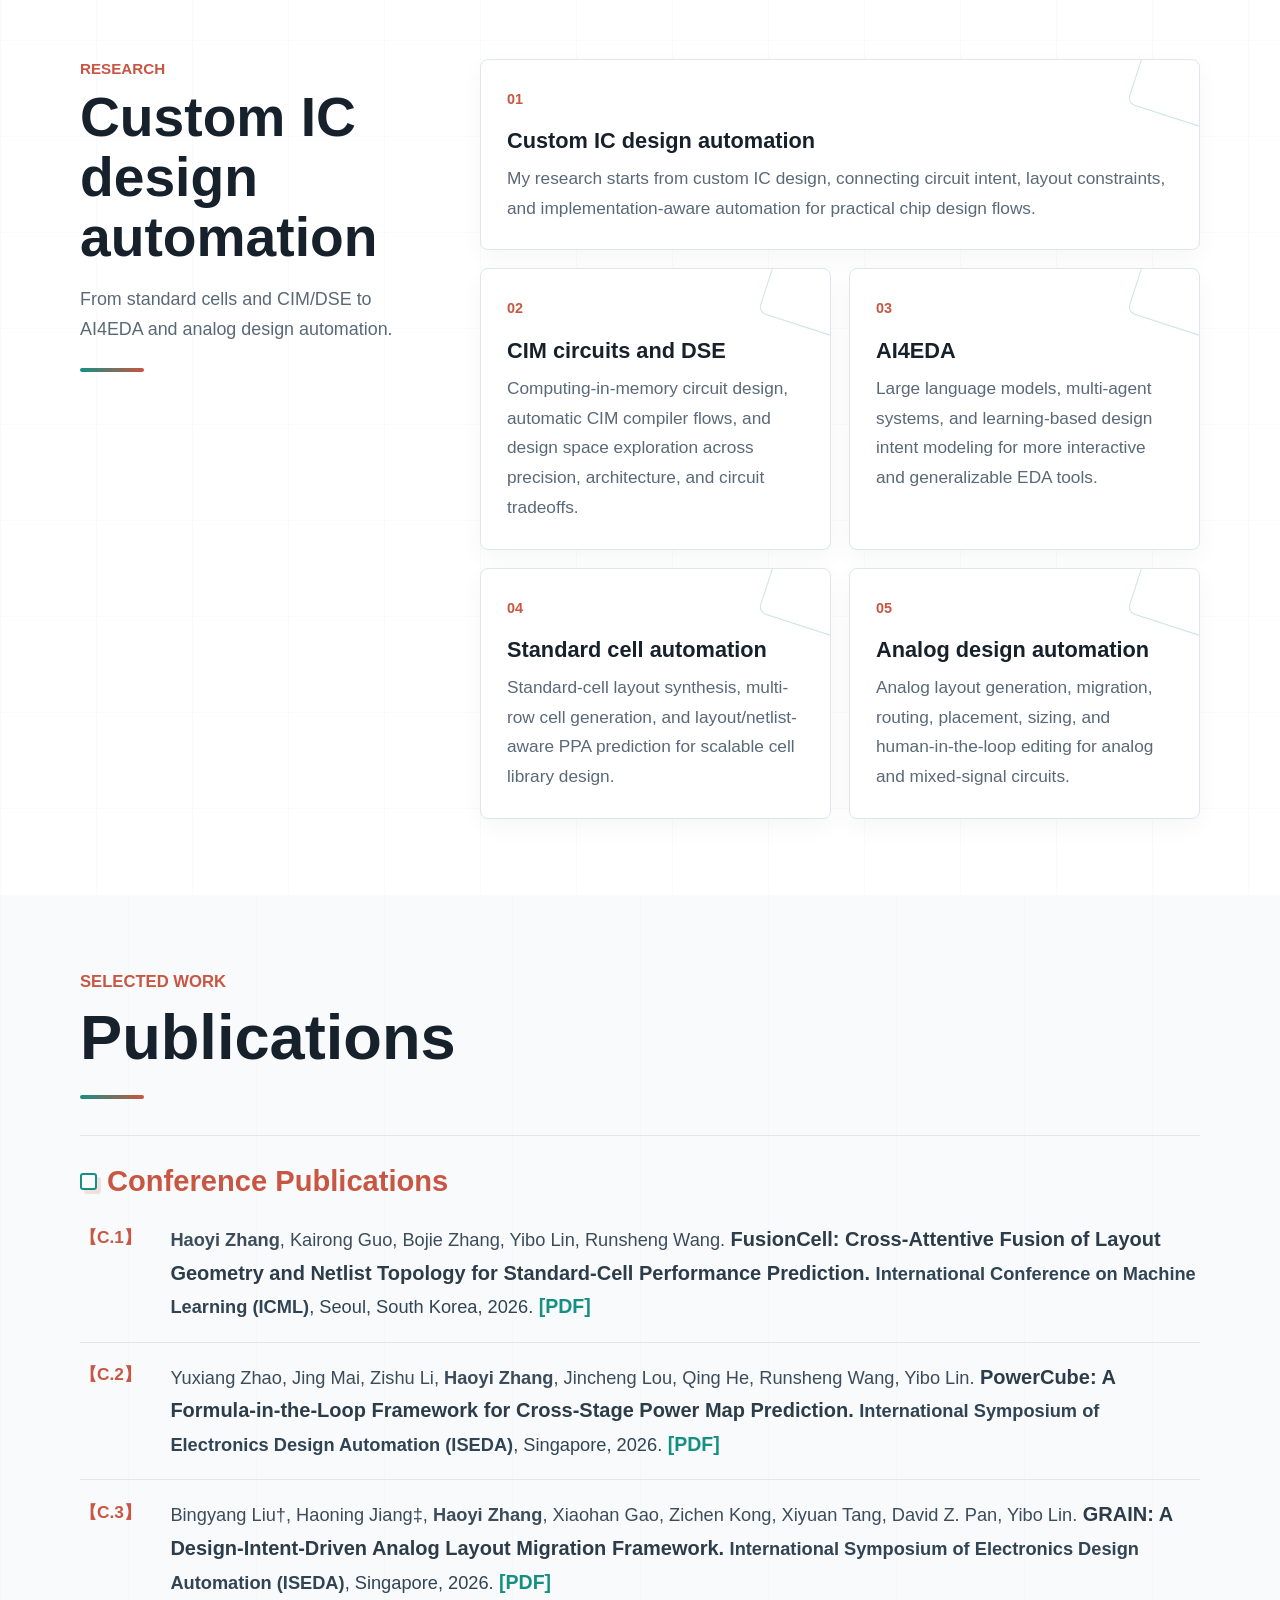
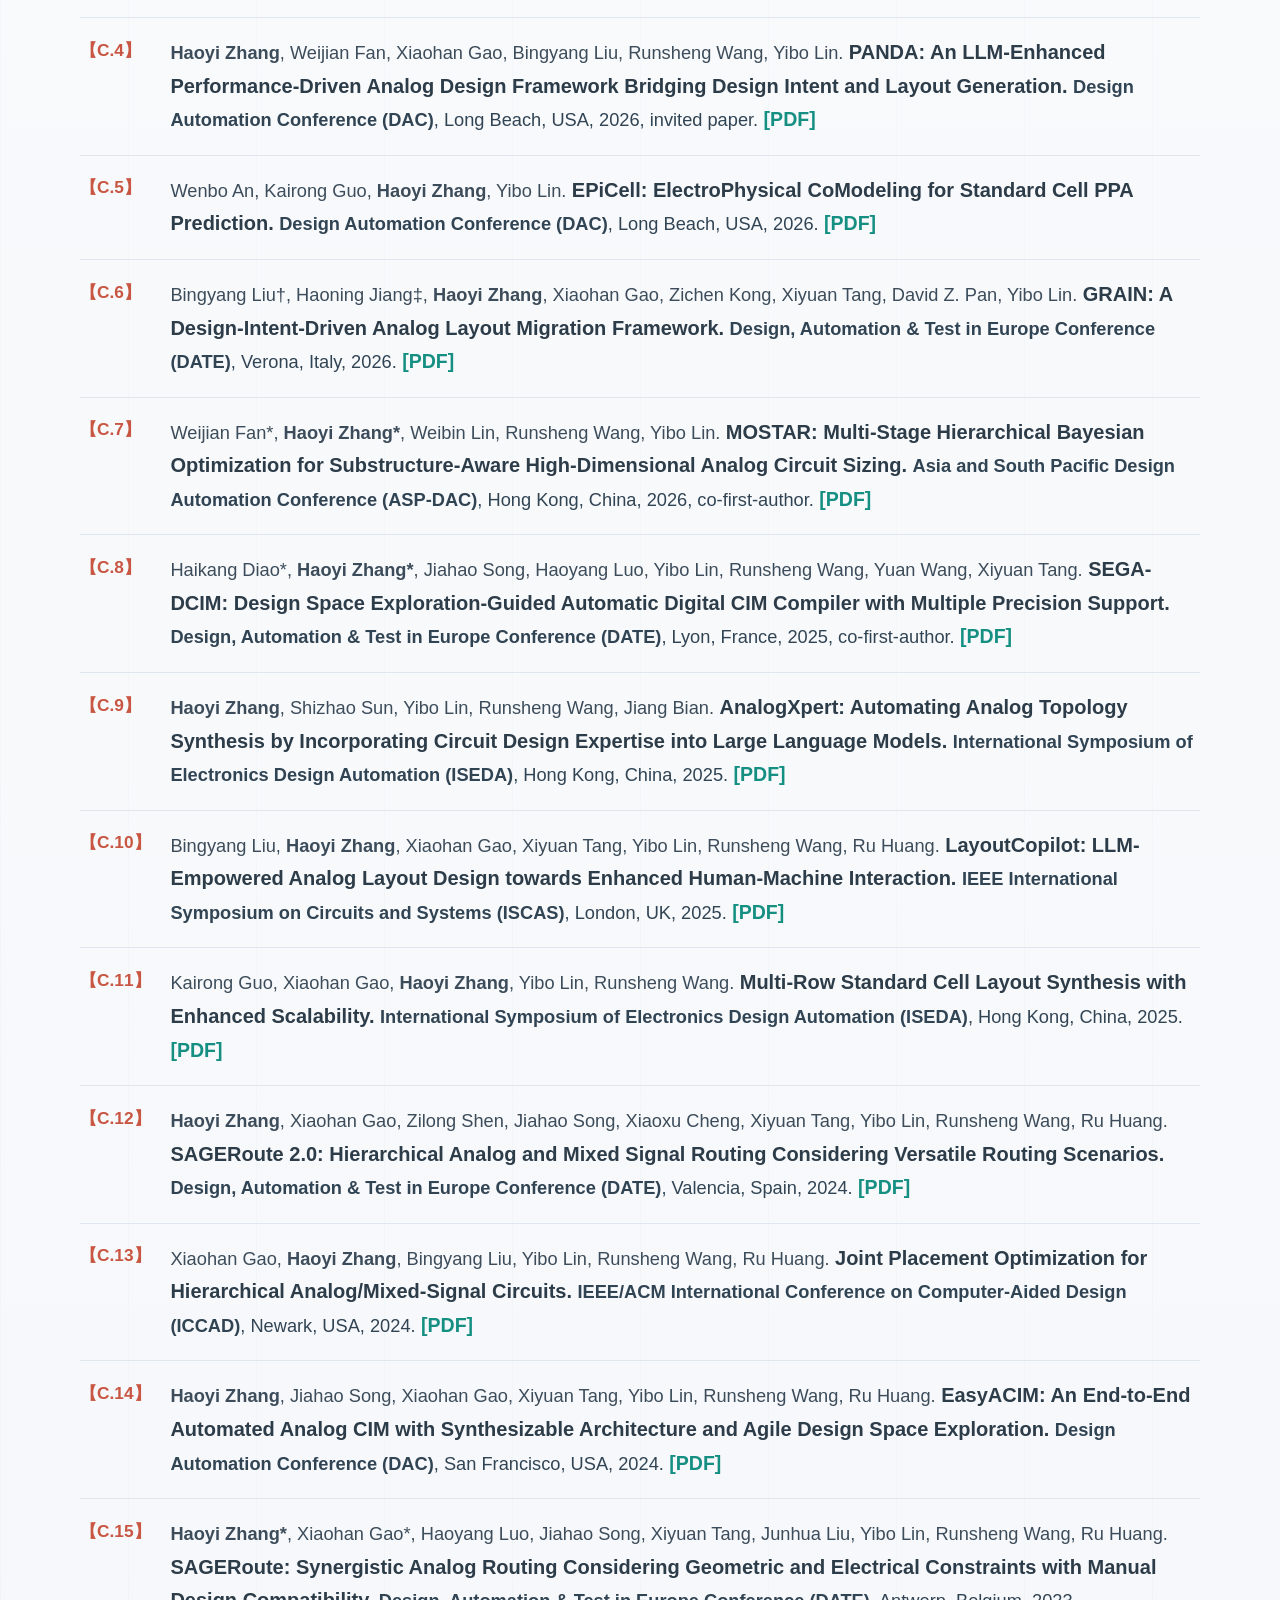
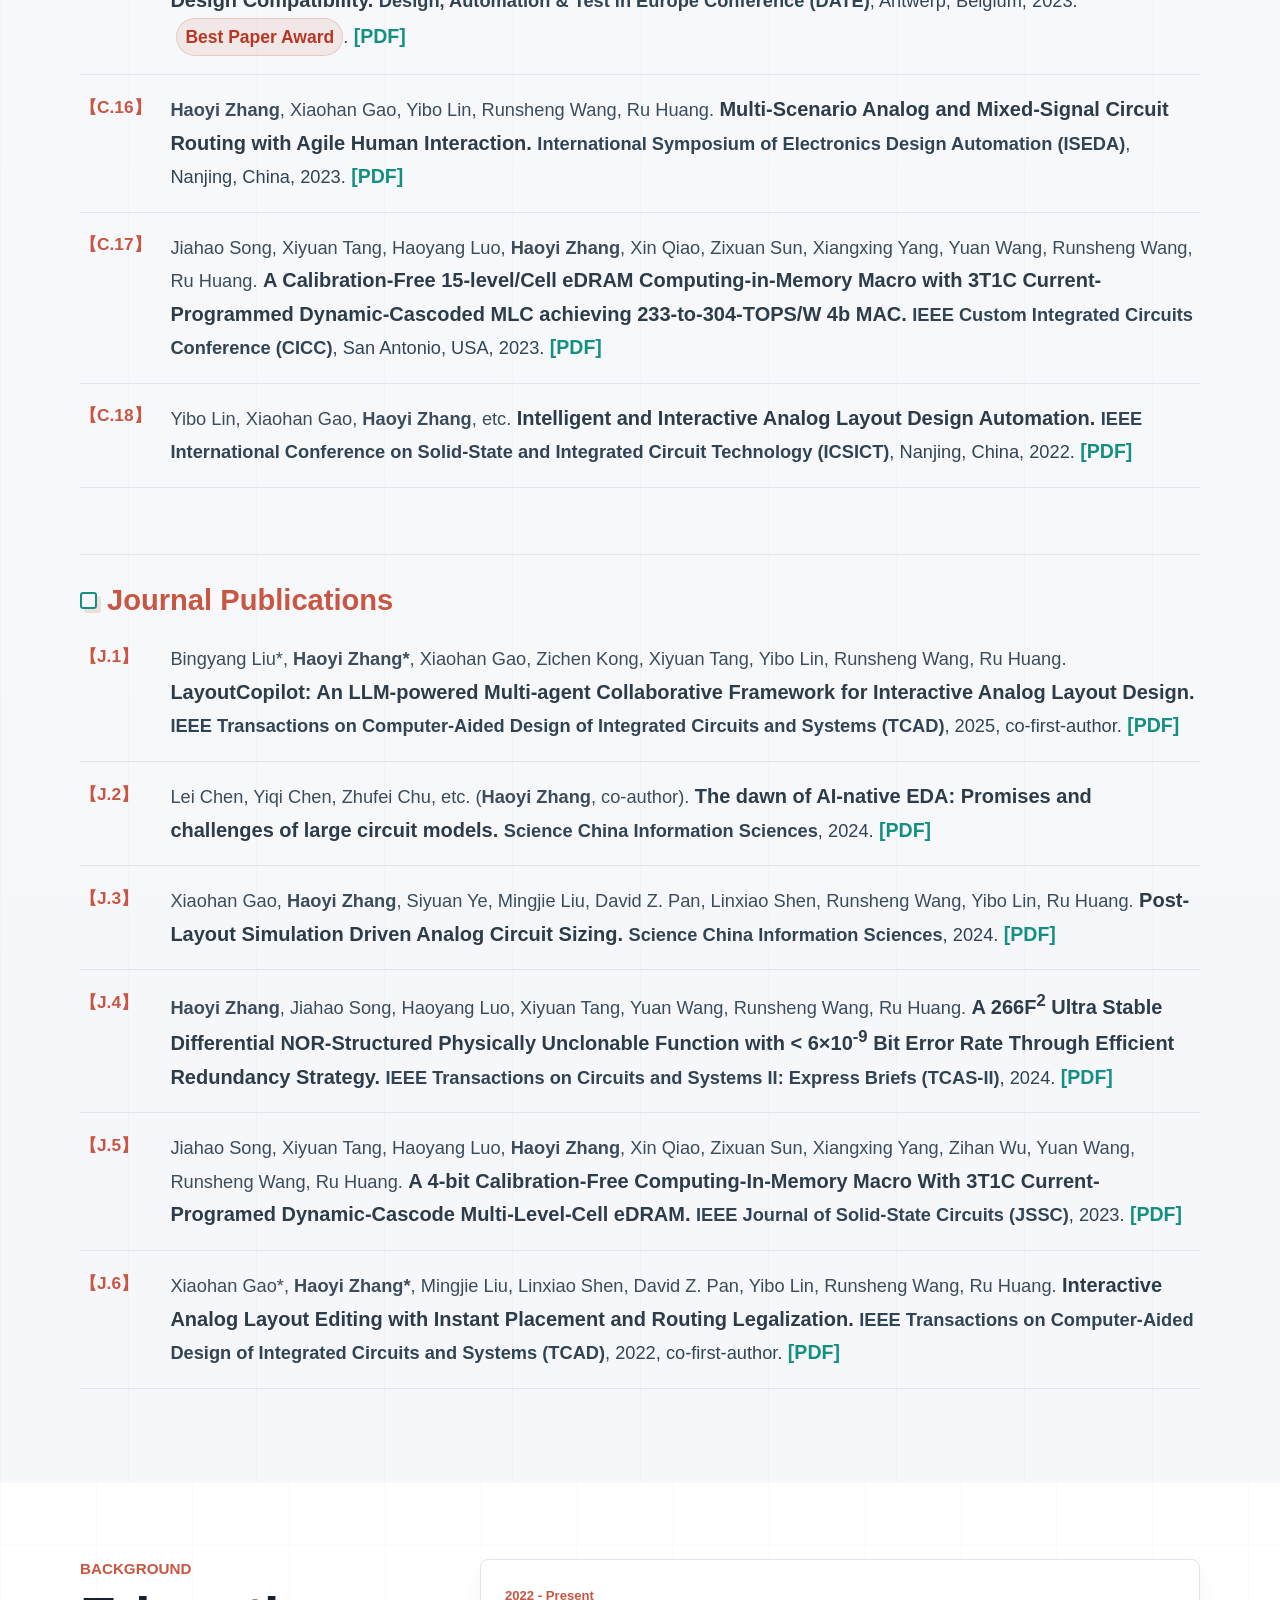
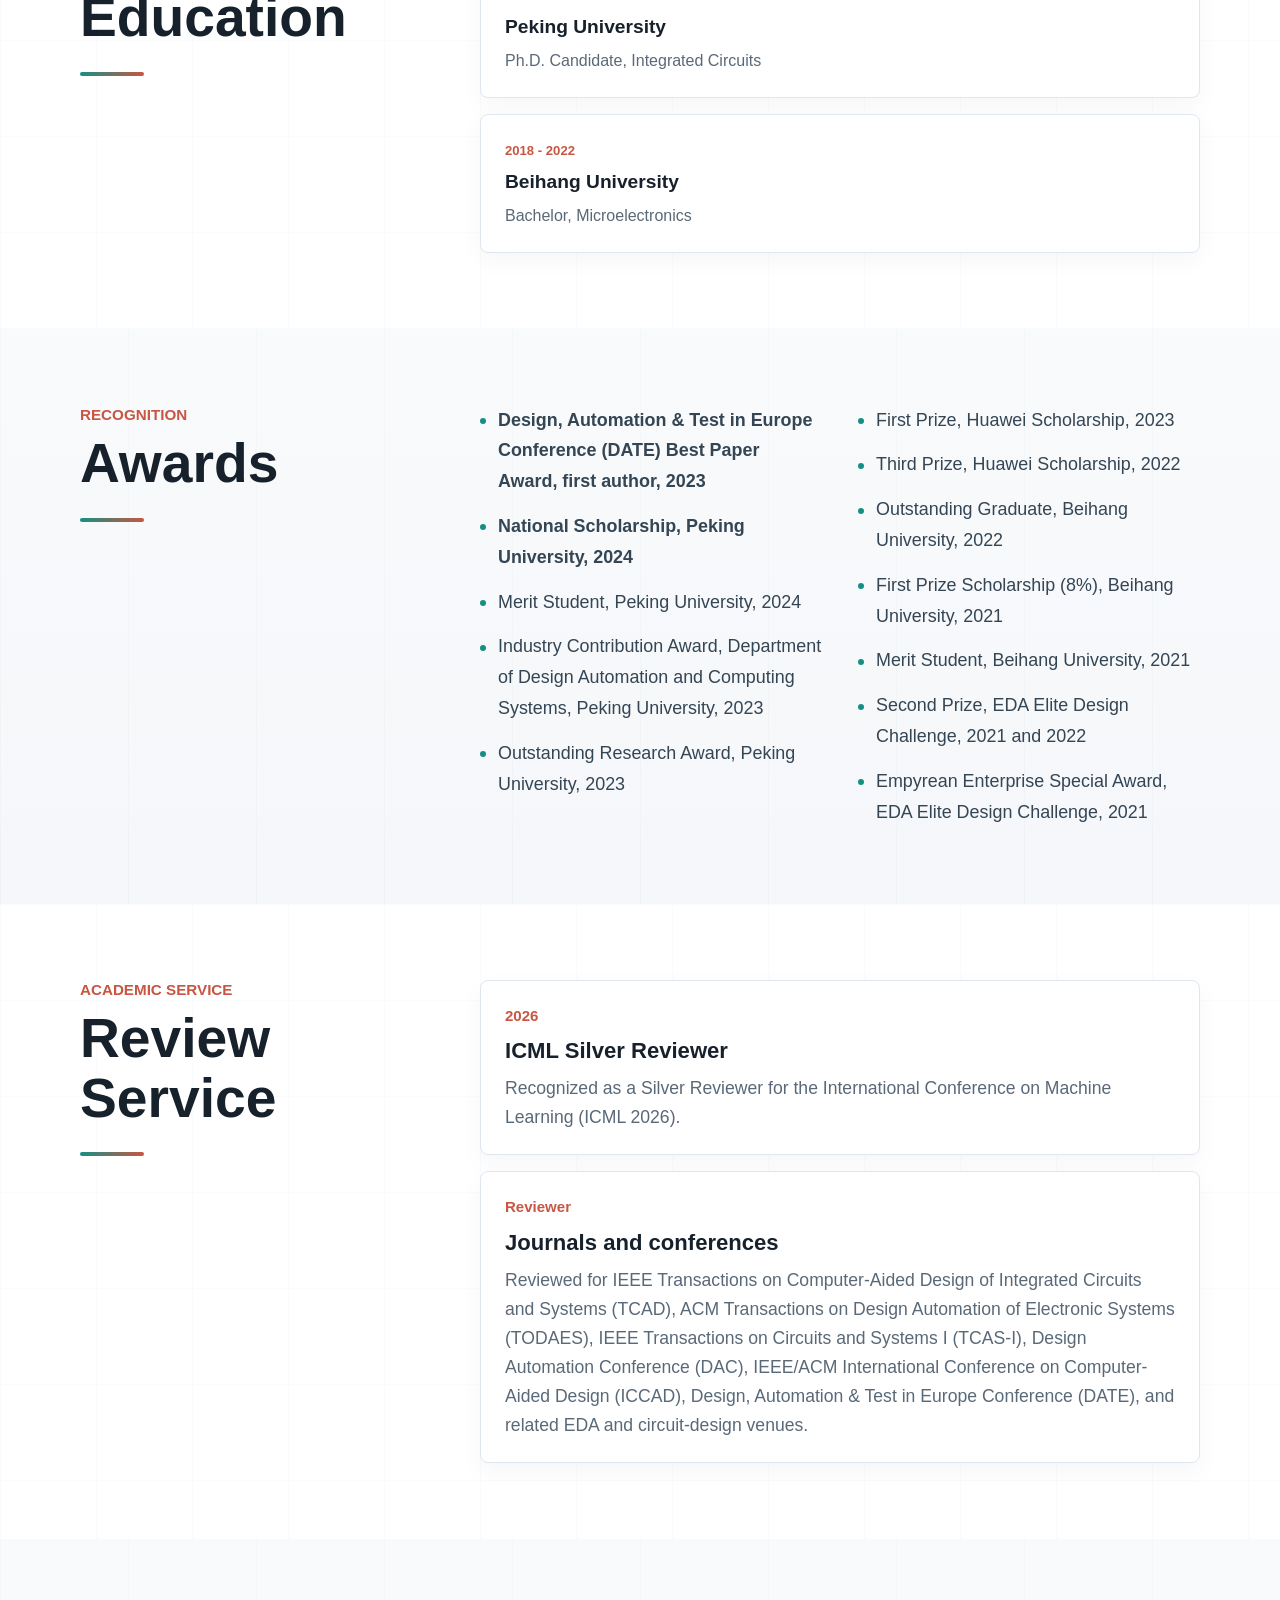
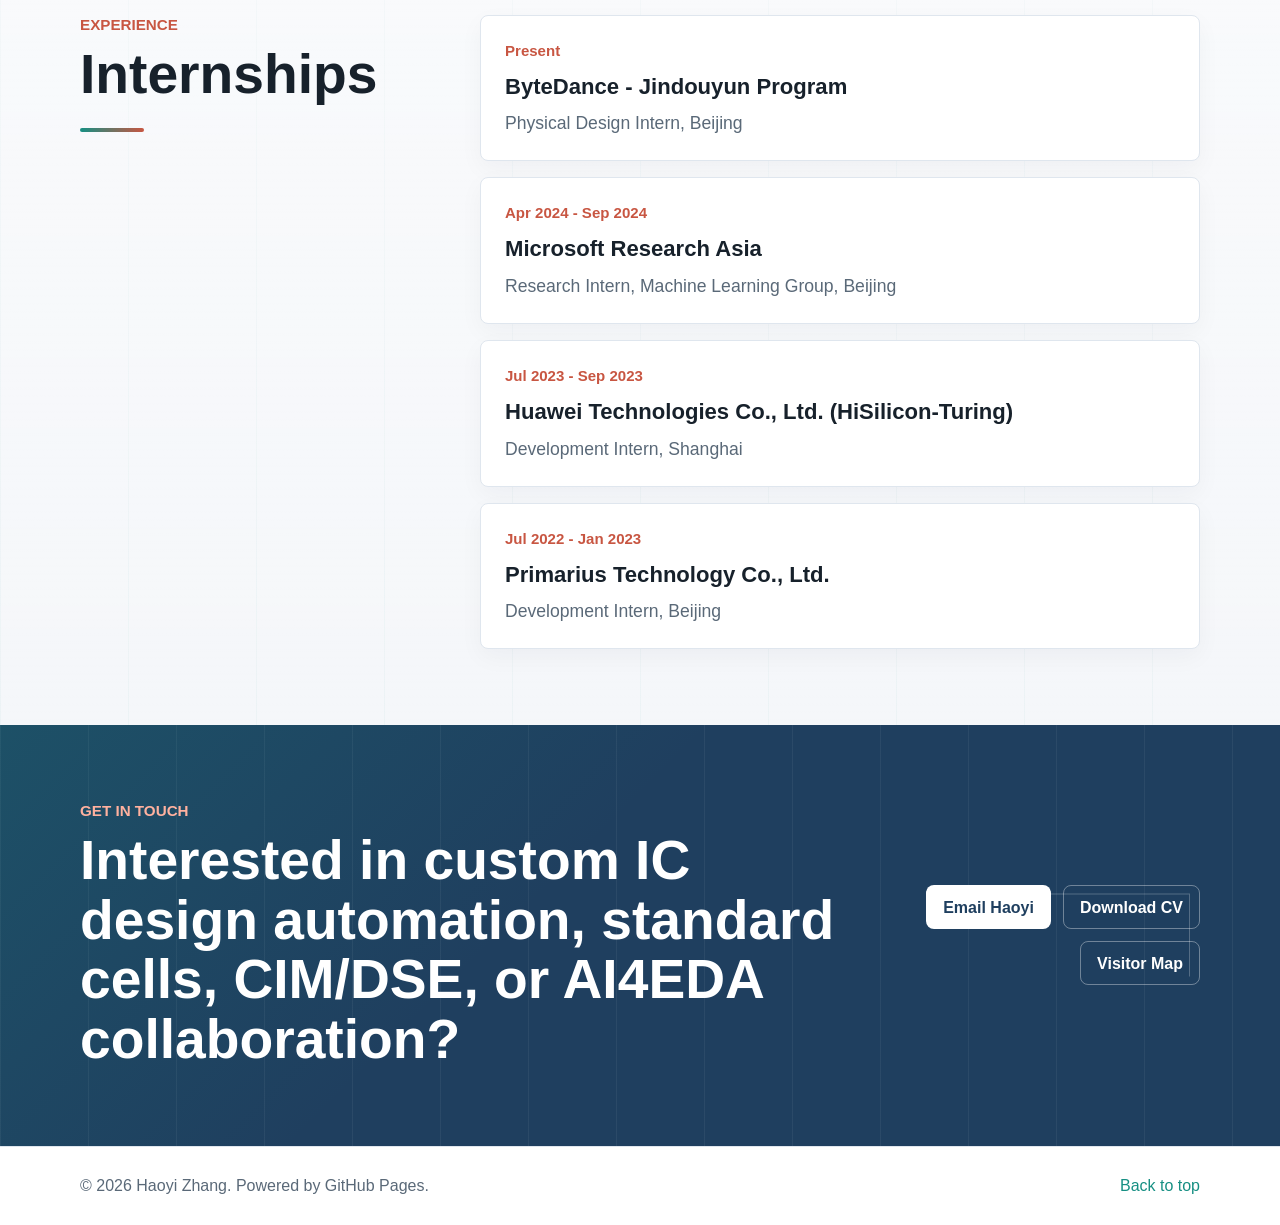
==== commit 562ef05d: "Restore styled visitor map" ====
--- a/index.html
+++ b/index.html
@@ -79,8 +79,8 @@
           <p class="eyebrow">Visitor Map</p>
           <h2>Global visitor map</h2>
           <p class="section-summary">
-            Real city-level visitor dots are shown automatically through a shared visitor map service, so recent visits
-            appear on the map without any manual lookup.
+            A lightweight world-map view that stays consistent with the homepage. Open the live stats page for the
+            real shared visitor-dot map.
           </p>
           <div class="visitor-actions">
             <a class="button secondary" href="visitors.html">Visitor details</a>
@@ -89,16 +89,15 @@
         </div>
 
         <div class="visitor-globe-card world-map-card" aria-label="Visitor world map">
-          <div class="real-visitor-map" aria-label="Real visitor locations">
-            <div class="visitor-widget-embed">
-              <script id="_wauzh1">var _wau = _wau || []; _wau.push(["map", "zhywhiteio", "zh1", "620", "310", "natural", "star-red"]);</script>
-              <script async src="https://waust.at/m.js"></script>
-            </div>
+          <div class="world-map-visual" aria-hidden="true">
+            <img class="world-map-image" src="assets/world-map-real.svg" alt="">
+            <span class="map-credit">Map: Natural Earth</span>
           </div>
           <div class="globe-info">
-            <h3>Live visitor map</h3>
+            <h3>Visitor overview</h3>
             <p class="privacy-note">
-              The red dots are generated by the shared visitor map service, not by local browser storage.
+              This homepage view uses the custom styled map. The external live stats page shows the real city-level
+              visitor dots from the shared service.
             </p>
             <div class="visit-counter" aria-label="Public site visit counter">
               <span class="visit-counter-label">Site visits</span>
--- a/style.css
+++ b/style.css
@@ -542,37 +542,6 @@
   line-height: 1.2;
 }
 
-.real-visitor-map {
-  position: relative;
-  z-index: 1;
-  width: 100%;
-  min-height: 330px;
-  display: grid;
-  place-items: center;
-  overflow: auto;
-  border: 1px solid rgba(31, 63, 95, 0.14);
-  border-radius: 8px;
-  background:
-    linear-gradient(180deg, rgba(203, 230, 225, 0.5), rgba(255, 255, 255, 0.82)),
-    #eaf4f2;
-  box-shadow: inset 0 1px 0 rgba(255, 255, 255, 0.72);
-}
-
-.visitor-widget-embed {
-  width: 100%;
-  min-width: min(620px, 100%);
-  min-height: 310px;
-  display: grid;
-  place-items: center;
-}
-
-.visitor-widget-embed iframe,
-.visitor-widget-embed img,
-.visitor-widget-embed object {
-  max-width: 100%;
-  border: 0;
-}
-
 .visitor-stats-link {
   display: inline-flex;
   width: fit-content;
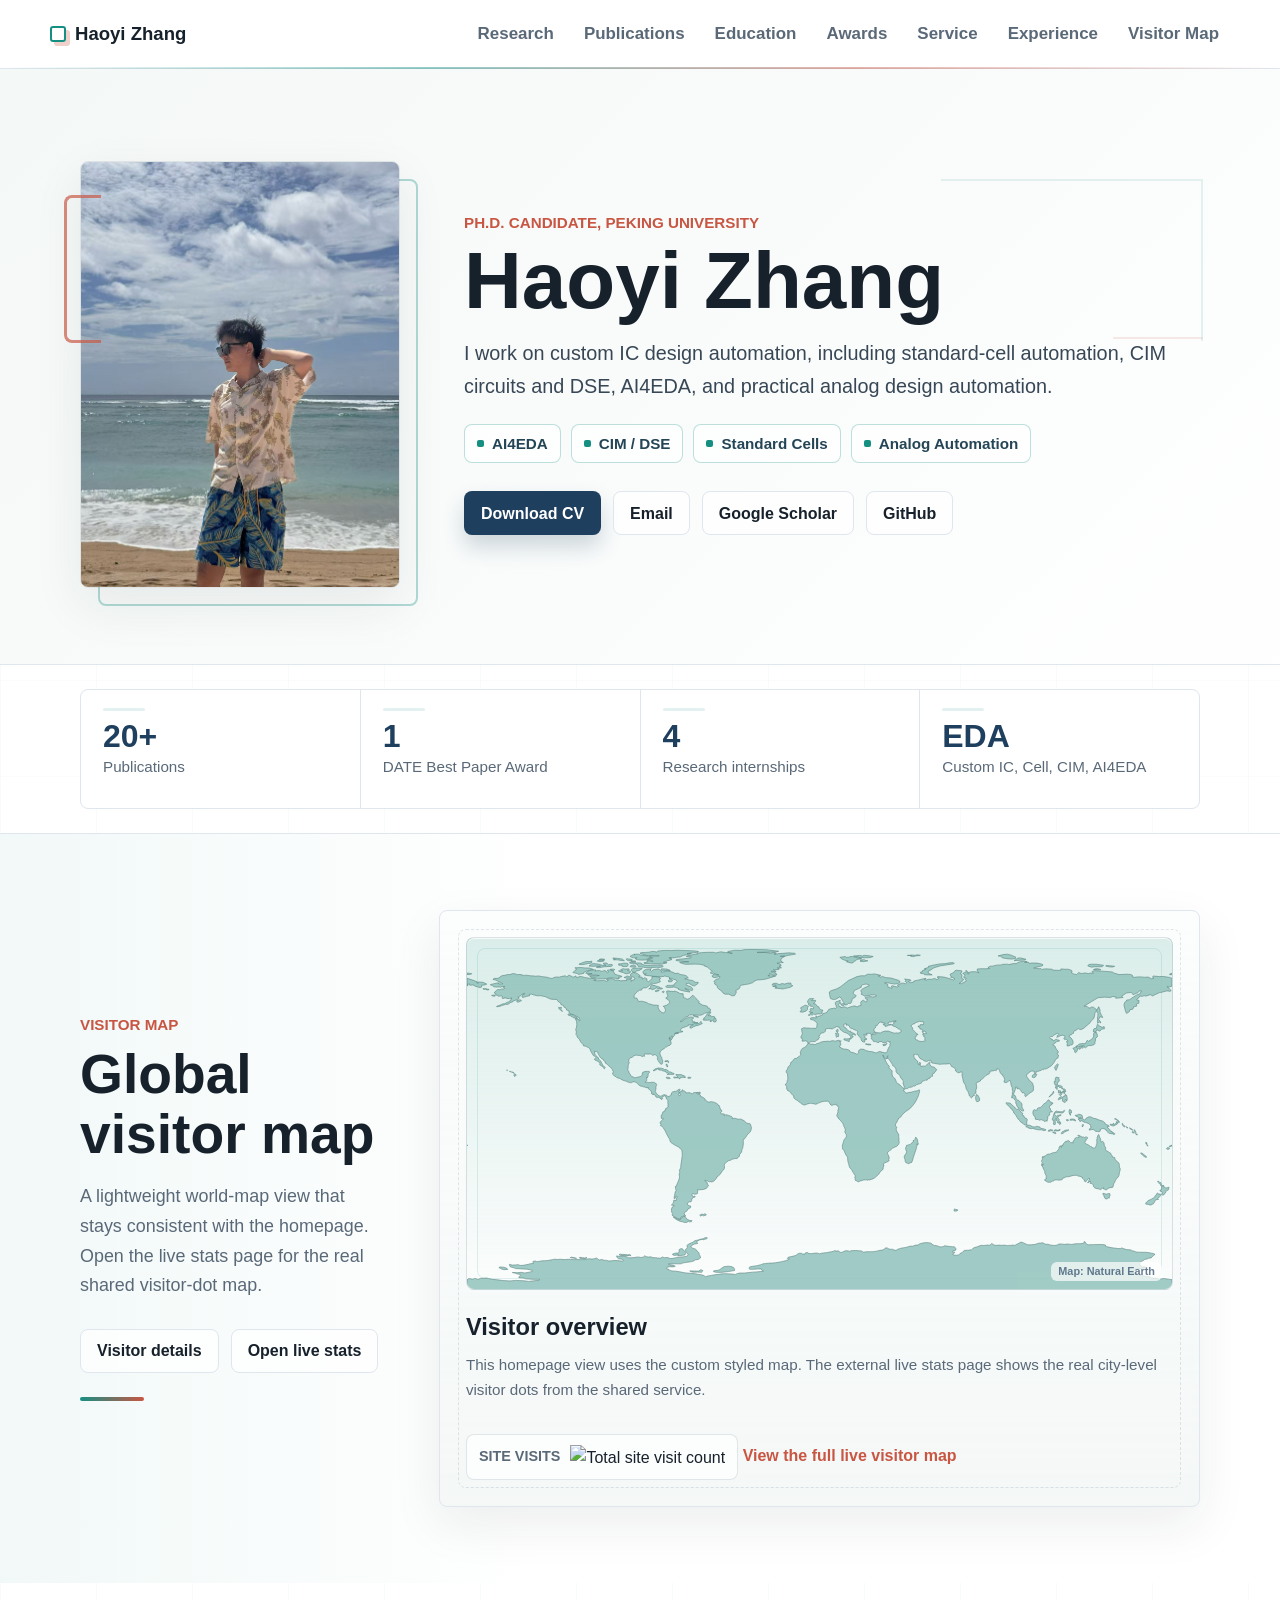
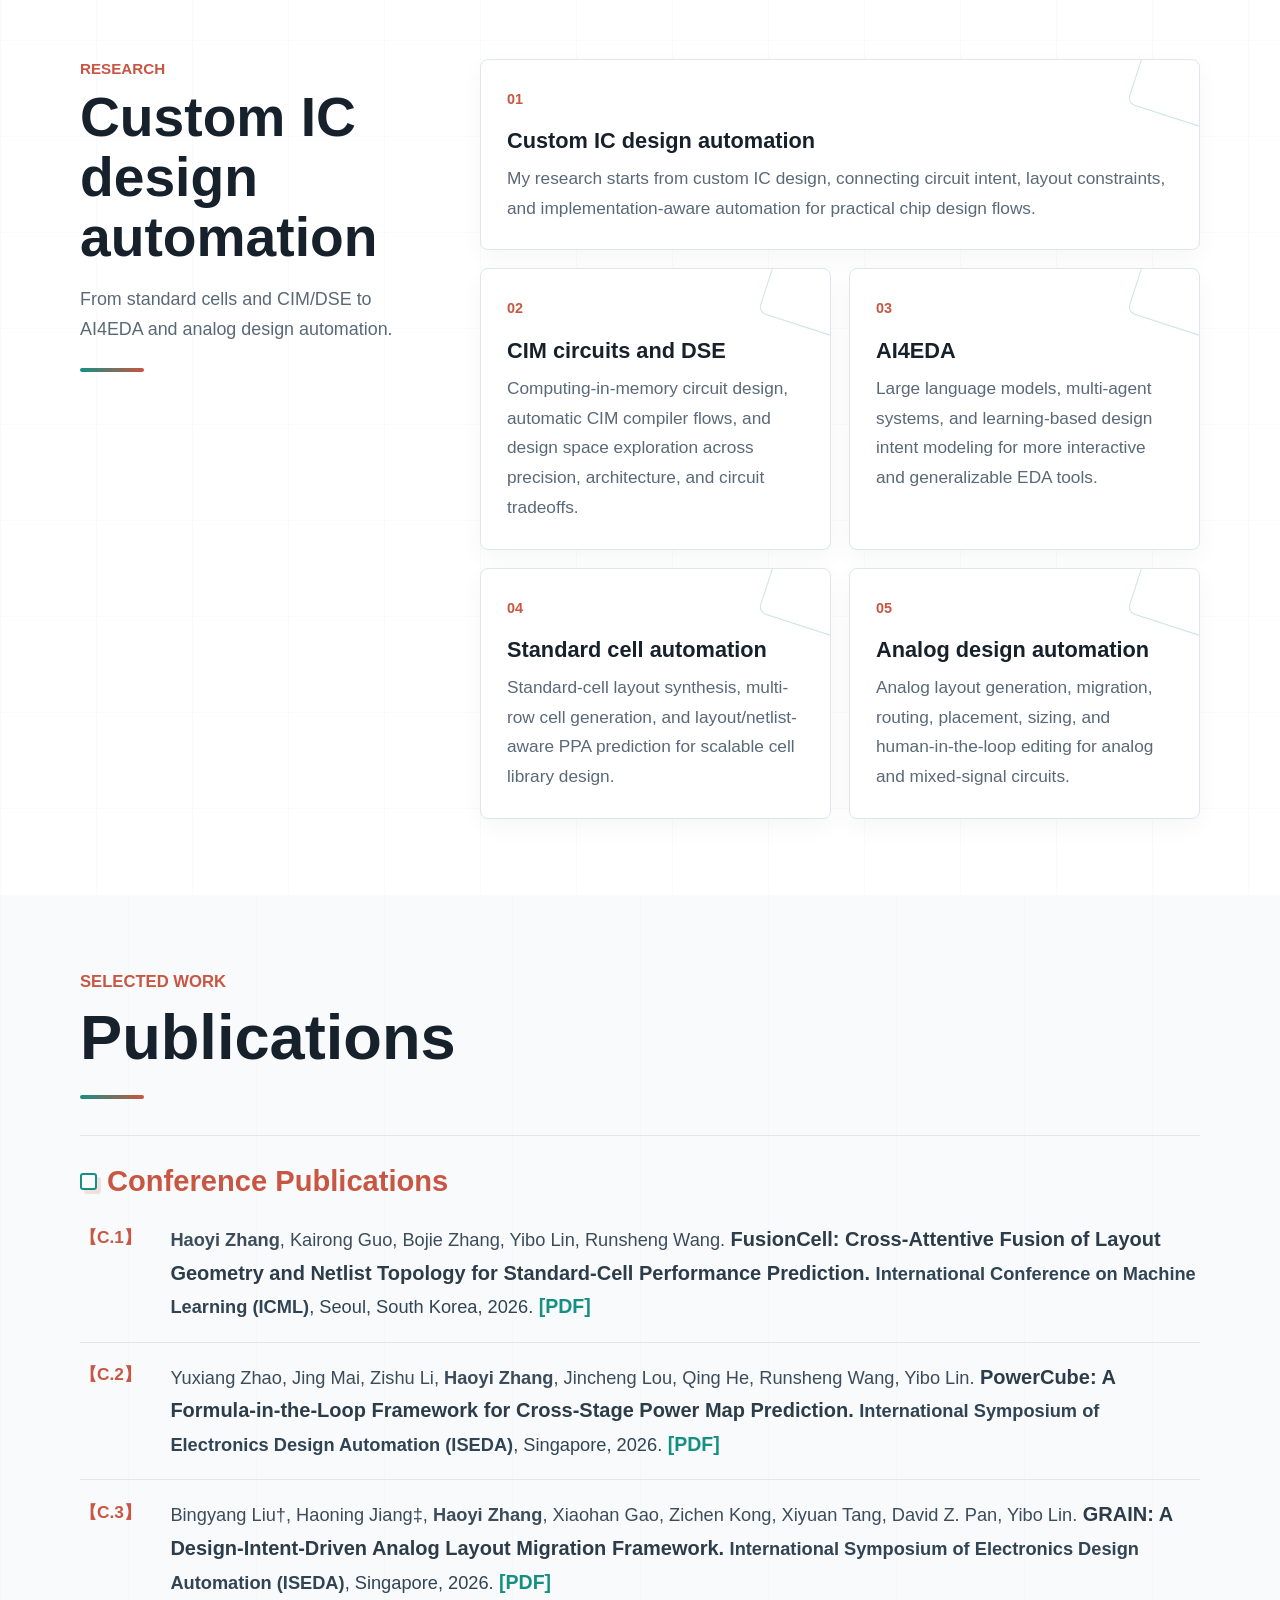
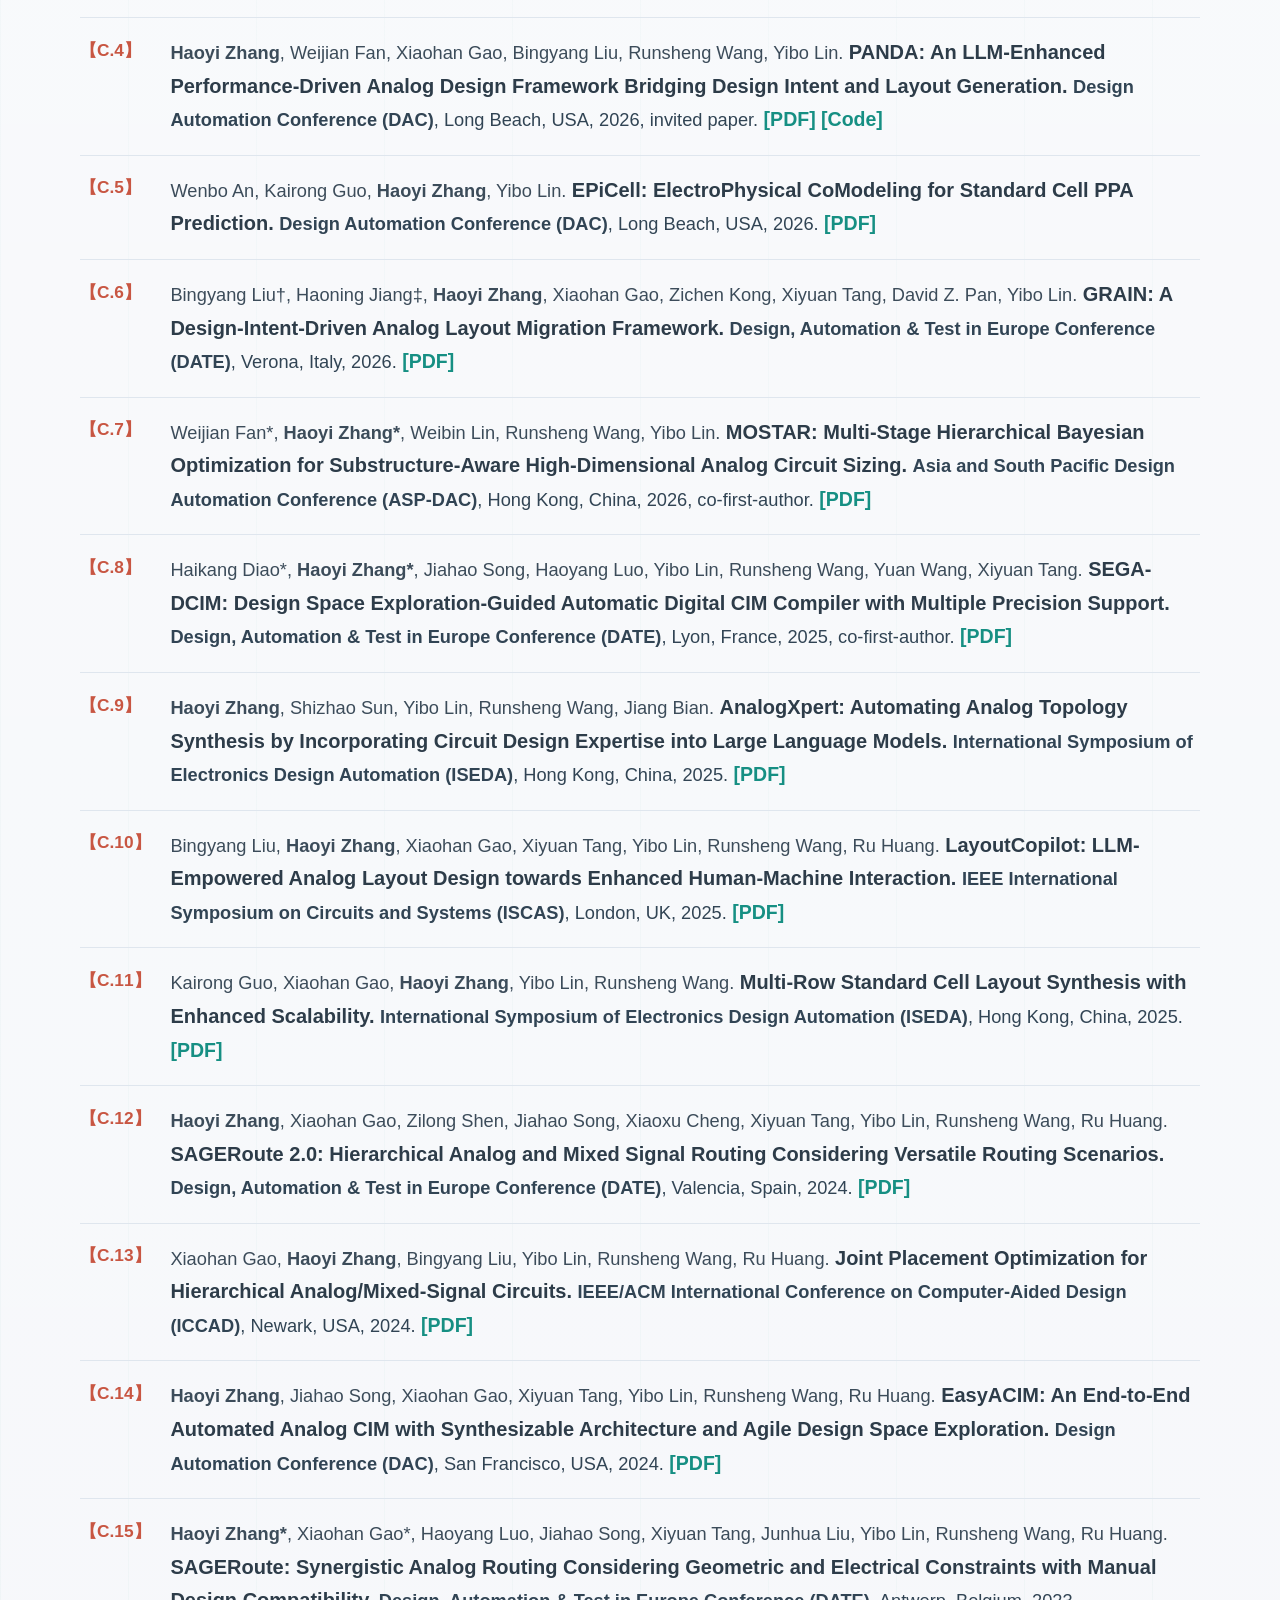
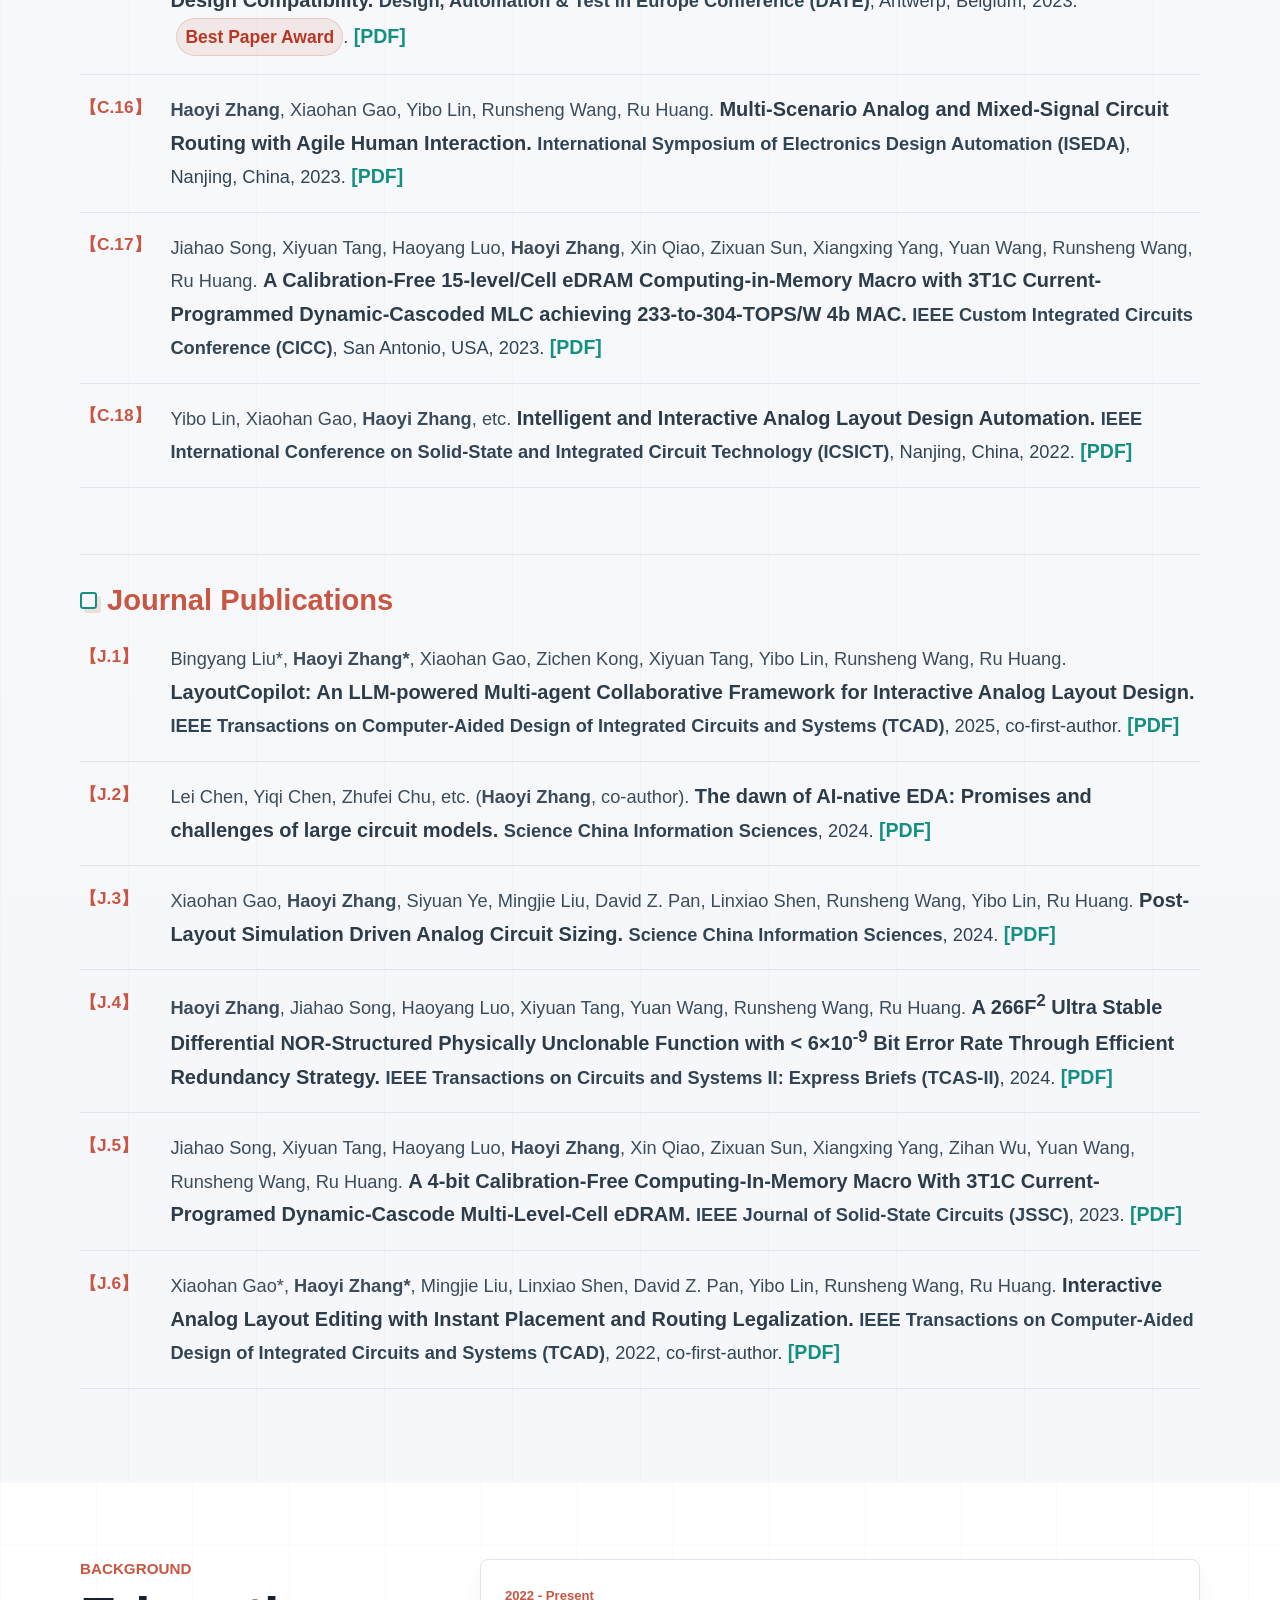
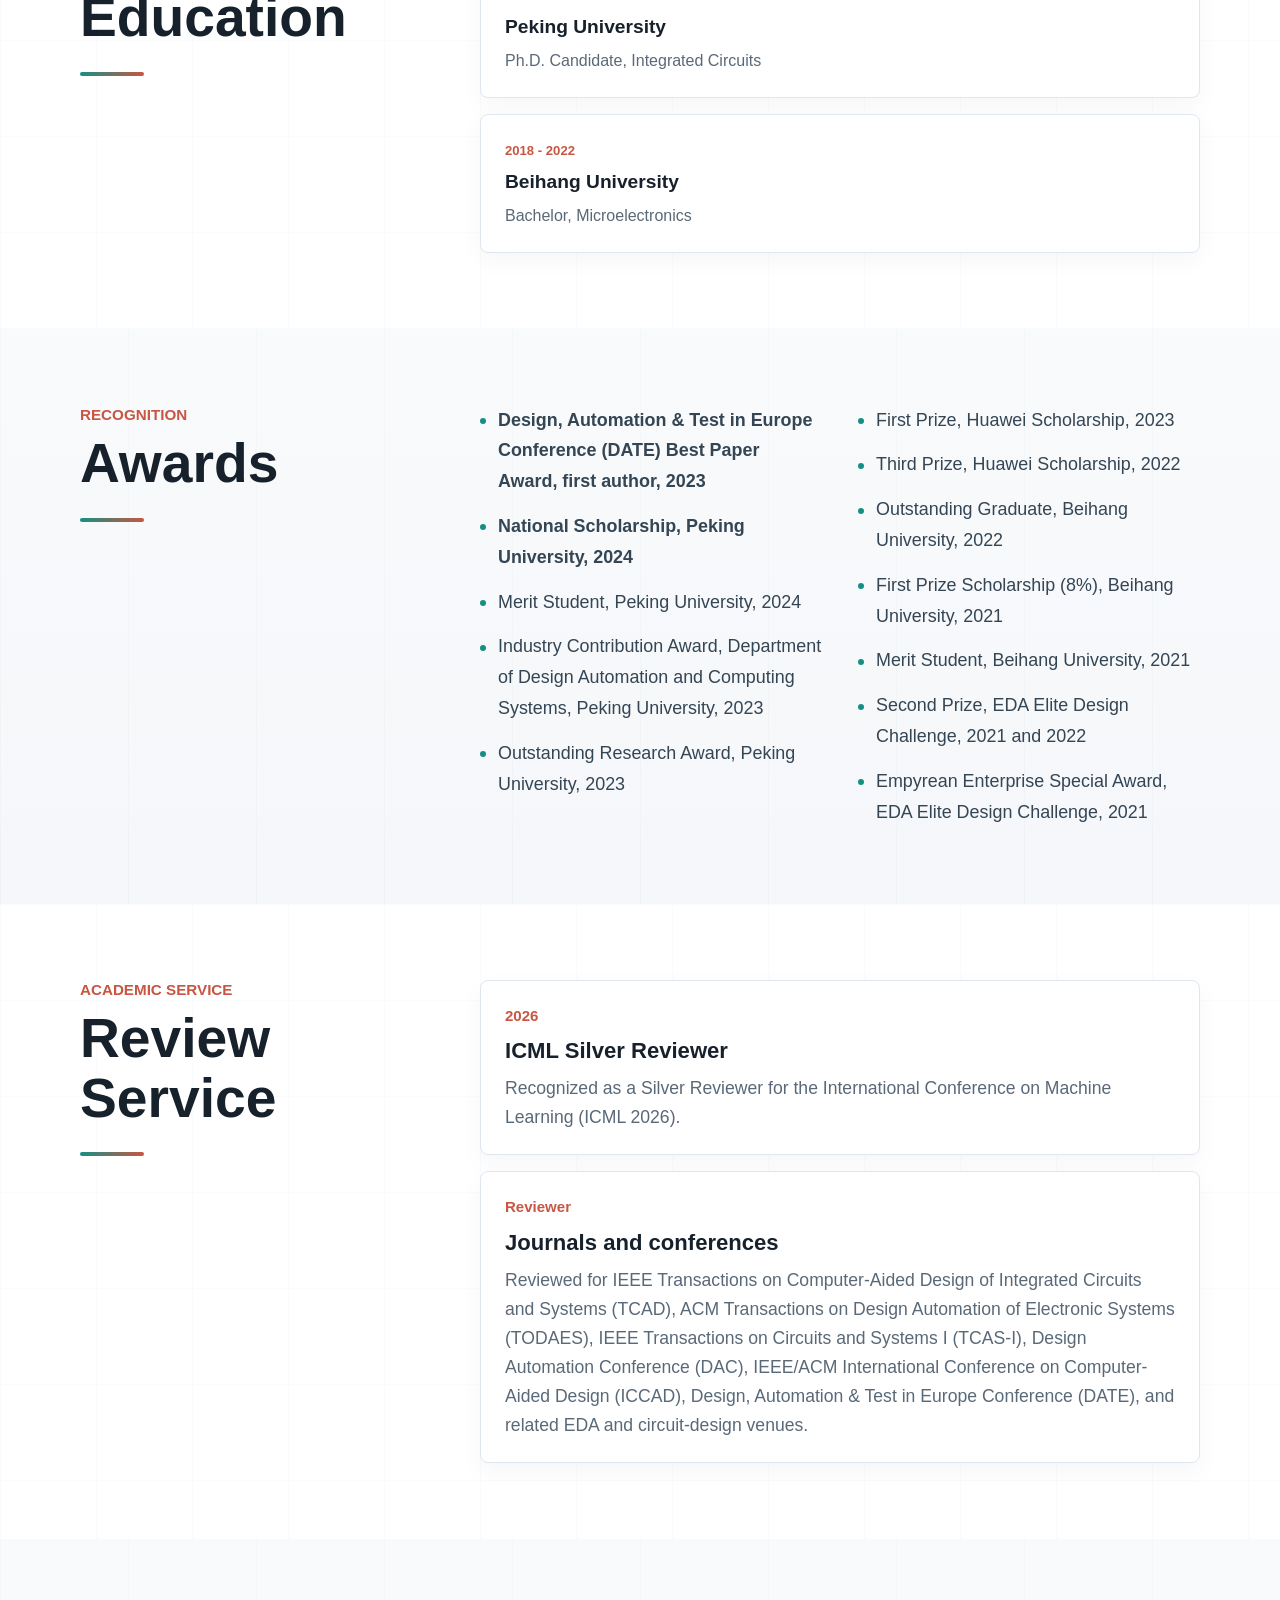
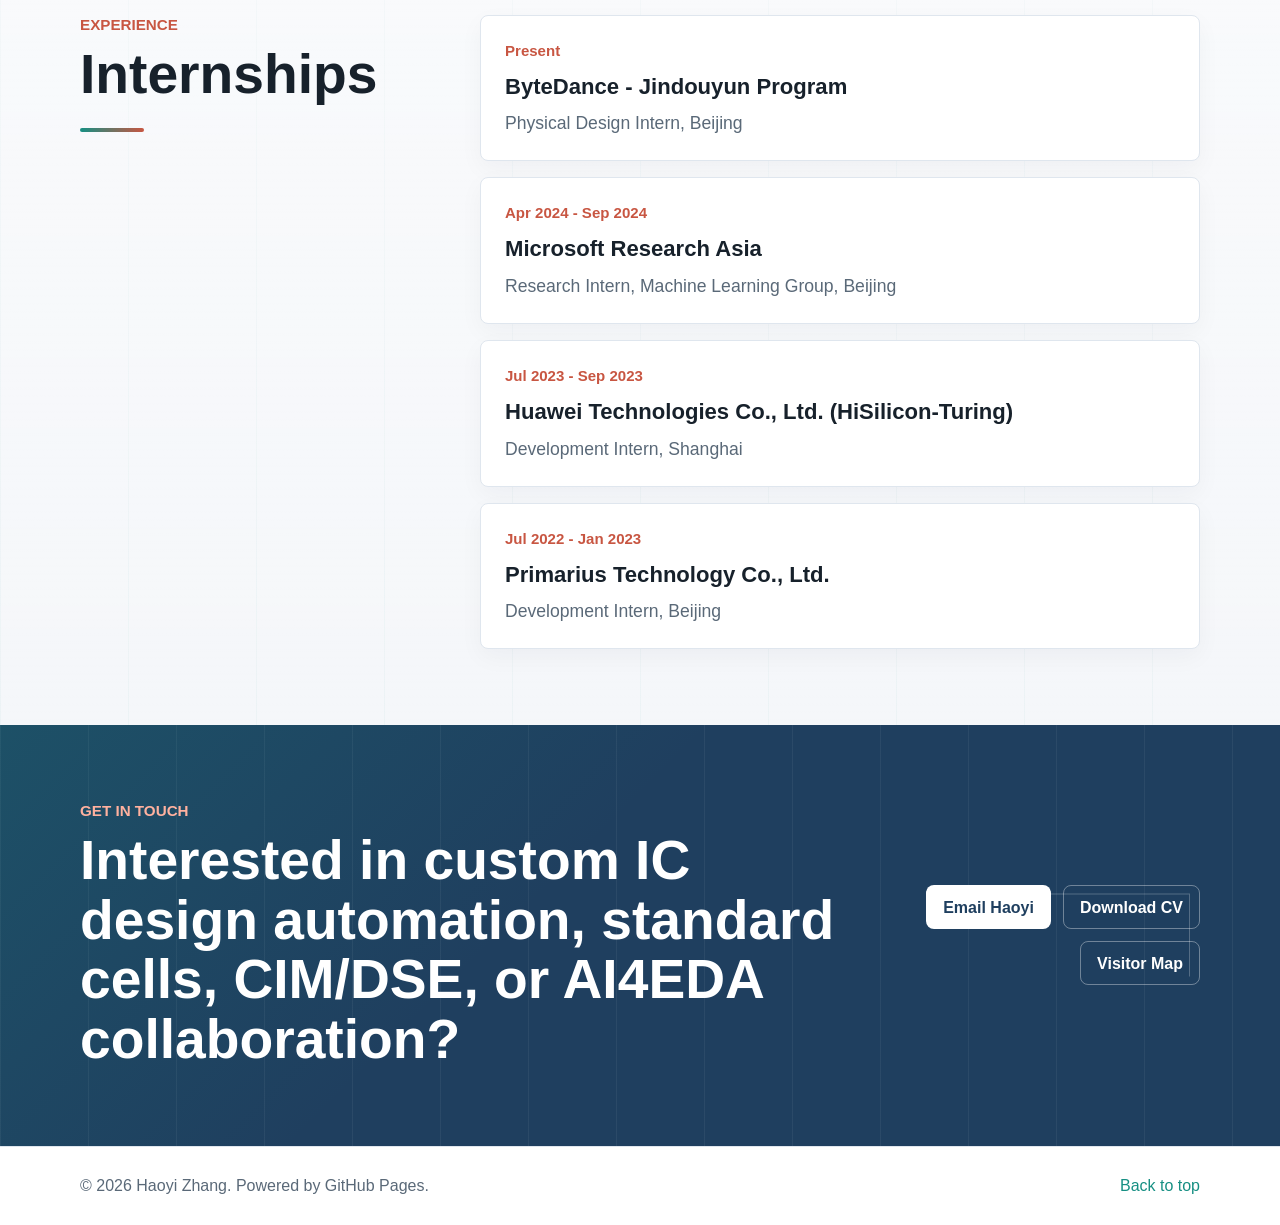
==== commit a301e94d: "Add PANDA code link" ====
--- a/index.html
+++ b/index.html
@@ -175,6 +175,7 @@
                 <span class="publication-title">PANDA: An LLM-Enhanced Performance-Driven Analog Design Framework Bridging Design Intent and Layout Generation.</span>
                 <span class="publication-venue"><strong>Design Automation Conference (DAC)</strong>, Long Beach, USA, 2026, invited paper.</span>
                 <a href="paper/PANDA.pdf" target="_blank" rel="noopener noreferrer">[PDF]</a>
+                <a href="https://github.com/PKU-IDEA/PANDA" target="_blank" rel="noopener noreferrer">[Code]</a>
               </li>
               <li>
                 <span class="publication-authors">Wenbo An, Kairong Guo, <strong>Haoyi Zhang</strong>, Yibo Lin.</span>
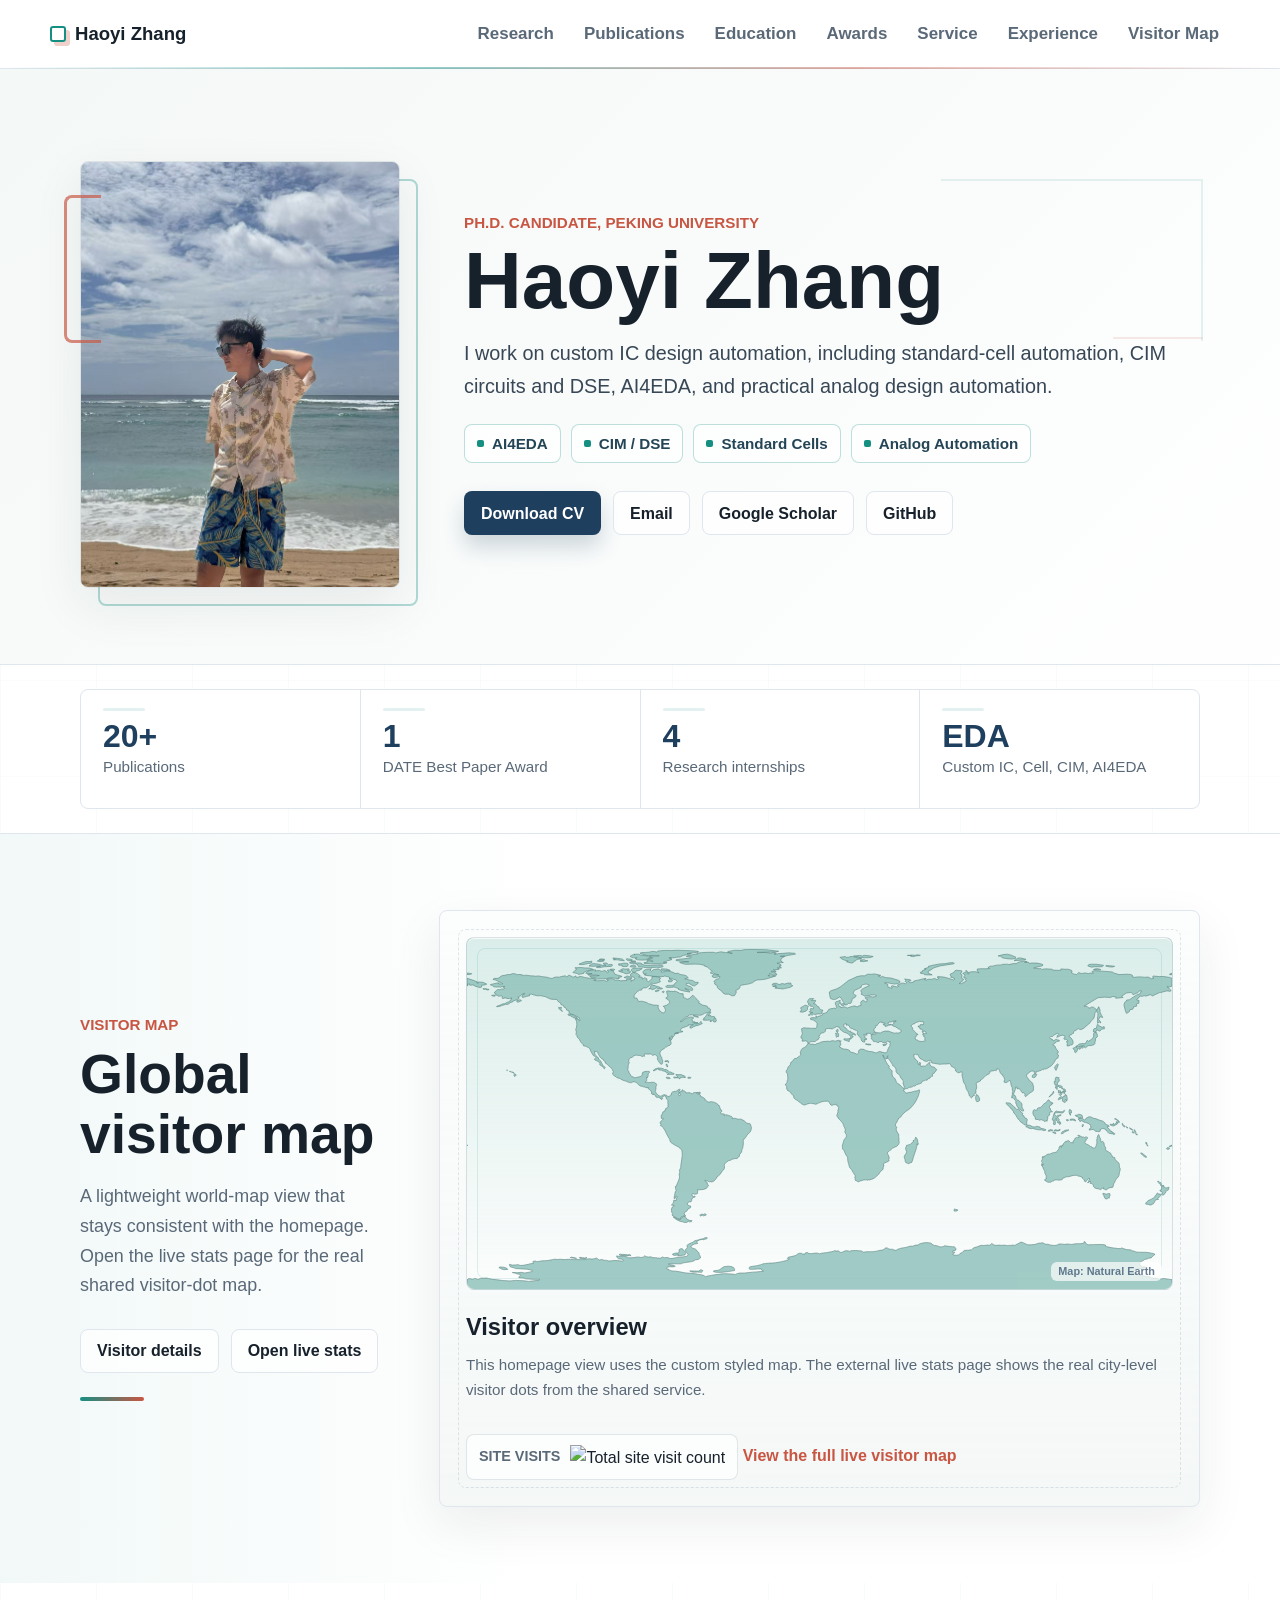
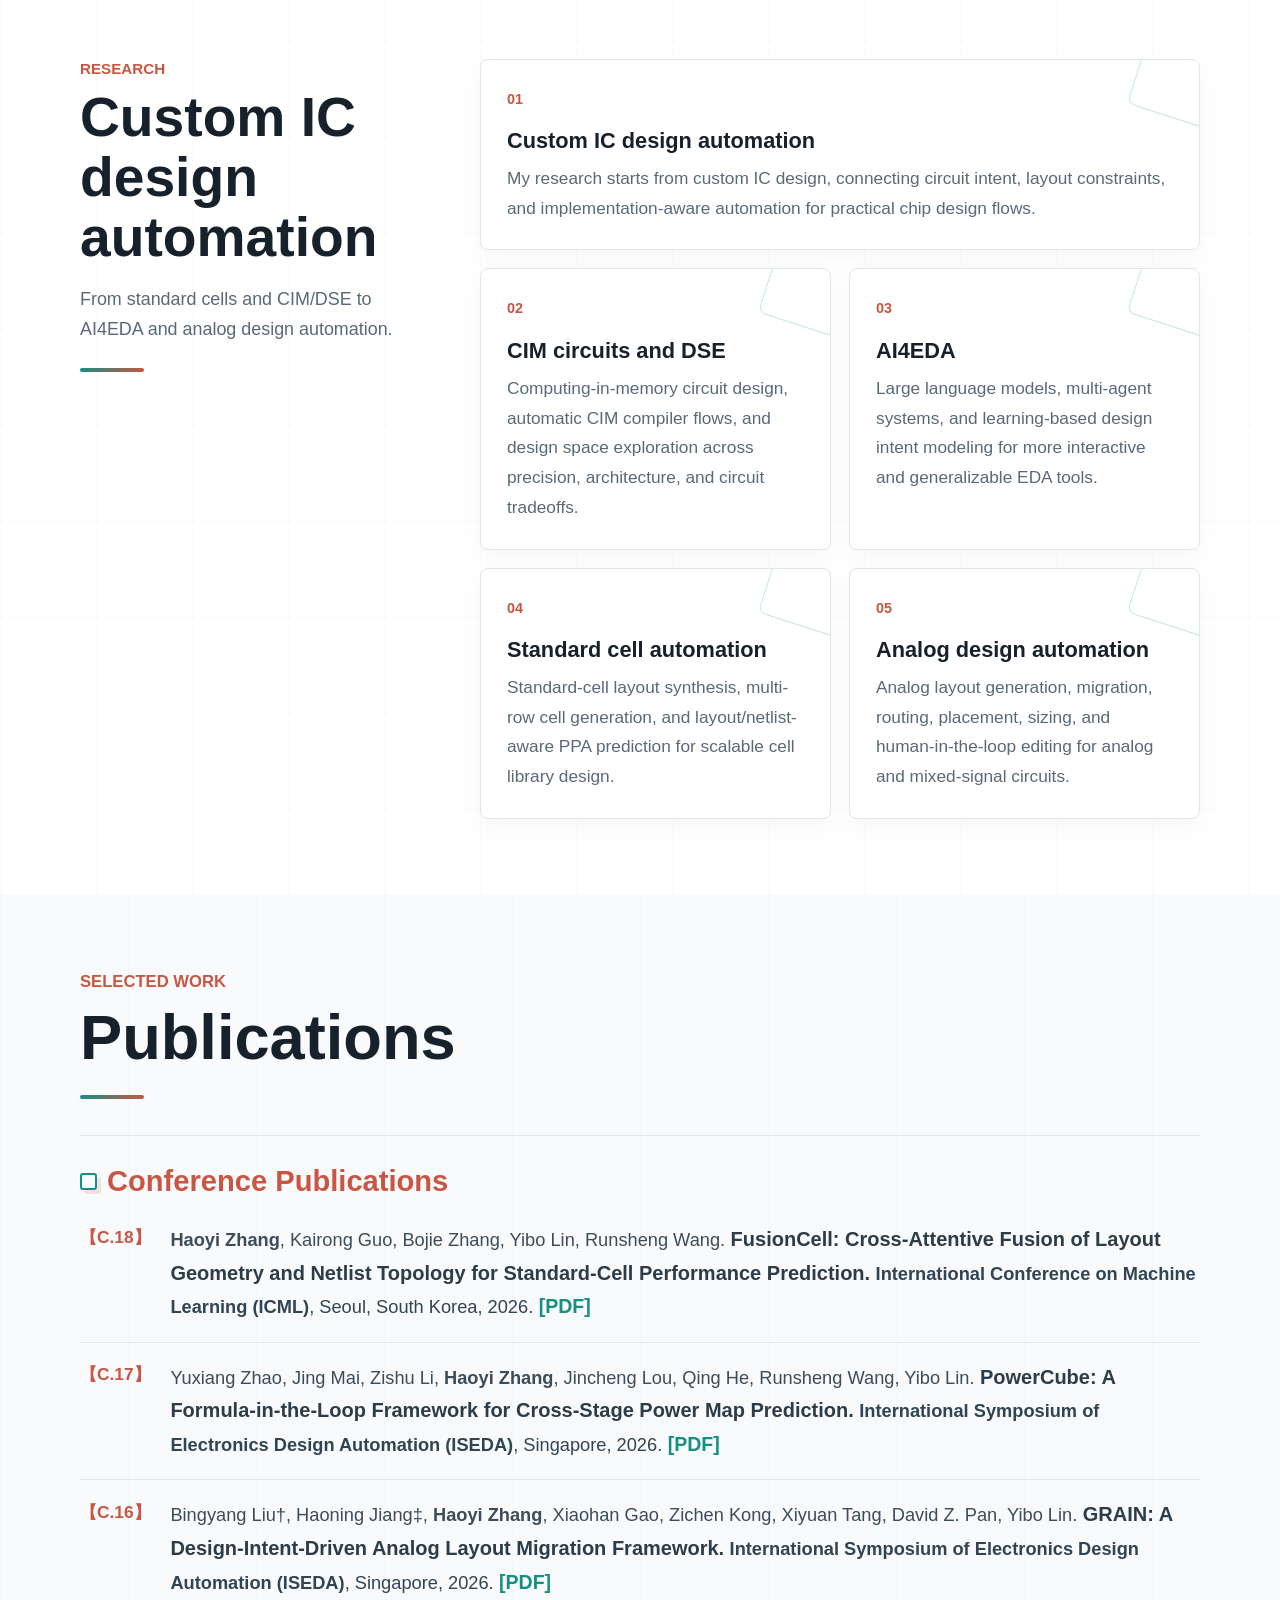
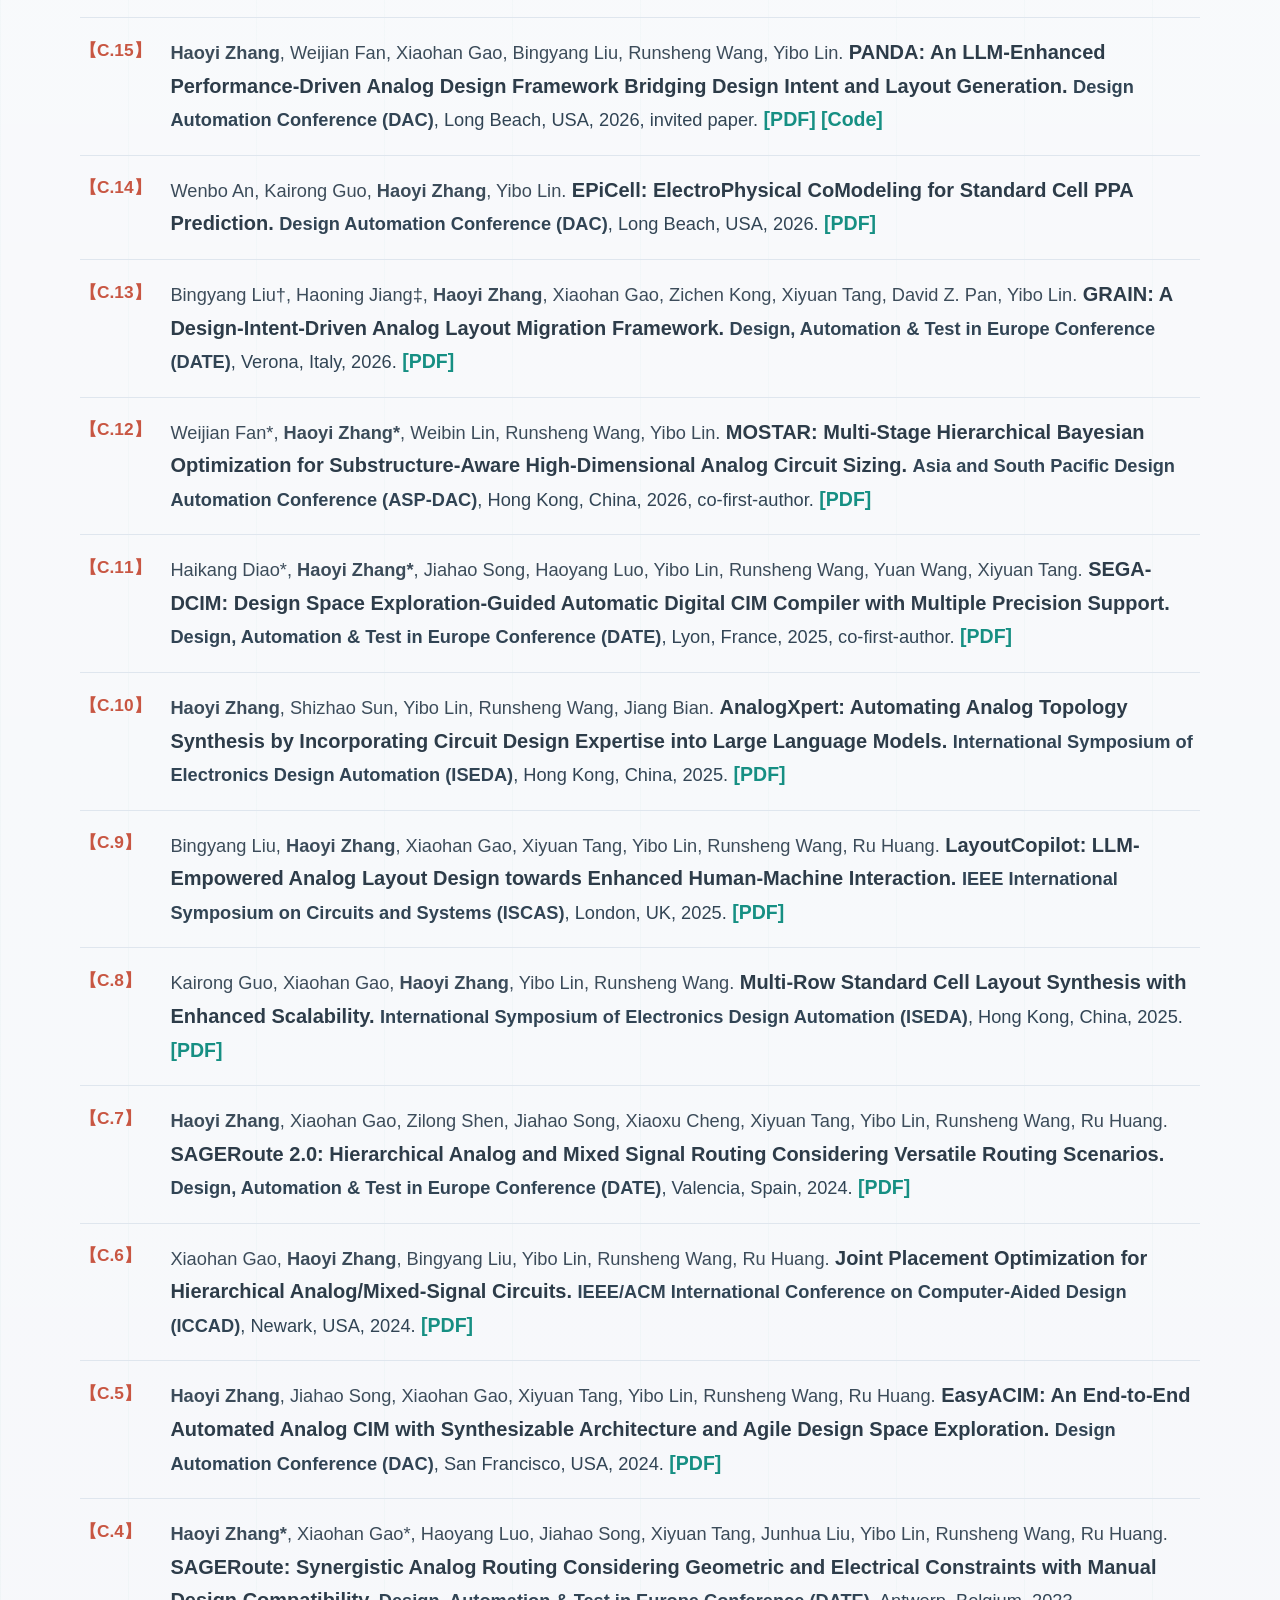
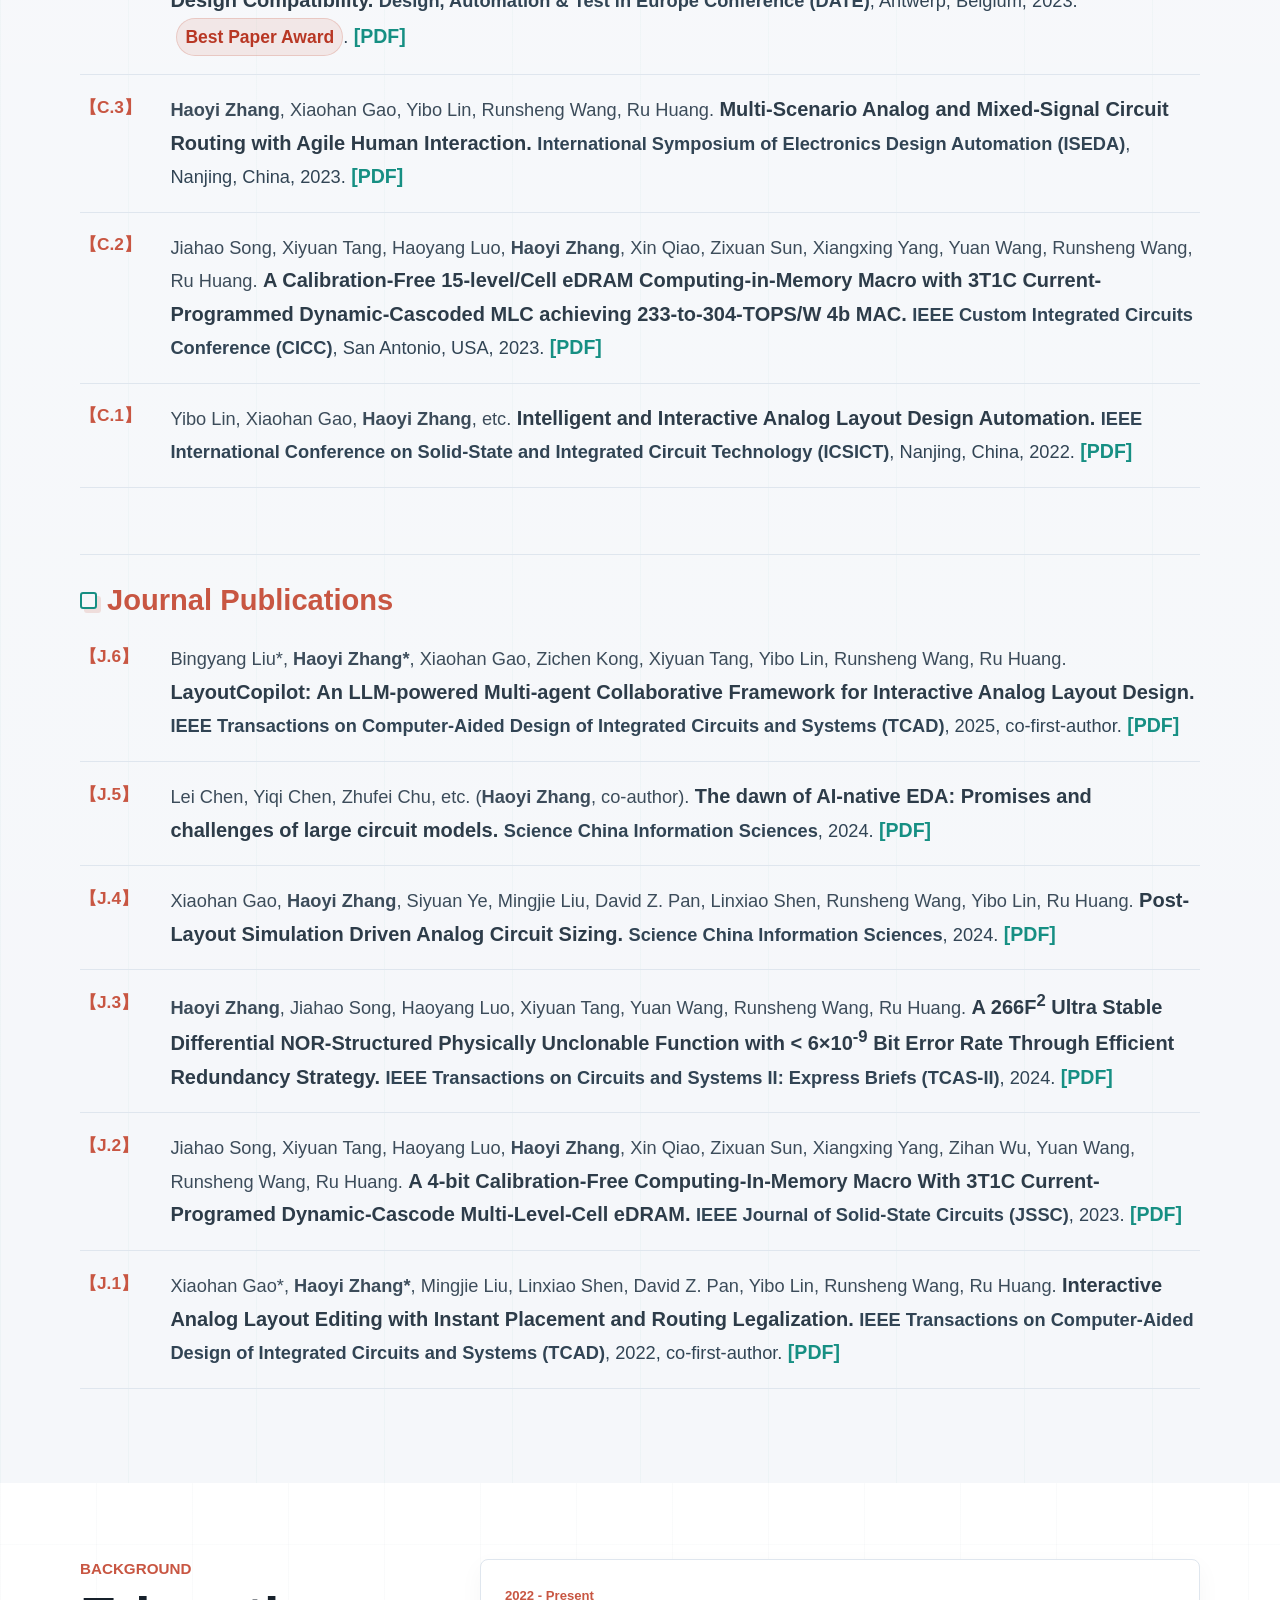
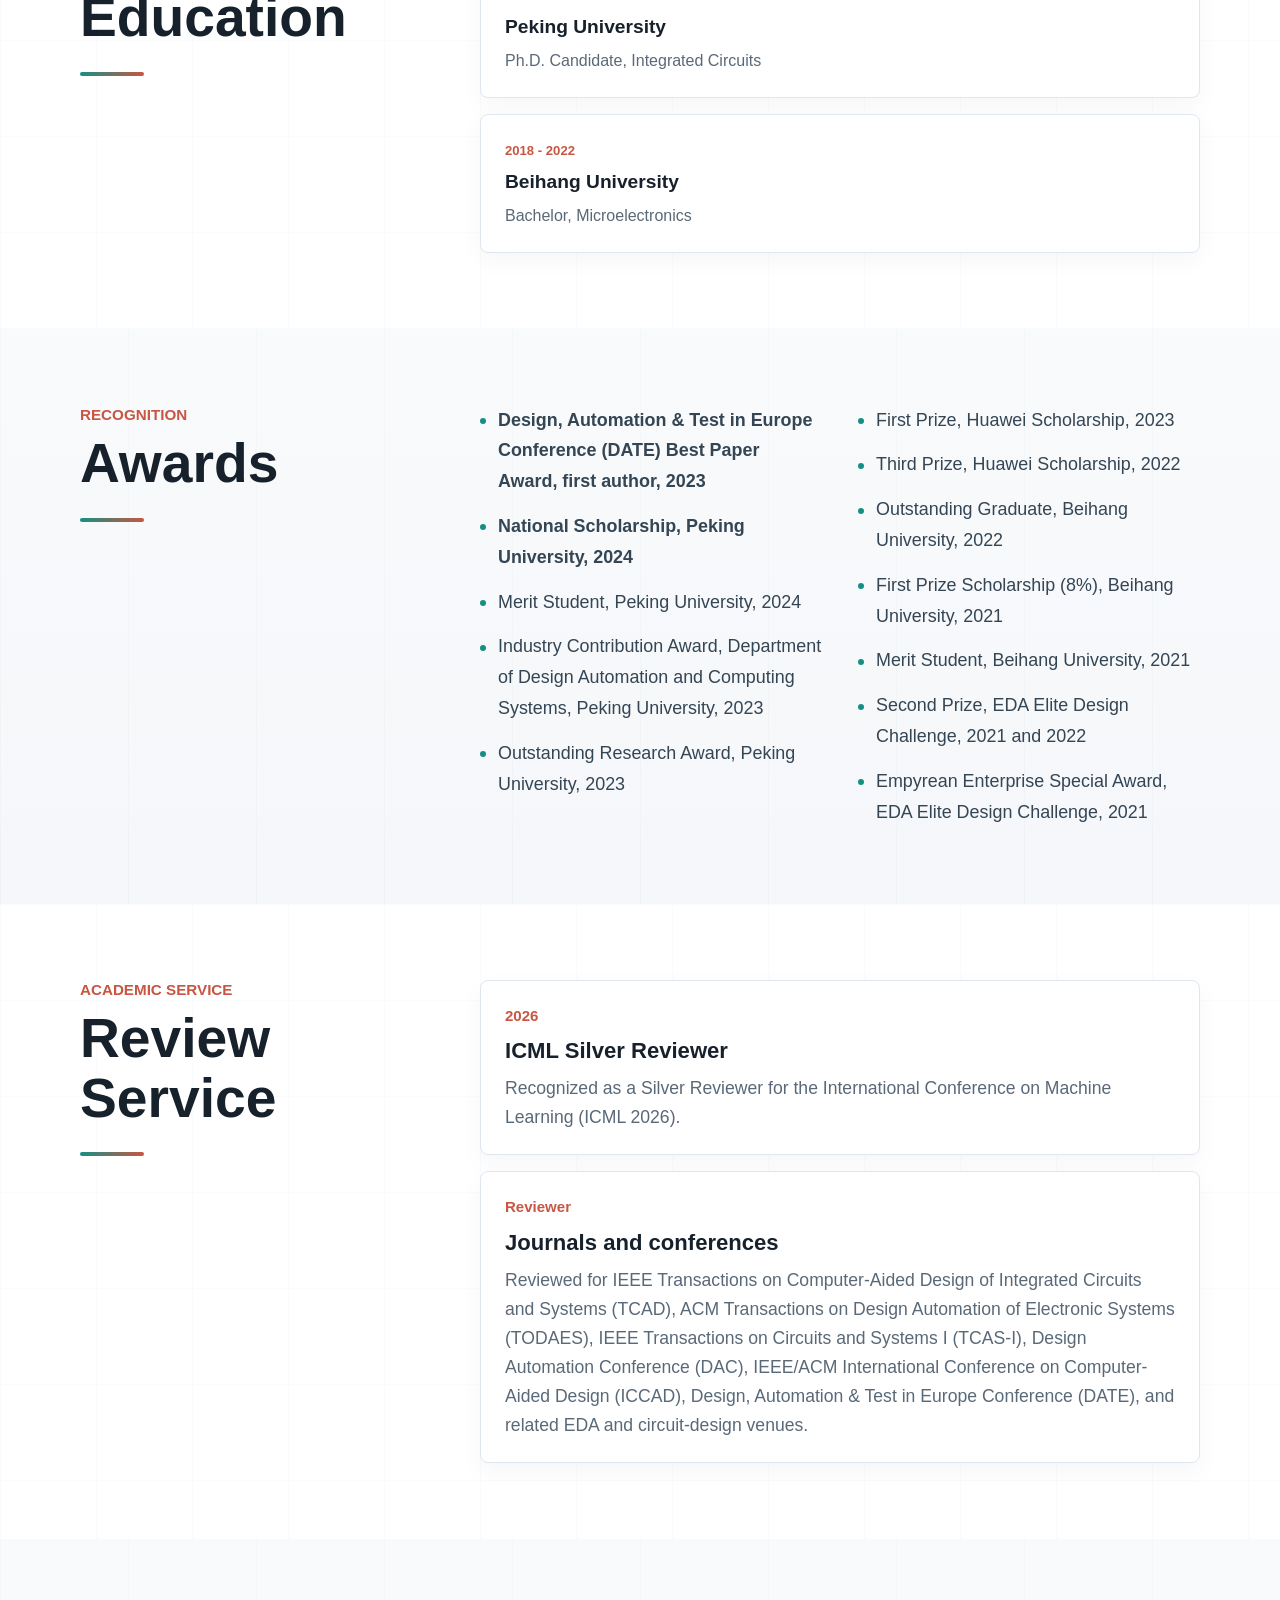
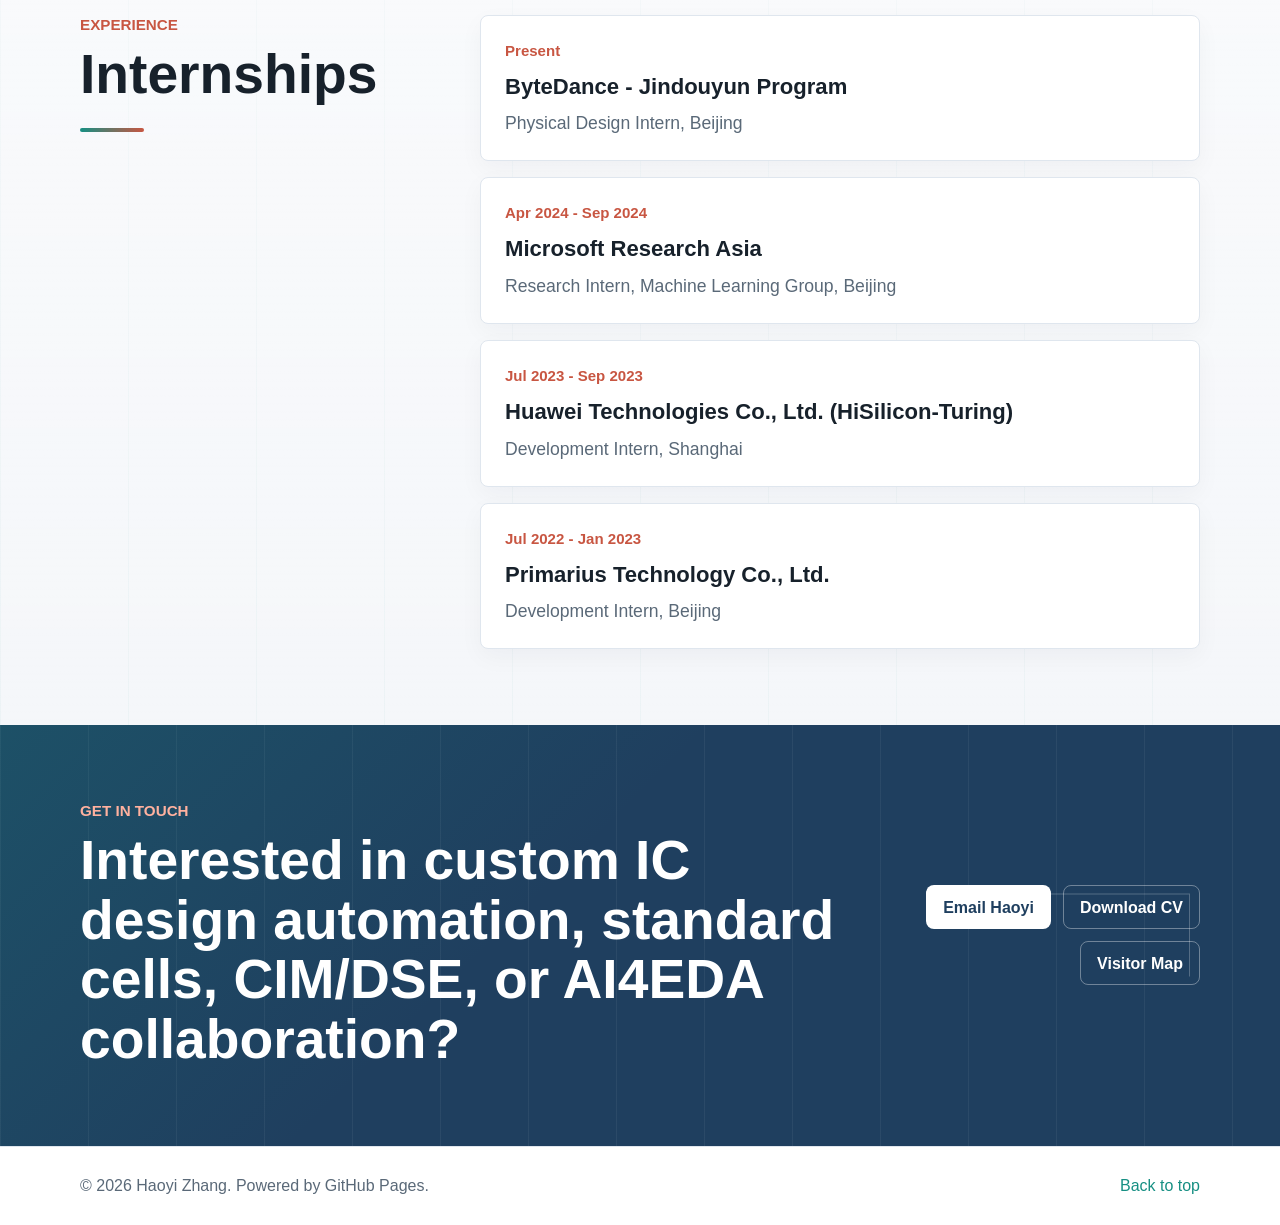
==== commit bbf0ca5e: "Reverse publication numbering" ====
--- a/index.html
+++ b/index.html
@@ -427,5 +427,13 @@
     </div>
   </footer>
 
+  <script>
+    document.querySelectorAll(".publication-list").forEach((list) => {
+      list.style.counterReset = `publication ${list.children.length + 1}`;
+      Array.from(list.children).forEach((item) => {
+        item.style.counterIncrement = "publication -1";
+      });
+    });
+  </script>
 </body>
 </html>
--- a/style.css
+++ b/style.css
@@ -676,7 +676,7 @@
 }
 
 .publication-list {
-  counter-reset: publication;
+  counter-reset: publication 0;
   list-style: none;
   margin: 0;
   padding-left: 0;
@@ -685,7 +685,7 @@
 }
 
 .publication-list li {
-  counter-increment: publication;
+  counter-increment: publication -1;
   position: relative;
   padding: 0 0 18px 5.65rem;
   margin-bottom: 18px;
